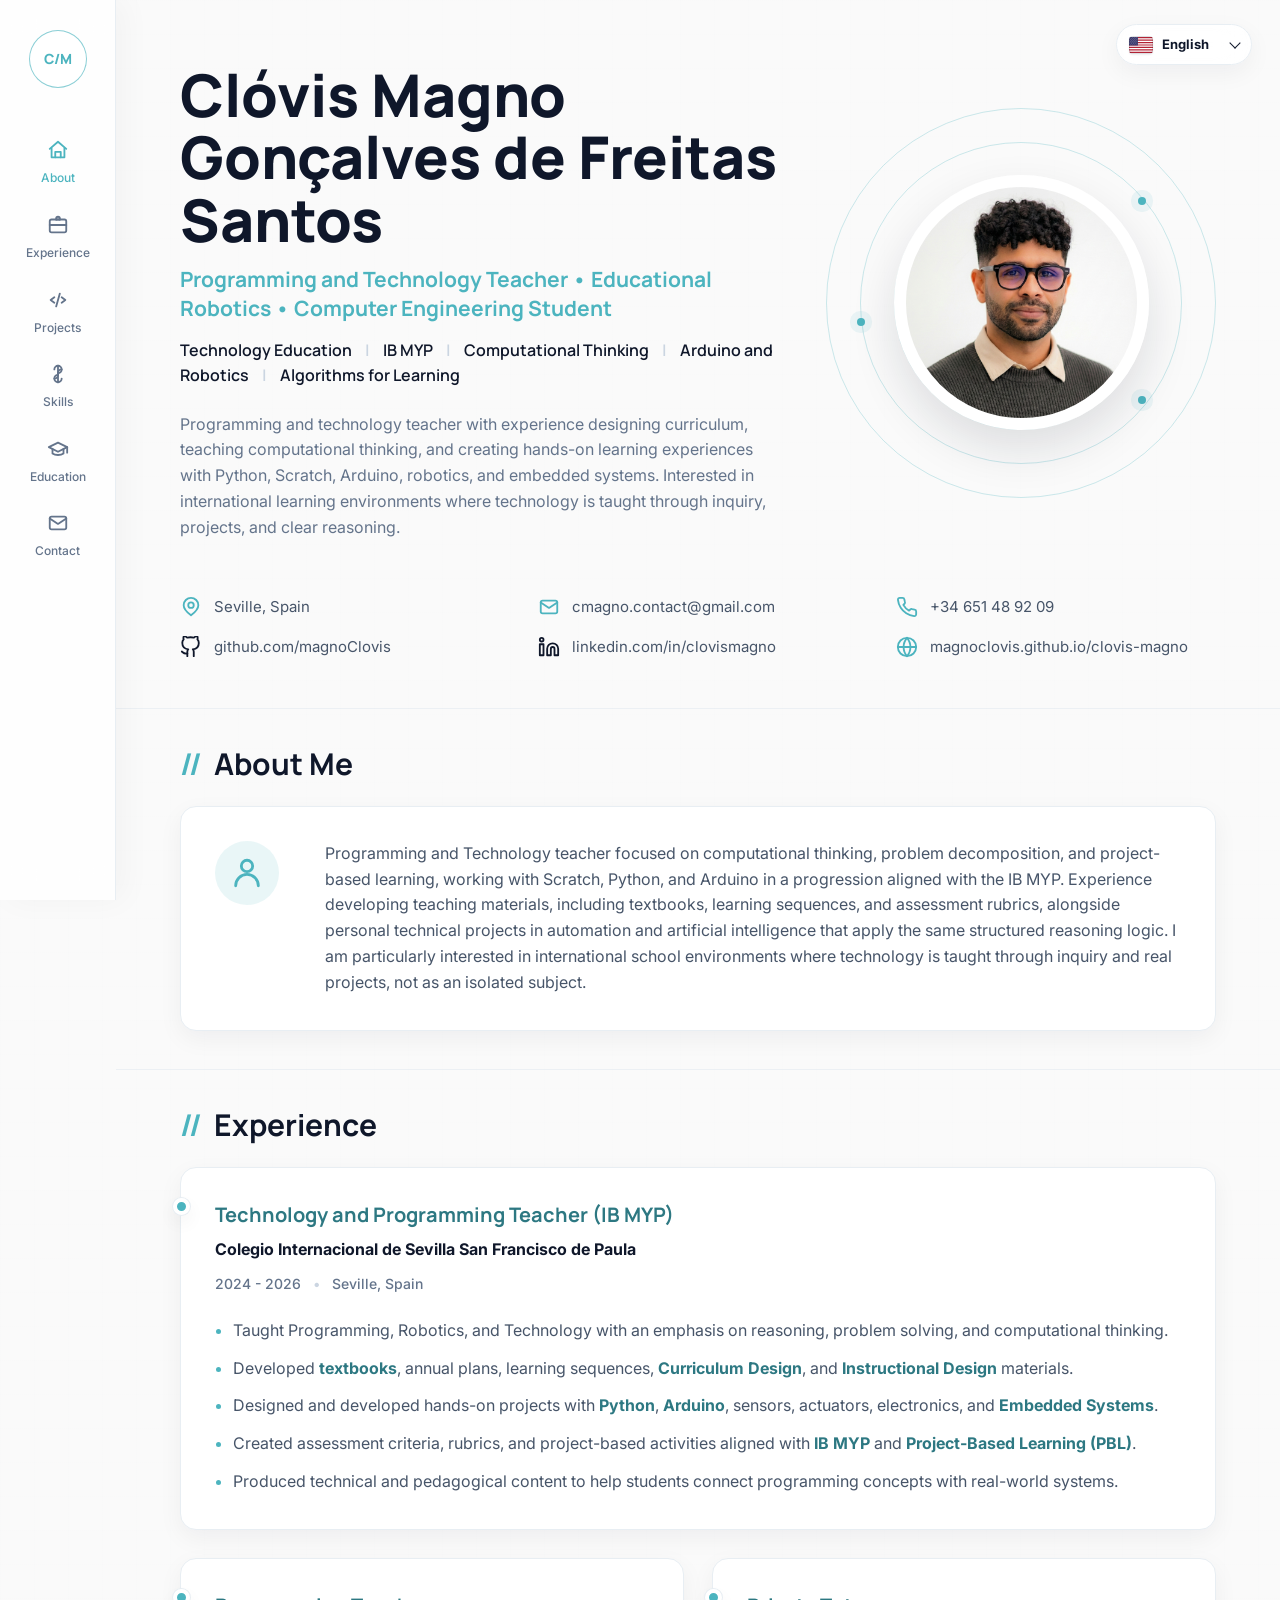
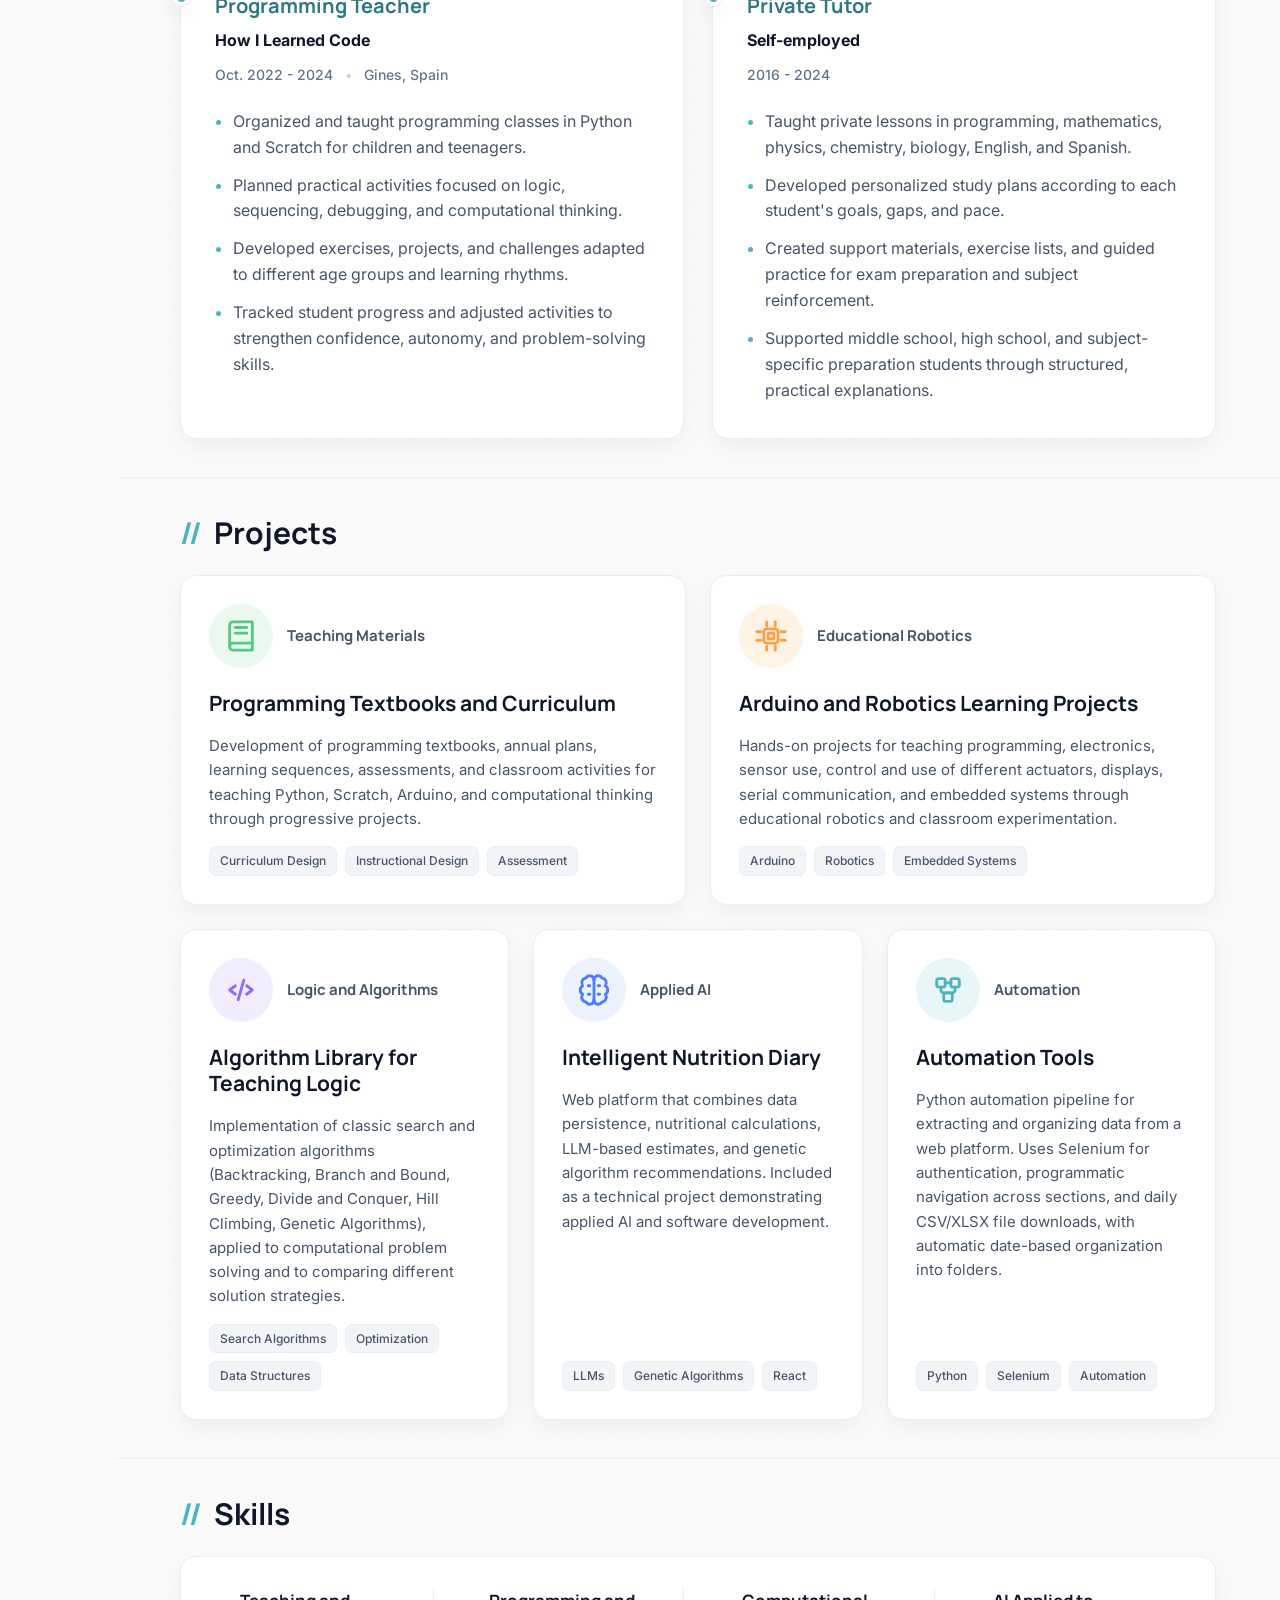
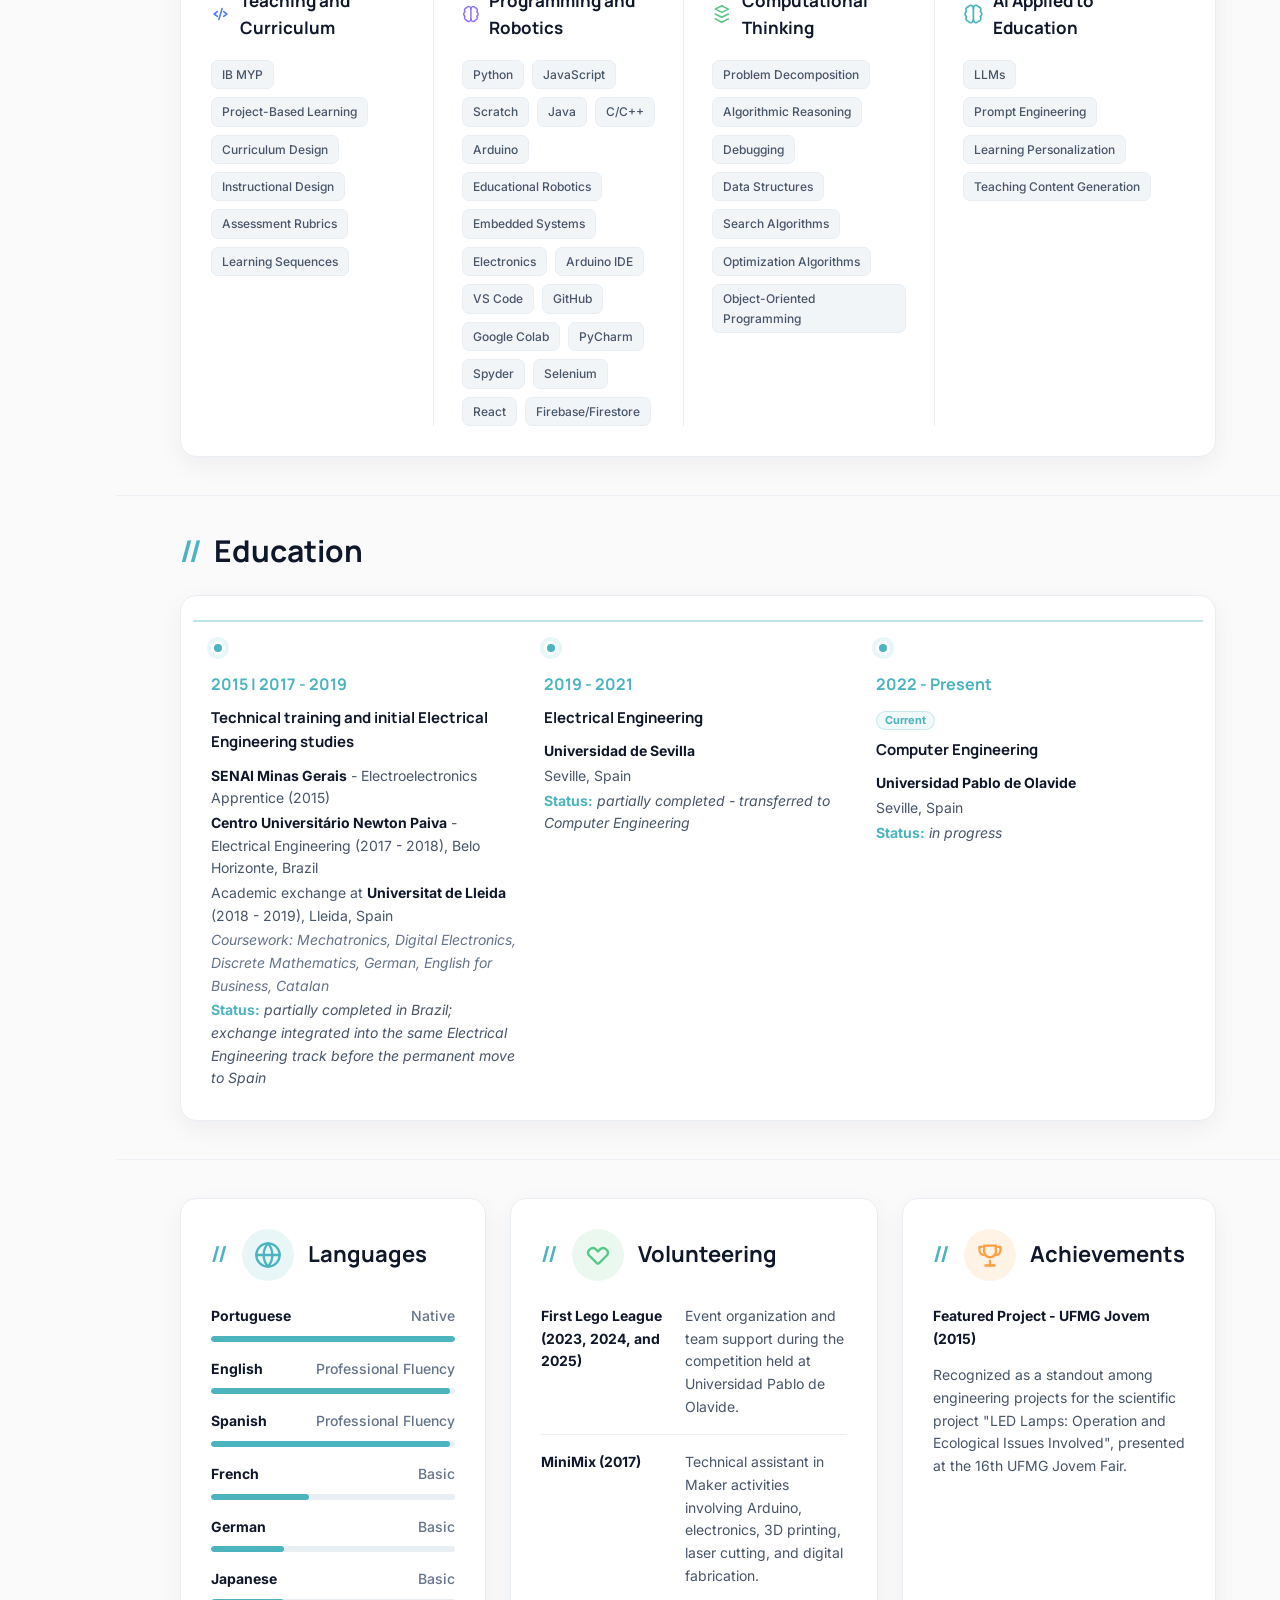
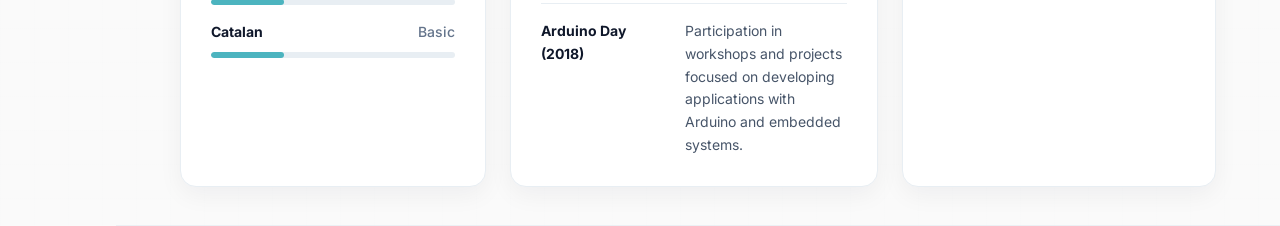
==== index.html @ 30b85089 "Link Update" ====
<!DOCTYPE html>
<html lang="en-US">
<head>
  <meta charset="UTF-8">
  <meta name="viewport" content="width=device-width, initial-scale=1.0">
  <title>Clóvis Magno - Teaching CV (EN)</title>
  <link rel="preconnect" href="https://fonts.googleapis.com">
  <link rel="preconnect" href="https://fonts.gstatic.com" crossorigin>
  <link href="https://fonts.googleapis.com/css2?family=Inter:wght@400;500;600;700&family=Manrope:wght@600;700;800&display=swap" rel="stylesheet">
  <link rel="stylesheet" href="style.css?v=20260703d">
</head>
<body>
  <!-- Sidebar navigation: fixed in-page links for the teacher-focused resume sections. -->
  <aside class="sidebar" aria-label="Resume navigation">
    <a class="brand" href="#inicio" aria-label="Home">C/M</a>

    <nav class="menu">
      <a href="#sobre" class="active">
        <svg class="icon" viewBox="0 0 24 24" aria-hidden="true"><path d="M3 10.8 12 3l9 7.8"/><path d="M5 10v10h14V10"/><path d="M9 20v-6h6v6"/></svg>
        <span>About</span>
      </a>
      <a href="#experiencia">
        <svg class="icon" viewBox="0 0 24 24" aria-hidden="true"><path d="M10 6h4"/><path d="M10 6V5a2 2 0 0 1 2-2 2 2 0 0 1 2 2v1"/><rect x="3" y="6" width="18" height="14" rx="2"/><path d="M3 12h18"/></svg>
        <span>Experience</span>
      </a>
      <a href="#projetos">
        <svg class="icon" viewBox="0 0 24 24" aria-hidden="true"><path d="m8 9-4 3 4 3"/><path d="m16 9 4 3-4 3"/><path d="m14 5-4 14"/></svg>
        <span>Projects</span>
      </a>
      <a href="#habilidades">
        <svg class="icon" viewBox="0 0 24 24" aria-hidden="true"><path d="M12 3v18"/><path d="M8 7a4 4 0 1 1 4 4"/><path d="M16 17a4 4 0 1 1-4-4"/><path d="M16 7a4 4 0 0 0-4 4"/><path d="M8 17a4 4 0 0 0 4-4"/></svg>
        <span>Skills</span>
      </a>
      <a href="#educacao">
        <svg class="icon" viewBox="0 0 24 24" aria-hidden="true"><path d="m22 10-10-5-10 5 10 5 10-5Z"/><path d="M6 12v5c3 2 9 2 12 0v-5"/><path d="M22 10v6"/></svg>
        <span>Education</span>
      </a>
      <a href="#contato">
        <svg class="icon" viewBox="0 0 24 24" aria-hidden="true"><rect x="3" y="5" width="18" height="14" rx="2"/><path d="m3 7 9 6 9-6"/></svg>
        <span>Contact</span>
      </a>
    </nav>
  </aside>
  <!-- End sidebar navigation. -->

  <!-- Language selector: links between localized teacher resume versions. -->
  <div class="language-switcher" aria-label="Language selector">
    <details>
      <summary><span class="language-current"><span class="flag flag-us" aria-hidden="true"></span><span>English</span></span></summary>
      <div class="language-options">
        <a href="index.html" aria-current="page"><span class="flag flag-us" aria-hidden="true"></span><span>English</span></a>
        <a href="es.html"><span class="flag flag-es" aria-hidden="true"></span><span>Español</span></a>
        <a href="pt.html"><span class="flag flag-br" aria-hidden="true"></span><span>Português</span></a>
      </div>
    </details>
  </div>
  <!-- End language selector. -->

  <!-- Main content: printable teacher-focused resume body. -->
  <main class="page">
    <!-- Hero section: teaching identity, profile headline, portrait, and contact channels. -->
    <section class="hero section" id="inicio">
      <div class="hero-content">
        <h1>Clóvis Magno Gonçalves de Freitas Santos</h1>
        <h2>Programming and Technology Teacher • Educational Robotics • Computer Engineering Student</h2>
        <p class="headline">Technology Education <span>|</span> IB MYP <span>|</span> Computational Thinking <span>|</span> Arduino and Robotics <span>|</span> Algorithms for Learning</p>
        <p class="intro">
          Programming and technology teacher with experience designing curriculum, teaching
          computational thinking, and creating hands-on learning experiences with Python,
          Scratch, Arduino, robotics, and embedded systems. Interested in international
          learning environments where technology is taught through inquiry, projects, and clear reasoning.
        </p>

      </div>

      <div class="portrait-wrap" aria-label="Profile photo">
        <div class="orbit orbit-one"></div>
        <div class="orbit orbit-two"></div>
        <div class="orbit orbit-three"></div>
        <div class="dot dot-a"></div>
        <div class="dot dot-b"></div>
        <div class="dot dot-c"></div>
        <div class="portrait" role="img" aria-label="Photo of Clovis Magno"></div>
      </div>

      <ul class="contact-grid" id="contato" aria-label="Contact information">
        <li>
          <svg class="contact-icon" viewBox="0 0 24 24" aria-hidden="true"><path d="M20 10c0 5-8 11-8 11S4 15 4 10a8 8 0 1 1 16 0Z"/><circle cx="12" cy="10" r="3"/></svg>
          <span>Seville, Spain</span>
        </li>
        <li>
          <svg class="contact-icon" viewBox="0 0 24 24" aria-hidden="true"><rect x="3" y="5" width="18" height="14" rx="2"/><path d="m3 7 9 6 9-6"/></svg>
          <a href="mailto:cmagno.contact@gmail.com">cmagno.contact@gmail.com</a>
        </li>
        <li>
          <svg class="contact-icon" viewBox="0 0 24 24" aria-hidden="true"><path d="M22 16.92v3a2 2 0 0 1-2.18 2 19.8 19.8 0 0 1-8.63-3.07 19.5 19.5 0 0 1-6-6A19.8 19.8 0 0 1 2.12 4.2 2 2 0 0 1 4.11 2h3a2 2 0 0 1 2 1.72c.12.9.33 1.77.62 2.61a2 2 0 0 1-.45 2.11L8 9.72a16 16 0 0 0 6.28 6.28l1.28-1.28a2 2 0 0 1 2.11-.45c.84.29 1.71.5 2.61.62A2 2 0 0 1 22 16.92Z"/></svg>
          <a href="tel:+34651489209">+34 651 48 92 09</a>
        </li>
        <li>
          <svg class="contact-icon brand-icon" viewBox="0 0 24 24" aria-hidden="true"><path d="M15 22v-4a4.8 4.8 0 0 0-1-3.5c3.2-.4 6.5-1.6 6.5-7A5.4 5.4 0 0 0 19 3.8 5 5 0 0 0 18.9.3S17.7-.1 15 1.8a13.4 13.4 0 0 0-7 0C5.3-.1 4.1.3 4.1.3A5 5 0 0 0 4 3.8 5.4 5.4 0 0 0 2.5 7.5c0 5.4 3.3 6.6 6.5 7A4.8 4.8 0 0 0 8 18v4"/><path d="M8 19c-3 .9-4.5-.8-6-2"/></svg>
          <a href="https://github.com/magnoClovis" target="_blank" rel="noopener">github.com/magnoClovis</a>
        </li>
        <li>
          <svg class="contact-icon brand-icon" viewBox="0 0 24 24" aria-hidden="true"><path d="M16 8a6 6 0 0 1 6 6v7h-4v-7a2 2 0 0 0-4 0v7h-4v-7a6 6 0 0 1 6-6Z"/><path d="M2 9h4v12H2z"/><circle cx="4" cy="4" r="2"/></svg>
          <a href="https://www.linkedin.com/in/clovismagno/" target="_blank" rel="noopener">linkedin.com/in/clovismagno</a>
        </li>
        <li>
          <svg class="contact-icon" viewBox="0 0 24 24" aria-hidden="true"><circle cx="12" cy="12" r="10"/><path d="M2 12h20"/><path d="M12 2a15.3 15.3 0 0 1 0 20"/><path d="M12 2a15.3 15.3 0 0 0 0 20"/></svg>
          <a href="https://magnoclovis.github.io/clovis-magno" target="_blank" rel="noopener">magnoclovis.github.io/clovis-magno</a>
        </li>
      </ul>
    </section>
    <!-- End hero section. -->

    <!-- About section: teaching philosophy and international education focus. -->
    <section class="section about" id="sobre">
      <div class="section-title">
        <h2>About Me</h2>
      </div>
      <div class="card about-layout">
        <div class="section-visual visual-teal">
          <svg viewBox="0 0 24 24" aria-hidden="true"><path d="M20 21a8 8 0 0 0-16 0"/><circle cx="12" cy="7" r="4"/></svg>
        </div>
        <div class="about-copy">
          <p>
            Programming and Technology teacher focused on computational thinking, problem decomposition,
            and project-based learning, working with Scratch, Python, and Arduino in a progression aligned
            with the IB MYP. Experience developing teaching materials, including textbooks, learning
            sequences, and assessment rubrics, alongside personal technical projects in automation and
            artificial intelligence that apply the same structured reasoning logic. I am particularly
            interested in international school environments where technology is taught through inquiry
            and real projects, not as an isolated subject.
          </p>
        </div>
      </div>
    </section>
    <!-- End about section. -->

    <!-- Experience section: classroom, curriculum, and tutoring history. -->
    <section class="section" id="experiencia">
      <div class="section-heading">
        <div class="section-title">
          <h2>Experience</h2>
        </div>
      </div>

      <div class="experience-grid">
        <article class="card job-card">
          <span class="job-dot"></span>
          <h3>Technology and Programming Teacher (IB MYP)</h3>
          <p class="company">Colegio Internacional de Sevilla San Francisco de Paula</p>
          <p class="meta">2024 - 2026 <span>•</span> Seville, Spain</p>
          <ul>
            <li>Taught Programming, Robotics, and Technology with an emphasis on reasoning, problem solving, and computational thinking.</li>
            <li>Developed <strong>textbooks</strong>, annual plans, learning sequences, <strong>Curriculum Design</strong>, and <strong>Instructional Design</strong> materials.</li>
            <li>Designed and developed hands-on projects with <strong>Python</strong>, <strong>Arduino</strong>, sensors, actuators, electronics, and <strong>Embedded Systems</strong>.</li>
            <li>Created assessment criteria, rubrics, and project-based activities aligned with <strong>IB MYP</strong> and <strong>Project-Based Learning (PBL)</strong>.</li>
            <li>Produced technical and pedagogical content to help students connect programming concepts with real-world systems.</li>
          </ul>
        </article>

        <article class="card job-card">
          <span class="job-dot"></span>
          <h3>Programming Teacher</h3>
          <p class="company">How I Learned Code</p>
          <p class="meta">Oct. 2022 - 2024 <span>•</span> Gines, Spain</p>
          <ul>
            <li>Organized and taught programming classes in Python and Scratch for children and teenagers.</li>
            <li>Planned practical activities focused on logic, sequencing, debugging, and computational thinking.</li>
            <li>Developed exercises, projects, and challenges adapted to different age groups and learning rhythms.</li>
            <li>Tracked student progress and adjusted activities to strengthen confidence, autonomy, and problem-solving skills.</li>
          </ul>
        </article>

        <article class="card job-card">
          <span class="job-dot"></span>
          <h3>Private Tutor</h3>
          <p class="company">Self-employed</p>
          <p class="meta">2016 - 2024</p>
          <ul>
            <li>Taught private lessons in programming, mathematics, physics, chemistry, biology, English, and Spanish.</li>
            <li>Developed personalized study plans according to each student's goals, gaps, and pace.</li>
            <li>Created support materials, exercise lists, and guided practice for exam preparation and subject reinforcement.</li>
            <li>Supported middle school, high school, and subject-specific preparation students through structured, practical explanations.</li>
          </ul>
        </article>
      </div>
    </section>
    <!-- End experience section. -->

    <!-- Projects section: teaching materials, robotics, algorithms, and supporting technical projects. -->
    <section class="section" id="projetos">
      <div class="section-heading">
        <div class="section-title">
          <h2>Projects</h2>
        </div>
      </div>

      <div class="project-grid">
        <article class="card project-card project-green">
          <div class="project-header">
            <div class="section-visual">
              <svg viewBox="0 0 24 24" aria-hidden="true"><path d="M4 19.5A2.5 2.5 0 0 1 6.5 17H20"/><path d="M4 4.5A2.5 2.5 0 0 1 6.5 2H20v20H6.5A2.5 2.5 0 0 1 4 19.5v-15Z"/><path d="M8 6h8"/><path d="M8 10h8"/></svg>
            </div>
            <p class="project-kicker">Teaching Materials</p>
          </div>
          <h3>Programming Textbooks and Curriculum</h3>
          <p>Development of programming textbooks, annual plans, learning sequences, assessments, and classroom activities for teaching Python, Scratch, Arduino, and computational thinking through progressive projects.</p>
          <div class="tags">
            <span>Curriculum Design</span><span>Instructional Design</span><span>Assessment</span>
          </div>
        </article>

        <article class="card project-card project-orange">
          <div class="project-header">
            <div class="section-visual">
              <svg viewBox="0 0 24 24" aria-hidden="true"><rect x="7" y="7" width="10" height="10" rx="2"/><path d="M10 10h4v4h-4z"/><path d="M9 2v3"/><path d="M15 2v3"/><path d="M9 19v3"/><path d="M15 19v3"/><path d="M2 9h3"/><path d="M2 15h3"/><path d="M19 9h3"/><path d="M19 15h3"/></svg>
            </div>
            <p class="project-kicker">Educational Robotics</p>
          </div>
          <h3>Arduino and Robotics Learning Projects</h3>
          <p>Hands-on projects for teaching programming, electronics, sensor use, control and use of different actuators, displays, serial communication, and embedded systems through educational robotics and classroom experimentation.</p>
          <div class="tags">
            <span>Arduino</span><span>Robotics</span><span>Embedded Systems</span>
          </div>
        </article>

        <article class="card project-card project-purple">
          <div class="project-header">
            <div class="section-visual">
              <svg viewBox="0 0 24 24" aria-hidden="true"><path d="m8 9-4 3 4 3"/><path d="m16 9 4 3-4 3"/><path d="m14 5-4 14"/></svg>
            </div>
            <p class="project-kicker">Logic and Algorithms</p>
          </div>
          <h3>Algorithm Library for Teaching Logic</h3>
          <p>Implementation of classic search and optimization algorithms (Backtracking, Branch and Bound, Greedy, Divide and Conquer, Hill Climbing, Genetic Algorithms), applied to computational problem solving and to comparing different solution strategies.</p>
          <div class="tags">
            <span>Search Algorithms</span><span>Optimization</span><span>Data Structures</span>
          </div>
        </article>

        <article class="card project-card project-blue">
          <div class="project-header">
            <div class="section-visual">
              <svg viewBox="0 0 24 24" aria-hidden="true"><path d="M12 5a3 3 0 0 0-5.6-1.5A3.5 3.5 0 0 0 4 9a3.5 3.5 0 0 0 0 6 3.5 3.5 0 0 0 2.4 5.5A3 3 0 0 0 12 19"/><path d="M12 5a3 3 0 0 1 5.6-1.5A3.5 3.5 0 0 1 20 9a3.5 3.5 0 0 1 0 6 3.5 3.5 0 0 1-2.4 5.5A3 3 0 0 1 12 19"/><path d="M12 5v14"/><path d="M8 9h1"/><path d="M15 9h1"/><path d="M8 15h1"/><path d="M15 15h1"/></svg>
            </div>
            <p class="project-kicker">Applied AI</p>
          </div>
          <h3>Intelligent Nutrition Diary</h3>
          <p>Web platform that combines data persistence, nutritional calculations, LLM-based estimates, and genetic algorithm recommendations. Included as a technical project demonstrating applied AI and software development.</p>
          <div class="tags">
            <span>LLMs</span><span>Genetic Algorithms</span><span>React</span>
          </div>
        </article>

        <article class="card project-card project-teal">
          <div class="project-header">
            <div class="section-visual">
              <svg viewBox="0 0 24 24" aria-hidden="true"><rect x="4" y="4" width="6" height="6" rx="1.5"/><rect x="14" y="4" width="6" height="6" rx="1.5"/><rect x="9" y="14" width="6" height="6" rx="1.5"/><path d="M10 7h4"/><path d="M17 10v2a2 2 0 0 1-2 2h-3"/><path d="M7 10v2a2 2 0 0 0 2 2h3"/></svg>
            </div>
            <p class="project-kicker">Automation</p>
          </div>
          <h3>Automation Tools</h3>
          <p>Python automation pipeline for extracting and organizing data from a web platform. Uses Selenium for authentication, programmatic navigation across sections, and daily CSV/XLSX file downloads, with automatic date-based organization into folders.</p>
          <div class="tags">
            <span>Python</span><span>Selenium</span><span>Automation</span>
          </div>
        </article>
      </div>
    </section>
    <!-- End projects section. -->

    <!-- Skills section: teaching, robotics, computational thinking, and AI in education. -->
    <section class="section skills" id="habilidades">
      <div class="section-title">
        <h2>Skills</h2>
      </div>

      <div class="card skills-grid">
        <div class="skill-block skill-blue">
          <h3><svg viewBox="0 0 24 24" aria-hidden="true"><path d="m8 9-4 3 4 3"/><path d="m16 9 4 3-4 3"/><path d="m14 5-4 14"/></svg>Teaching and Curriculum</h3>
          <div class="tags">
            <span>IB MYP</span><span>Project-Based Learning</span><span>Curriculum Design</span><span>Instructional Design</span><span>Assessment Rubrics</span><span>Learning Sequences</span>
          </div>
        </div>

        <div class="skill-block skill-purple">
          <h3><svg viewBox="0 0 24 24" aria-hidden="true"><path d="M12 5a3 3 0 0 0-5.6-1.5A3.5 3.5 0 0 0 4 9a3.5 3.5 0 0 0 0 6 3.5 3.5 0 0 0 2.4 5.5A3 3 0 0 0 12 19"/><path d="M12 5a3 3 0 0 1 5.6-1.5A3.5 3.5 0 0 1 20 9a3.5 3.5 0 0 1 0 6 3.5 3.5 0 0 1-2.4 5.5A3 3 0 0 1 12 19"/><path d="M12 5v14"/></svg>Programming and Robotics</h3>
          <div class="tags">
            <span>Python</span><span>JavaScript</span><span>Scratch</span><span>Java</span><span>C/C++</span><span>Arduino</span><span>Educational Robotics</span><span>Embedded Systems</span><span>Electronics</span><span>Arduino IDE</span><span>VS Code</span><span>GitHub</span><span>Google Colab</span><span>PyCharm</span><span>Spyder</span><span>Selenium</span><span>React</span><span>Firebase/Firestore</span>
          </div>
        </div>

        <div class="skill-block skill-green">
          <h3><svg viewBox="0 0 24 24" aria-hidden="true"><path d="m12 2 8 4-8 4-8-4 8-4Z"/><path d="m4 12 8 4 8-4"/><path d="m4 18 8 4 8-4"/></svg>Computational Thinking</h3>
          <div class="tags">
            <span>Problem Decomposition</span><span>Algorithmic Reasoning</span><span>Debugging</span><span>Data Structures</span><span>Search Algorithms</span><span>Optimization Algorithms</span><span>Object-Oriented Programming</span>
          </div>
        </div>

        <div class="skill-block skill-teal">
          <h3><svg viewBox="0 0 24 24" aria-hidden="true"><path d="M12 5a3 3 0 0 0-5.6-1.5A3.5 3.5 0 0 0 4 9a3.5 3.5 0 0 0 0 6 3.5 3.5 0 0 0 2.4 5.5A3 3 0 0 0 12 19"/><path d="M12 5a3 3 0 0 1 5.6-1.5A3.5 3.5 0 0 1 20 9a3.5 3.5 0 0 1 0 6 3.5 3.5 0 0 1-2.4 5.5A3 3 0 0 1 12 19"/><path d="M12 5v14"/></svg>AI Applied to Education</h3>
          <div class="tags">
            <span>LLMs</span><span>Prompt Engineering</span><span>Learning Personalization</span><span>Teaching Content Generation</span>
          </div>
        </div>
      </div>
    </section>
    <!-- End skills section. -->

    <!-- Education section: chronological academic and technical timeline. -->
    <section class="section education credentials" id="educacao">
      <div class="section-title">
        <h2>Education</h2>
      </div>

      <div class="card timeline education-timeline">
        <article class="timeline-item">
          <div class="pin"></div>
          <h3>2015 | 2017 - 2019</h3>
          <strong>Technical training and initial Electrical Engineering studies</strong>
          <p><strong class="institution">SENAI Minas Gerais</strong> - Electroelectronics Apprentice (2015)</p>
          <p><strong class="institution">Centro Universitário Newton Paiva</strong> - Electrical Engineering (2017 - 2018), Belo Horizonte, Brazil</p>
          <p>Academic exchange at <strong class="institution">Universitat de Lleida</strong> (2018 - 2019), Lleida, Spain</p>
          <p class="coursework">Coursework: Mechatronics, Digital Electronics, Discrete Mathematics, German, English for Business, Catalan</p>
          <p><span class="status-label">Status:</span> <em class="status-value">partially completed in Brazil; exchange integrated into the same Electrical Engineering track before the permanent move to Spain</em></p>
        </article>

        <article class="timeline-item">
          <div class="pin"></div>
          <h3>2019 - 2021</h3>
          <strong>Electrical Engineering</strong>
          <p><strong class="institution">Universidad de Sevilla</strong></p>
          <p>Seville, Spain</p>
          <p><span class="status-label">Status:</span> <em class="status-value">partially completed - transferred to Computer Engineering</em></p>
        </article>

        <article class="timeline-item">
          <div class="pin"></div>
          <h3>2022 - Present</h3>
          <span class="timeline-badge">Current</span>
          <strong>Computer Engineering</strong>
          <p><strong class="institution">Universidad Pablo de Olavide</strong></p>
          <p>Seville, Spain</p>
          <p><span class="status-label">Status:</span> <em class="status-value">in progress</em></p>
        </article>
      </div>
    </section>
    <!-- End education section. -->

    <!-- Additional information: languages, volunteering, and achievements. -->
    <section class="section extra-grid">
      <article class="card extra-card language-card">
        <h2><span><svg viewBox="0 0 24 24" aria-hidden="true"><circle cx="12" cy="12" r="10"/><path d="M2 12h20"/><path d="M12 2a15.3 15.3 0 0 1 0 20"/><path d="M12 2a15.3 15.3 0 0 0 0 20"/></svg></span>Languages</h2>
        <div class="language-list">
          <div class="language-row" style="--level:100%"><p><strong>Portuguese</strong><span>Native</span></p><div class="meter"><i></i></div></div>
          <div class="language-row" style="--level:98%"><p><strong>English</strong><span>Professional Fluency</span></p><div class="meter"><i></i></div></div>
          <div class="language-row" style="--level:98%"><p><strong>Spanish</strong><span>Professional Fluency</span></p><div class="meter"><i></i></div></div>
          <div class="language-row" style="--level:40%"><p><strong>French</strong><span>Basic</span></p><div class="meter"><i></i></div></div>
          <div class="language-row" style="--level:30%"><p><strong>German</strong><span>Basic</span></p><div class="meter"><i></i></div></div>
          <div class="language-row" style="--level:30%"><p><strong>Japanese</strong><span>Basic</span></p><div class="meter"><i></i></div></div>
          <div class="language-row" style="--level:30%"><p><strong>Catalan</strong><span>Basic</span></p><div class="meter"><i></i></div></div>
        </div>
      </article>

      <article class="card extra-card volunteering-card">
        <h2><span><svg viewBox="0 0 24 24" aria-hidden="true"><path d="M11 19 4 12a4 4 0 0 1 6-5l2 2 2-2a4 4 0 0 1 6 5l-7 7a1.4 1.4 0 0 1-2 0Z"/></svg></span>Volunteering</h2>
        <div class="volunteer-list">
          <p><strong>First Lego League (2023, 2024, and 2025)</strong><span>Event organization and team support during the competition held at Universidad Pablo de Olavide.</span></p>
          <p><strong>MiniMix (2017)</strong><span>Technical assistant in Maker activities involving Arduino, electronics, 3D printing, laser cutting, and digital fabrication.</span></p>
          <p><strong>Arduino Day (2018)</strong><span>Participation in workshops and projects focused on developing applications with Arduino and embedded systems.</span></p>
        </div>
      </article>

      <article class="card extra-card achievement-card">
        <h2><span><svg viewBox="0 0 24 24" aria-hidden="true"><path d="M8 21h8"/><path d="M12 17v4"/><path d="M7 4h10v5a5 5 0 0 1-10 0V4Z"/><path d="M5 5H3v3a4 4 0 0 0 4 4"/><path d="M19 5h2v3a4 4 0 0 1-4 4"/></svg></span>Achievements</h2>
        <p><strong>Featured Project - UFMG Jovem (2015)</strong></p>
        <p>Recognized as a standout among engineering projects for the scientific project "LED Lamps: Operation and Ecological Issues Involved", presented at the 16th UFMG Jovem Fair.</p>
      </article>
    </section>
    <!-- End additional information. -->
  </main>
  <!-- End main content. -->
</body>
</html>
---- style.css ----
/**
 * Design tokens
 *
 * Shared colors, spacing, radius, and shadow values used across the resume UI.
 */
:root {
  --accent: #4CB4BF;
  --blue: #4F7CFF;
  --teal: #4CB4BF;
  --green: #57C785;
  --orange: #FF9F43;
  --purple: #8B6DFF;
  --cyan: #4FC3F7;
  --bg: #FAFAFA;
  --card: #FFFFFF;
  --title: #0F172A;
  --text: #475569;
  --muted: #64748B;
  --border: #E8EEF3;
  --grid: rgba(230, 238, 243, 0.03);
  --shadow: 0 8px 24px rgba(15, 23, 42, 0.05);
  --radius: 16px;
}

/**
 * Base reset and document defaults
 *
 * Normalizes box sizing, typography, page background, and inherited link behavior.
 */
* {
  box-sizing: border-box;
}

html {
  scroll-behavior: smooth;
}

body {
  margin: 0;
  color: var(--text);
  font-family: "Inter", system-ui, -apple-system, BlinkMacSystemFont, "Segoe UI", sans-serif;
  font-size: 16px;
  line-height: 1.62;
  background:
    linear-gradient(var(--grid) 1px, transparent 1px),
    linear-gradient(90deg, var(--grid) 1px, transparent 1px),
    var(--bg);
  background-size: 34px 34px;
}

a {
  color: inherit;
  text-decoration: none;
}

/**
 * Floating controls
 *
 * Language selector and optional print-mode control displayed on the web version.
 */
.language-switcher {
  position: fixed;
  top: 24px;
  right: 28px;
  z-index: 20;
  font-size: 13px;
}

.print-mode-link {
  position: fixed;
  top: 76px;
  right: 28px;
  z-index: 20;
  display: inline-flex;
  align-items: center;
  gap: 8px;
  min-width: 136px;
  padding: 9px 12px;
  color: var(--title);
  font-size: 13px;
  font-weight: 700;
  background: rgba(255, 255, 255, 0.86);
  border: 1px solid var(--border);
  border-radius: 999px;
  box-shadow: var(--shadow);
  backdrop-filter: blur(16px);
}

.print-mode-link::before {
  content: "";
  width: 14px;
  height: 10px;
  border: 1.5px solid var(--accent);
  border-radius: 2px;
}

.language-switcher details {
  position: relative;
}

.language-switcher summary {
  min-width: 136px;
  display: inline-flex;
  align-items: center;
  justify-content: space-between;
  gap: 10px;
  padding: 9px 12px;
  color: var(--title);
  font-weight: 700;
  list-style: none;
  cursor: pointer;
  background: rgba(255, 255, 255, 0.86);
  border: 1px solid var(--border);
  border-radius: 999px;
  box-shadow: var(--shadow);
  backdrop-filter: blur(16px);
}

.language-switcher summary::-webkit-details-marker {
  display: none;
}

.language-switcher summary::after {
  content: "";
  width: 7px;
  height: 7px;
  border-right: 1.5px solid currentColor;
  border-bottom: 1.5px solid currentColor;
  transform: translateY(-2px) rotate(45deg);
}

.language-options {
  position: absolute;
  top: calc(100% + 8px);
  right: 0;
  width: 166px;
  display: grid;
  gap: 4px;
  padding: 6px;
  background: #fff;
  border: 1px solid var(--border);
  border-radius: 14px;
  box-shadow: 0 14px 34px rgba(15, 23, 42, 0.1);
}

.language-options a,
.language-current {
  display: flex;
  align-items: center;
  gap: 9px;
}

.language-options a {
  padding: 8px 10px;
  color: var(--text);
  font-weight: 600;
  border-radius: 10px;
}

.language-options a:hover,
.language-options a[aria-current="page"] {
  color: var(--title);
  background: #F2F5F8;
}

.flag {
  width: 24px;
  height: 18px;
  flex: 0 0 auto;
  display: inline-block;
  overflow: hidden;
  background-position: center;
  background-repeat: no-repeat;
  background-size: cover;
  border: 1px solid rgba(15, 23, 42, 0.14);
  border-radius: 4px;
  box-shadow: 0 1px 2px rgba(15, 23, 42, 0.08);
}

.flag-us {
  background-image: url("data:image/svg+xml,%3Csvg xmlns='http://www.w3.org/2000/svg' viewBox='0 0 7410 3900'%3E%3Cpath fill='%23b22234' d='M0 0h7410v3900H0z'/%3E%3Cpath stroke='%23fff' stroke-width='300' d='M0 450h7410M0 1050h7410M0 1650h7410M0 2250h7410M0 2850h7410M0 3450h7410'/%3E%3Cpath fill='%233c3b6e' d='M0 0h2964v2100H0z'/%3E%3Cg fill='%23fff'%3E%3Ccircle cx='247' cy='175' r='55'/%3E%3Ccircle cx='741' cy='175' r='55'/%3E%3Ccircle cx='1235' cy='175' r='55'/%3E%3Ccircle cx='1729' cy='175' r='55'/%3E%3Ccircle cx='2223' cy='175' r='55'/%3E%3Ccircle cx='2717' cy='175' r='55'/%3E%3Ccircle cx='494' cy='385' r='55'/%3E%3Ccircle cx='988' cy='385' r='55'/%3E%3Ccircle cx='1482' cy='385' r='55'/%3E%3Ccircle cx='1976' cy='385' r='55'/%3E%3Ccircle cx='2470' cy='385' r='55'/%3E%3Ccircle cx='247' cy='595' r='55'/%3E%3Ccircle cx='741' cy='595' r='55'/%3E%3Ccircle cx='1235' cy='595' r='55'/%3E%3Ccircle cx='1729' cy='595' r='55'/%3E%3Ccircle cx='2223' cy='595' r='55'/%3E%3Ccircle cx='2717' cy='595' r='55'/%3E%3Ccircle cx='494' cy='805' r='55'/%3E%3Ccircle cx='988' cy='805' r='55'/%3E%3Ccircle cx='1482' cy='805' r='55'/%3E%3Ccircle cx='1976' cy='805' r='55'/%3E%3Ccircle cx='2470' cy='805' r='55'/%3E%3Ccircle cx='247' cy='1015' r='55'/%3E%3Ccircle cx='741' cy='1015' r='55'/%3E%3Ccircle cx='1235' cy='1015' r='55'/%3E%3Ccircle cx='1729' cy='1015' r='55'/%3E%3Ccircle cx='2223' cy='1015' r='55'/%3E%3Ccircle cx='2717' cy='1015' r='55'/%3E%3Ccircle cx='494' cy='1225' r='55'/%3E%3Ccircle cx='988' cy='1225' r='55'/%3E%3Ccircle cx='1482' cy='1225' r='55'/%3E%3Ccircle cx='1976' cy='1225' r='55'/%3E%3Ccircle cx='2470' cy='1225' r='55'/%3E%3Ccircle cx='247' cy='1435' r='55'/%3E%3Ccircle cx='741' cy='1435' r='55'/%3E%3Ccircle cx='1235' cy='1435' r='55'/%3E%3Ccircle cx='1729' cy='1435' r='55'/%3E%3Ccircle cx='2223' cy='1435' r='55'/%3E%3Ccircle cx='2717' cy='1435' r='55'/%3E%3Ccircle cx='494' cy='1645' r='55'/%3E%3Ccircle cx='988' cy='1645' r='55'/%3E%3Ccircle cx='1482' cy='1645' r='55'/%3E%3Ccircle cx='1976' cy='1645' r='55'/%3E%3Ccircle cx='2470' cy='1645' r='55'/%3E%3Ccircle cx='247' cy='1855' r='55'/%3E%3Ccircle cx='741' cy='1855' r='55'/%3E%3Ccircle cx='1235' cy='1855' r='55'/%3E%3Ccircle cx='1729' cy='1855' r='55'/%3E%3Ccircle cx='2223' cy='1855' r='55'/%3E%3Ccircle cx='2717' cy='1855' r='55'/%3E%3C/g%3E%3C/svg%3E");
}

.flag-es {
  background-image: url("data:image/svg+xml,%3Csvg xmlns='http://www.w3.org/2000/svg' viewBox='0 0 750 500'%3E%3Cpath fill='%23aa151b' d='M0 0h750v500H0z'/%3E%3Cpath fill='%23f1bf00' d='M0 125h750v250H0z'/%3E%3C/svg%3E");
}

.flag-br {
  background-image: url("data:image/svg+xml,%3Csvg xmlns='http://www.w3.org/2000/svg' viewBox='0 0 720 504'%3E%3Cpath fill='%23009b3a' d='M0 0h720v504H0z'/%3E%3Cpath fill='%23ffdf00' d='M360 58 646 252 360 446 74 252z'/%3E%3Ccircle cx='360' cy='252' r='112' fill='%23002776'/%3E%3Cpath fill='none' stroke='%23fff' stroke-width='22' d='M256 238c68-20 148-14 224 22'/%3E%3C/svg%3E");
}

/**
 * Icon and heading defaults
 *
 * Establishes consistent SVG stroke rendering and removes default heading margins.
 */
svg {
  display: block;
  fill: none;
  stroke: currentColor;
  stroke-width: 2;
  stroke-linecap: round;
  stroke-linejoin: round;
}

h1,
h2,
h3,
p {
  margin-top: 0;
}

/**
 * Sidebar navigation
 *
 * Fixed vertical navigation with brand mark and section anchors.
 */
.sidebar {
  position: fixed;
  inset: 0 auto 0 0;
  z-index: 10;
  width: 116px;
  display: flex;
  flex-direction: column;
  align-items: center;
  gap: 52px;
  padding: 30px 16px;
  background: rgba(255, 255, 255, 0.78);
  border-right: 1px solid var(--border);
  box-shadow: 8px 0 30px rgba(15, 23, 42, 0.035);
  backdrop-filter: blur(18px);
}

.brand {
  width: 58px;
  height: 58px;
  display: grid;
  place-items: center;
  color: var(--accent);
  font-family: "Manrope", sans-serif;
  font-size: 14px;
  font-weight: 800;
  border: 1.5px solid rgba(76, 180, 191, 0.65);
  border-radius: 50%;
  background: #fff;
}

.menu {
  display: grid;
  gap: 26px;
  width: 100%;
}

.menu a {
  display: grid;
  justify-items: center;
  gap: 7px;
  color: var(--muted);
  font-size: 12px;
  font-weight: 500;
  transition: color 0.2s ease, transform 0.2s ease;
}

.menu a:hover,
.menu a.active {
  color: var(--accent);
  transform: translateY(-1px);
}

.icon {
  width: 22px;
  height: 22px;
}

/**
 * Page shell and hero
 *
 * Main content wrapper, section spacing, profile header, portrait, and contact grid.
 */
.page {
  max-width: 1320px;
  margin-left: 116px;
}

.section {
  padding: 38px 64px;
  border-bottom: 1px solid rgba(232, 238, 243, 0.78);
}

/**
 * Shared card and section primitives
 *
 * Reusable card surface, section headings, icon containers, and content blocks.
 */
.card {
  background: var(--card);
  border: 1px solid var(--border);
  border-radius: var(--radius);
  box-shadow: var(--shadow);
}

.hero {
  min-height: 520px;
  display: grid;
  grid-template-columns: minmax(0, 1fr) 390px;
  align-items: center;
  gap: 44px;
  padding-top: 64px;
  padding-bottom: 48px;
}

h1 {
  max-width: 760px;
  margin-bottom: 14px;
  color: var(--title);
  font-family: "Manrope", sans-serif;
  font-size: clamp(46px, 4.6vw, 62px);
  font-weight: 800;
  line-height: 1.06;
  letter-spacing: 0;
}

.hero h2 {
  max-width: 760px;
  margin-bottom: 16px;
  color: var(--accent);
  font-family: "Manrope", sans-serif;
  font-size: 21px;
  font-weight: 700;
  line-height: 1.35;
}

.headline {
  max-width: 780px;
  margin-bottom: 24px;
  color: var(--title);
  font-family: "Manrope", sans-serif;
  font-size: 16px;
  font-weight: 600;
  line-height: 1.55;
}

.headline span {
  color: #CBD5E1;
  padding: 0 10px;
}

.intro {
  max-width: 720px;
  margin-bottom: 0;
  color: var(--muted);
  font-size: 16px;
}

.contact-grid {
  grid-column: 1 / -1;
  display: grid;
  grid-template-columns: repeat(3, minmax(260px, 1fr));
  gap: 16px 38px;
  padding: 0;
  margin: 10px 0 0;
  list-style: none;
  font-size: 15px;
}

.contact-grid li {
  display: flex;
  align-items: center;
  gap: 12px;
  min-width: 0;
}

.contact-icon {
  width: 22px;
  height: 22px;
  flex: 0 0 auto;
  color: var(--accent);
}

.brand-icon {
  color: var(--title);
}

.contact-grid a,
.contact-grid span {
  color: var(--text);
  white-space: nowrap;
  transition: color 0.2s ease;
}

.contact-grid a:hover {
  color: var(--accent);
}

.portrait-wrap {
  position: relative;
  width: min(390px, 100%);
  aspect-ratio: 1;
  justify-self: center;
  display: grid;
  place-items: center;
}

.orbit {
  position: absolute;
  inset: var(--inset);
  border: 1px solid rgba(76, 180, 191, 0.28);
  border-radius: 50%;
}

.orbit-one {
  --inset: 0;
}

.orbit-two {
  --inset: 34px;
}

.orbit-three {
  --inset: 68px;
}

.dot {
  position: absolute;
  width: 8px;
  height: 8px;
  background: var(--accent);
  border-radius: 50%;
  box-shadow: 0 0 0 7px rgba(76, 180, 191, 0.10);
}

.dot-a {
  top: 23%;
  right: 18%;
}

.dot-b {
  left: 8%;
  top: 54%;
}

.dot-c {
  right: 18%;
  bottom: 24%;
}

.portrait {
  position: relative;
  z-index: 1;
  width: 255px;
  aspect-ratio: 1;
  background-image:
    url("foto_perfil.jpg"),
    linear-gradient(135deg, rgba(76, 180, 191, 0.16), rgba(79, 124, 255, 0.10)),
    linear-gradient(#fff, #fff);
  background-size: cover, cover, cover;
  background-position: center;
  border: 12px solid #fff;
  border-radius: 50%;
  box-shadow: 0 20px 46px rgba(15, 23, 42, 0.12);
  overflow: hidden;
}

.section-title,
.section-heading {
  display: flex;
  align-items: center;
  gap: 12px;
}

.section-title h2,
.section-heading h2 {
  margin: 0;
  color: var(--title);
  font-family: "Manrope", sans-serif;
  font-size: 30px;
  font-weight: 700;
  line-height: 1.1;
}

.section-title h2::before,
.section-heading h2::before {
  content: "//";
  margin-right: 12px;
  color: var(--accent);
  font-weight: 700;
}

.section-heading {
  justify-content: space-between;
  margin-bottom: 26px;
}

.about-layout {
  display: grid;
  grid-template-columns: 82px minmax(0, 1fr);
  gap: 28px;
  align-items: start;
  margin-top: 26px;
  padding: 34px;
}

.section-visual {
  width: 64px;
  height: 64px;
  display: grid;
  place-items: center;
  flex: 0 0 auto;
  color: var(--project-color, var(--accent));
  background: var(--project-bg, rgba(76, 180, 191, 0.12));
  border-radius: 50%;
}

.section-visual svg {
  width: 34px;
  height: 34px;
}

.visual-teal {
  --project-color: var(--accent);
  --project-bg: rgba(76, 180, 191, 0.12);
}

.about-copy {
  display: grid;
  gap: 14px;
}

.about-copy p {
  margin-bottom: 0;
  color: var(--text);
  font-size: 16px;
}

/**
 * Experience cards
 *
 * Responsive job-card grid with role metadata, timeline dots, and highlighted keywords.
 */
.experience-grid {
  display: grid;
  grid-template-columns: repeat(2, minmax(0, 1fr));
  gap: 28px;
}

.job-card {
  position: relative;
  min-height: 440px;
  padding: 34px;
}

.job-card:first-child {
  grid-column: 1 / -1;
  min-height: 0;
}

.job-dot {
  position: absolute;
  top: 30px;
  left: -8px;
  width: 17px;
  height: 17px;
  background: var(--accent);
  border: 4px solid #fff;
  border-radius: 50%;
  box-shadow: 0 0 0 1px var(--border), 0 8px 18px rgba(15, 23, 42, 0.06);
}

.job-card h3 {
  margin-bottom: 10px;
  color: #2D7882;
  font-family: "Manrope", sans-serif;
  font-size: 20px;
  font-weight: 700;
  line-height: 1.25;
}

.company {
  margin-bottom: 10px;
  color: var(--title);
  font-weight: 700;
}

.meta {
  margin-bottom: 22px;
  color: var(--muted);
  font-size: 14px;
  font-weight: 500;
}

.meta span {
  color: #CBD5E1;
  padding: 0 8px;
}

.job-card ul {
  display: grid;
  gap: 12px;
  margin: 0;
  padding-left: 18px;
}

.job-card li::marker {
  color: var(--accent);
}

.job-card li strong {
  color: #2D7882;
  font-weight: 700;
}

/**
 * Project cards
 *
 * Portfolio grid with category accent colors, headers, descriptions, and tag chips.
 */
.project-grid {
  display: grid;
  grid-template-columns: repeat(6, minmax(0, 1fr));
  gap: 24px;
}

.project-card {
  grid-column: span 2;
  min-height: 330px;
  display: flex;
  flex-direction: column;
  padding: 28px;
}

.project-card:nth-child(1),
.project-card:nth-child(2) {
  grid-column: span 3;
}

.project-card:nth-child(4),
.project-card:nth-child(5) {
  min-height: 300px;
}

.project-header {
  display: flex;
  align-items: center;
  gap: 14px;
  margin-bottom: 22px;
}

.project-kicker {
  margin: 0;
  color: var(--project-color);
  font-family: "Manrope", sans-serif;
  font-size: 13px;
  font-weight: 700;
}

.project-card h3 {
  margin-bottom: 18px;
  color: var(--title);
  font-family: "Manrope", sans-serif;
  font-size: 21px;
  font-weight: 700;
  line-height: 1.25;
}

.project-card p {
  color: var(--text);
  font-size: 15px;
}

.project-blue {
  --project-color: var(--blue);
  --project-bg: rgba(79, 124, 255, 0.10);
}

.project-green {
  --project-color: var(--green);
  --project-bg: rgba(87, 199, 133, 0.12);
}

.project-orange {
  --project-color: var(--orange);
  --project-bg: rgba(255, 159, 67, 0.13);
}

.project-purple {
  --project-color: var(--purple);
  --project-bg: rgba(139, 109, 255, 0.12);
}

.project-teal {
  --project-color: var(--teal);
  --project-bg: rgba(76, 180, 191, 0.12);
}

/**
 * Tag chips
 *
 * Small pill labels used for technologies, skills, and project categories.
 */
.tags {
  display: flex;
  flex-wrap: wrap;
  gap: 8px;
  margin-top: auto;
}

.tags span {
  display: inline-flex;
  align-items: center;
  min-height: 28px;
  padding: 4px 10px;
  color: var(--text);
  font-size: 12px;
  font-weight: 500;
  background: #F2F5F8;
  border: 1px solid #E9EEF4;
  border-radius: 7px;
}

/**
 * Skills grid
 *
 * Four-column competency layout for teaching, robotics, computational thinking, and AI.
 */
.skills-grid {
  display: grid;
  grid-template-columns: repeat(4, minmax(0, 1fr));
  gap: 28px;
  margin-top: 26px;
  padding: 30px;
}

.skill-block {
  padding-right: 28px;
  border-right: 1px solid var(--border);
}

.skill-block:last-child {
  border-right: 0;
}

.skill-block h3 {
  display: flex;
  align-items: center;
  gap: 10px;
  margin-bottom: 18px;
  color: var(--title);
  font-family: "Manrope", sans-serif;
  font-size: 17px;
  font-weight: 700;
}

.skill-block h3 svg {
  width: 24px;
  height: 24px;
  color: var(--skill-color, var(--accent));
}

.skill-blue {
  --skill-color: var(--blue);
}

.skill-purple {
  --skill-color: var(--purple);
}

.skill-teal {
  --skill-color: var(--teal);
}

.skill-green {
  --skill-color: var(--green);
}

/**
 * Education timeline
 *
 * Chronological academic timeline with pins, status labels, and secondary coursework.
 */
.timeline {
  position: relative;
  display: grid;
  grid-template-columns: repeat(3, minmax(0, 1fr));
  gap: 24px;
  margin-top: 28px;
}

.timeline::before {
  content: "";
  position: absolute;
  top: 24px;
  left: 12px;
  right: 12px;
  height: 1.5px;
  background: rgba(76, 180, 191, 0.36);
}

.education-timeline {
  padding: 28px 30px;
}

.timeline-item {
  position: relative;
  padding-top: 48px;
}

.pin {
  position: absolute;
  top: 17px;
  left: 0;
  width: 14px;
  height: 14px;
  background: var(--accent);
  border: 3px solid #fff;
  border-radius: 50%;
  box-shadow: 0 0 0 4px rgba(76, 180, 191, 0.12);
}

.timeline h3 {
  margin-bottom: 8px;
  color: var(--accent);
  font-family: "Manrope", sans-serif;
  font-size: 16px;
  font-weight: 700;
}

.timeline-badge {
  display: inline-flex;
  align-items: center;
  margin: 0 0 8px;
  padding: 3px 8px;
  border: 1px solid rgba(76, 180, 191, 0.24);
  border-radius: 999px;
  background: rgba(76, 180, 191, 0.08);
  color: var(--accent);
  font-family: "Inter", sans-serif;
  font-size: 11px;
  font-weight: 700;
  line-height: 1;
}

.timeline strong {
  display: block;
  margin-bottom: 10px;
  color: var(--title);
  font-family: "Manrope", sans-serif;
  font-size: 15px;
  font-weight: 700;
}

.timeline p {
  margin-bottom: 2px;
  color: var(--text);
  font-size: 14px;
}

.timeline .institution {
  display: inline;
  margin: 0;
  color: var(--title);
  font-family: inherit;
  font-size: inherit;
  font-weight: 700;
}

.timeline .status-label {
  color: var(--accent);
  font-weight: 700;
}

.timeline .status-value {
  color: var(--text);
  font-style: italic;
}

.timeline .coursework {
  color: var(--muted);
  font-style: italic;
}

/**
 * Additional information cards
 *
 * Languages, volunteering, and achievements displayed in the final resume band.
 */
.extra-grid {
  display: grid;
  grid-template-columns: 1fr 1.2fr 0.95fr;
  gap: 24px;
}

.extra-card {
  padding: 30px;
}

.extra-card h2 {
  display: flex;
  align-items: center;
  gap: 14px;
  margin-bottom: 24px;
  color: var(--title);
  font-family: "Manrope", sans-serif;
  font-size: 22px;
  font-weight: 700;
}

.extra-card h2::before {
  content: "//";
  color: var(--accent);
}

.extra-card h2 span {
  display: grid;
  place-items: center;
  width: 52px;
  height: 52px;
  flex: 0 0 auto;
  color: var(--accent);
  background: rgba(76, 180, 191, 0.12);
  border-radius: 50%;
}

.extra-card h2 span svg {
  width: 28px;
  height: 28px;
}

.language-list,
.volunteer-list {
  display: grid;
  gap: 16px;
}

.language-row p {
  display: flex;
  justify-content: space-between;
  gap: 18px;
  margin-bottom: 8px;
}

.language-row strong,
.volunteer-list strong,
.extra-card strong {
  color: var(--title);
  font-weight: 700;
}

.language-row span {
  color: var(--muted);
  font-size: 14px;
  font-weight: 500;
  white-space: nowrap;
}

.meter {
  height: 6px;
  overflow: hidden;
  background: var(--border);
  border-radius: 999px;
}

.meter i {
  display: block;
  width: var(--level);
  height: 100%;
  background: var(--accent);
  border-radius: inherit;
}

.volunteer-list p {
  display: grid;
  grid-template-columns: minmax(130px, 0.75fr) minmax(0, 1.25fr);
  gap: 14px;
  margin: 0;
  padding-bottom: 16px;
  border-bottom: 1px solid var(--border);
}

.volunteer-list p:last-child {
  padding-bottom: 0;
  border-bottom: 0;
}

.volunteer-list span,
.extra-card p {
  color: var(--text);
  font-size: 14px;
}

.achievement-card h2 span {
  color: var(--orange);
  background: rgba(255, 159, 67, 0.13);
}

.volunteering-card h2 span {
  color: var(--green);
  background: rgba(87, 199, 133, 0.12);
}

/**
 * Responsive layout
 *
 * Tablet and small-desktop adjustments for grids, wrapping, and portrait scale.
 */
@media (max-width: 1180px) {
  .sidebar {
    position: static;
    width: auto;
    height: auto;
    flex-direction: row;
    justify-content: space-between;
    padding: 18px 24px;
  }

  .menu {
    width: auto;
    grid-auto-flow: column;
    gap: 18px;
    overflow-x: auto;
  }

  .page {
    margin-left: 0;
  }

  .hero {
    grid-template-columns: 1fr;
  }

  .portrait-wrap {
    grid-row: 1;
  }

  .experience-grid,
  .project-grid,
  .skills-grid,
  .extra-grid {
    grid-template-columns: repeat(2, minmax(0, 1fr));
  }

  .project-card,
  .project-card:nth-child(1),
  .project-card:nth-child(2) {
    grid-column: auto;
  }

  .timeline {
    grid-template-columns: repeat(2, minmax(0, 1fr));
  }

  .timeline::before {
    display: none;
  }

  .timeline-item {
    padding-top: 0;
    padding-left: 28px;
  }

  .pin {
    top: 5px;
    left: 0;
  }
}

/**
 * Mobile layout
 *
 * Stacks the navigation and content cards for narrow screens.
 */
@media (max-width: 760px) {
  .section {
    padding: 30px 20px;
  }

  .sidebar {
    align-items: flex-start;
    gap: 16px;
  }

  .brand {
    width: 48px;
    height: 48px;
    font-size: 13px;
  }

  .menu a {
    font-size: 12px;
  }

  .hero {
    padding-top: 40px;
  }

  h1 {
    font-size: 42px;
  }

  .hero h2 {
    font-size: 19px;
  }

  .headline {
    font-size: 16px;
  }

  .contact-grid,
  .experience-grid,
  .project-grid,
  .skills-grid,
  .timeline,
  .extra-grid,
  .about-layout {
    grid-template-columns: 1fr;
  }

  .contact-grid a,
  .contact-grid span {
    white-space: normal;
  }

  .skills-grid,
  .about-layout {
    padding: 24px;
  }

  .skill-block {
    padding-right: 0;
    padding-bottom: 22px;
    border-right: 0;
    border-bottom: 1px solid var(--border);
  }

  .skill-block:last-child {
    padding-bottom: 0;
    border-bottom: 0;
  }

  .volunteer-list p {
    grid-template-columns: 1fr;
    gap: 4px;
  }

  .portrait-wrap {
    width: 320px;
  }

  .portrait {
    width: 210px;
  }
}

/**
 * Print layout
 *
 * A4 portrait rules for browser PDF export, including compact spacing and page-break control.
 */
@media print {
  @page {
    size: A4;
    margin: 0;
  }

  html,
  body {
    margin: 0;
    padding: 7mm 9mm;
    color: #1f2937;
    font-size: 11px;
    line-height: 1.45;
    background: #fff;
    -webkit-print-color-adjust: exact;
    print-color-adjust: exact;
  }

  .sidebar {
    display: none;
  }

  .language-switcher,
  .print-mode-link {
    display: none;
  }

  .page {
    max-width: none;
    margin: 0;
  }

  .section {
    padding: 6px 0;
    break-inside: auto;
  }

  .card,
  .about-layout,
  .job-card,
  .project-card,
  .skills-grid,
  .education-timeline,
  .extra-card {
    break-inside: auto;
  }

  .skills {
    break-before: auto;
    page-break-before: auto;
    padding-top: 0;
  }

  .hero {
    min-height: auto;
    grid-template-columns: minmax(0, 1fr) 136px;
    gap: 14px;
    padding-top: 0;
    padding-bottom: 6px;
  }

  h1 {
    margin-bottom: 3px;
    font-size: 21px;
    line-height: 1.04;
  }

  .hero h2 {
    margin-bottom: 4px;
    font-size: 11px;
    line-height: 1.2;
  }

  .headline {
    margin-bottom: 6px;
    font-size: 9.3px;
    line-height: 1.3;
  }

  .intro {
    max-width: 135mm;
    margin-bottom: 7px;
    font-size: 11px;
    line-height: 1.6;
  }

  .contact-grid {
    grid-template-columns: repeat(3, minmax(0, 1fr));
    gap: 4px 10px;
    font-size: 8.6px;
  }

  .contact-icon {
    width: 12px;
    height: 12px;
  }

  .portrait-wrap {
    width: 136px;
    grid-column: 2;
    grid-row: 1;
    align-self: start;
  }

  .orbit-two {
    --inset: 12px;
  }

  .orbit-three {
    --inset: 24px;
  }

  .dot {
    width: 4px;
    height: 4px;
    box-shadow: none;
  }

  .portrait {
    width: 96px;
    border-width: 4px;
    box-shadow: 0 8px 18px rgba(15, 23, 42, 0.08);
  }

  .section-title h2,
  .section-heading h2 {
    font-size: 14.5px;
  }

  .section-heading {
    margin-bottom: 7px;
    break-after: avoid;
    page-break-after: avoid;
  }

  .card {
    box-shadow: 0 6px 18px rgba(15, 23, 42, 0.035);
    border-radius: 16px;
  }

  .about-layout {
    grid-template-columns: 28px minmax(0, 1fr);
    gap: 12px;
    margin-top: 7px;
    padding: 11px;
  }

  .section-visual {
    width: 24px;
    height: 24px;
  }

  .section-visual svg {
    width: 14px;
    height: 14px;
  }

  .about-copy {
    gap: 7px;
  }

  .about-copy p {
    font-size: 11px;
    line-height: 1.58;
    text-wrap: pretty;
  }

  .experience-grid {
    grid-template-columns: 1.2fr 1fr 1fr;
    gap: 9px;
  }

  .job-card {
    min-height: 0;
    padding: 11px;
  }

  .job-card:first-child {
    grid-column: auto;
  }

  .job-dot {
    top: 8px;
    left: -4px;
    width: 8px;
    height: 8px;
    border-width: 1px;
    box-shadow: none;
  }

  .job-card h3,
  .project-card h3,
  .skill-block h3,
  .timeline h3 {
    margin-bottom: 4px;
    font-size: 10.8px;
  }

  .company,
  .meta {
    margin-bottom: 5px;
    font-size: 8.5px;
  }

  .job-card ul {
    gap: 5px;
    padding-left: 11px;
  }

  .job-card li,
  .project-card p,
  .timeline p,
  .timeline strong,
  .extra-card p,
  .volunteer-list span {
    font-size: 6.4px;
    line-height: 1.18;
  }

  .job-card li {
    font-size: 9.8px;
    line-height: 1.5;
  }

  .project-grid {
    grid-template-columns: repeat(6, minmax(0, 1fr));
    gap: 9px;
    align-items: stretch;
    break-before: avoid;
    page-break-before: avoid;
  }

  .project-card,
  .extra-card {
    min-height: 0;
    padding: 10px;
    overflow: visible;
  }

  .project-card,
  .project-card:nth-child(4),
  .project-card:nth-child(5) {
    grid-column: span 2;
    min-height: 0;
    height: auto;
  }

  .project-card:nth-child(1),
  .project-card:nth-child(2) {
    grid-column: span 3;
  }

  .project-card:nth-child(4),
  .project-card:nth-child(5) {
    grid-column: span 2;
  }

  .project-card {
    display: block;
    break-inside: avoid;
  }

  .project-card p {
    font-size: 8.6px;
    line-height: 1.45;
    text-wrap: pretty;
  }

  .project-card .tags {
    margin-top: 6px;
  }

  .project-header {
    gap: 6px;
    margin-bottom: 5px;
  }

  .project-kicker {
    font-size: 7.6px;
  }

  .tags {
    gap: 3px;
    margin-top: 5px;
  }

  .tags span {
    justify-content: center;
    min-width: 24px;
    min-height: 15px;
    padding: 2px 5px;
    font-size: 7px;
    line-height: 1;
    white-space: nowrap;
    border-radius: 5px;
  }

  .skills-grid {
    grid-template-columns: repeat(4, minmax(0, 1fr));
    gap: 9px;
    margin-top: 7px;
    padding: 11px;
  }

  .skill-block {
    padding-right: 8px;
  }

  .skill-block h3 {
    gap: 5px;
    margin-bottom: 6px;
  }

  .skill-block h3 svg {
    width: 13px;
    height: 13px;
  }

  .timeline {
    grid-template-columns: repeat(3, minmax(0, 1fr));
    gap: 9px;
    margin-top: 7px;
  }

  .education-timeline {
    padding: 11px;
  }

  .timeline strong {
    font-size: 9.8px;
    line-height: 1.3;
  }

  .timeline p {
    font-size: 9px;
    line-height: 1.45;
  }

  .timeline::before {
    top: 8px;
    left: 7px;
    right: 7px;
  }

  .timeline-item {
    padding-top: 16px;
  }

  .pin {
    top: 4px;
    width: 6px;
    height: 6px;
    border-width: 1px;
    box-shadow: none;
  }

  .extra-grid {
    grid-template-columns: 1fr 1.25fr 0.95fr;
    gap: 9px;
  }

  .extra-card h2 {
    gap: 7px;
    margin-bottom: 9px;
    font-size: 10px;
  }

  .extra-card h2 span {
    width: 18px;
    height: 18px;
  }

  .extra-card h2 span svg {
    width: 10px;
    height: 10px;
  }

  .language-list,
  .volunteer-list {
    gap: 7px;
  }

  .language-row p {
    margin-bottom: 2px;
    gap: 4px;
  }

  .language-row strong,
  .language-row span {
    font-size: 9.4px;
  }

  .meter {
    height: 3px;
  }

  .volunteer-list p {
    grid-template-columns: 82px minmax(0, 1fr);
    gap: 8px;
    padding-bottom: 6px;
  }

  .volunteer-list span,
  .achievement-card p {
    font-size: 9.4px;
    line-height: 1.5;
    text-wrap: pretty;
  }

  .achievement-card p + p {
    margin-top: 4px;
  }
}

/**
 * Forced landscape print layout
 *
 * Optional absolute-positioned A4 landscape composition for pages that opt in via body class.
 */
@media print {
  body.force-landscape-print {
    padding: 5mm 6mm;
    font-size: 8px;
    line-height: 1.35;
  }

  body.force-landscape-print .page {
    position: relative;
    display: block;
    width: 100%;
    min-height: 188mm;
  }

  body.force-landscape-print .section {
    min-width: 0;
    padding: 0;
  }

  body.force-landscape-print .hero {
    position: absolute;
    top: 0;
    left: 0;
    right: 0;
    display: grid;
    grid-template-columns: 118px minmax(0, 1fr) 220px;
    gap: 12px;
    align-items: center;
    padding: 0 0 5px;
    border-bottom: 1px solid #E8EEF3;
  }

  body.force-landscape-print .hero-content {
    grid-column: 2;
    grid-row: 1;
  }

  body.force-landscape-print .portrait-wrap {
    width: 110px;
    grid-column: 1;
    grid-row: 1;
    justify-self: start;
    align-self: center;
  }

  body.force-landscape-print .portrait {
    width: 72px;
    border-width: 3px;
  }

  body.force-landscape-print .orbit-two {
    --inset: 10px;
  }

  body.force-landscape-print .orbit-three {
    --inset: 20px;
  }

  body.force-landscape-print .contact-grid {
    grid-column: 3;
    grid-row: 1;
    display: grid;
    grid-template-columns: 1fr;
    gap: 4px;
    align-self: stretch;
    padding-left: 16px;
    border-left: 1px solid #E8EEF3;
    font-size: 6.4px;
  }

  body.force-landscape-print .contact-grid li {
    grid-template-columns: 12px minmax(0, 1fr);
    gap: 7px;
  }

  body.force-landscape-print .contact-icon {
    width: 10px;
    height: 10px;
  }

  body.force-landscape-print h1 {
    margin-bottom: 3px;
    font-size: 20px;
    line-height: 1;
  }

  body.force-landscape-print .hero h2 {
    margin-bottom: 5px;
    font-size: 8.8px;
    line-height: 1.18;
  }

  body.force-landscape-print .headline {
    margin-bottom: 6px;
    font-size: 6.9px;
    line-height: 1.25;
  }

  body.force-landscape-print .intro {
    max-width: none;
    margin-bottom: 0;
    font-size: 7.5px;
    line-height: 1.35;
  }

  body.force-landscape-print .section-title h2,
  body.force-landscape-print .section-heading h2 {
    font-size: 10px;
  }

  body.force-landscape-print .section-heading {
    margin-bottom: 5px;
  }

  body.force-landscape-print .card {
    border-radius: 8px;
    box-shadow: 0 6px 18px rgba(15, 23, 42, 0.035);
  }

  body.force-landscape-print .about {
    position: absolute;
    top: 39mm;
    left: 0;
    width: calc(50% - 4mm);
  }

  body.force-landscape-print #experiencia {
    position: absolute;
    top: 39mm;
    right: 0;
    width: calc(50% - 4mm);
  }

  body.force-landscape-print #projetos {
    position: absolute;
    top: 72mm;
    left: 0;
    width: calc(50% - 4mm);
  }

  body.force-landscape-print .skills {
    position: absolute;
    top: 105mm;
    right: 0;
    width: calc(50% - 4mm);
  }

  body.force-landscape-print .education {
    position: absolute;
    top: 154mm;
    left: 0;
    width: calc(50% - 4mm);
  }

  body.force-landscape-print .extra-grid {
    position: absolute;
    top: 154mm;
    right: 0;
    width: calc(50% - 4mm);
  }

  body.force-landscape-print .about-layout {
    grid-template-columns: 28px minmax(0, 1fr);
    gap: 8px;
    margin-top: 5px;
    padding: 9px;
  }

  body.force-landscape-print .about-copy {
    gap: 5px;
  }

  body.force-landscape-print .about-copy p {
    font-size: 6.2px;
    line-height: 1.4;
  }

  body.force-landscape-print .section-visual {
    width: 22px;
    height: 22px;
  }

  body.force-landscape-print .section-visual svg {
    width: 13px;
    height: 13px;
  }

  body.force-landscape-print .experience-grid {
    grid-template-columns: repeat(3, minmax(0, 1fr));
    gap: 6px;
  }

  body.force-landscape-print .job-card {
    padding: 8px;
  }

  body.force-landscape-print .job-dot {
    top: 9px;
    left: -4px;
    width: 7px;
    height: 7px;
  }

  body.force-landscape-print .job-card h3,
  body.force-landscape-print .project-card h3,
  body.force-landscape-print .skill-block h3,
  body.force-landscape-print .timeline h3 {
    margin-bottom: 3px;
    font-size: 7.2px;
    line-height: 1.2;
  }

  body.force-landscape-print .company,
  body.force-landscape-print .meta {
    margin-bottom: 4px;
    font-size: 5.9px;
    line-height: 1.25;
  }

  body.force-landscape-print .job-card ul {
    gap: 3px;
    padding-left: 9px;
  }

  body.force-landscape-print .job-card li {
    font-size: 5.9px;
    line-height: 1.34;
  }

  body.force-landscape-print .project-grid {
    grid-template-columns: repeat(6, minmax(0, 1fr));
    gap: 5px;
  }

  body.force-landscape-print .project-card,
  body.force-landscape-print .project-card:nth-child(4),
  body.force-landscape-print .project-card:nth-child(5) {
    grid-column: span 2;
  }

  body.force-landscape-print .project-card:nth-child(1),
  body.force-landscape-print .project-card:nth-child(2) {
    grid-column: span 3;
  }

  body.force-landscape-print .project-card {
    padding: 7px;
  }

  body.force-landscape-print .project-header {
    gap: 5px;
    margin-bottom: 5px;
  }

  body.force-landscape-print .project-kicker {
    font-size: 5.8px;
    line-height: 1.15;
  }

  body.force-landscape-print .project-card p {
    font-size: 5.7px;
    line-height: 1.3;
  }

  body.force-landscape-print .project-card .tags,
  body.force-landscape-print .tags {
    gap: 3px;
    margin-top: 5px;
  }

  body.force-landscape-print .tags span {
    min-width: 0;
    min-height: 11px;
    padding: 1px 4px;
    font-size: 4.9px;
    line-height: 1.1;
    white-space: normal;
    border-radius: 4px;
  }

  body.force-landscape-print .skills-grid {
    grid-template-columns: repeat(4, minmax(0, 1fr));
    gap: 7px;
    margin-top: 5px;
    padding: 9px;
  }

  body.force-landscape-print .skill-block {
    padding-right: 6px;
  }

  body.force-landscape-print .skill-block h3 {
    gap: 4px;
    margin-bottom: 5px;
  }

  body.force-landscape-print .skill-block h3 svg {
    width: 10px;
    height: 10px;
  }

  body.force-landscape-print .timeline {
    grid-template-columns: repeat(3, minmax(0, 1fr));
    gap: 7px;
    margin-top: 5px;
  }

  body.force-landscape-print .education-timeline {
    padding: 9px;
  }

  body.force-landscape-print .timeline::before {
    top: 7px;
    left: 7px;
    right: 7px;
  }

  body.force-landscape-print .timeline-item {
    padding-top: 15px;
  }

  body.force-landscape-print .timeline strong {
    font-size: 6.3px;
    line-height: 1.25;
  }

  body.force-landscape-print .timeline p {
    font-size: 5.8px;
    line-height: 1.3;
  }

  body.force-landscape-print .extra-grid {
    display: grid;
    grid-template-columns: 1fr 1.15fr 0.95fr;
    gap: 7px;
  }

  body.force-landscape-print .extra-card {
    padding: 9px;
  }

  body.force-landscape-print .extra-card h2 {
    gap: 5px;
    margin-bottom: 6px;
    font-size: 7.5px;
  }

  body.force-landscape-print .extra-card h2 span {
    width: 15px;
    height: 15px;
  }

  body.force-landscape-print .extra-card h2 span svg {
    width: 9px;
    height: 9px;
  }

  body.force-landscape-print .language-list,
  body.force-landscape-print .volunteer-list {
    gap: 4px;
  }

  body.force-landscape-print .language-row p {
    margin-bottom: 1px;
  }

  body.force-landscape-print .language-row strong,
  body.force-landscape-print .language-row span {
    font-size: 5.8px;
  }

  body.force-landscape-print .meter {
    height: 2.5px;
  }

  body.force-landscape-print .volunteer-list p {
    grid-template-columns: 52px minmax(0, 1fr);
    gap: 5px;
    padding-bottom: 4px;
  }

  body.force-landscape-print .volunteer-list strong,
  body.force-landscape-print .extra-card strong {
    font-size: 5.7px;
  }

  body.force-landscape-print .volunteer-list span,
  body.force-landscape-print .achievement-card p {
    font-size: 5.8px;
    line-height: 1.3;
  }
}
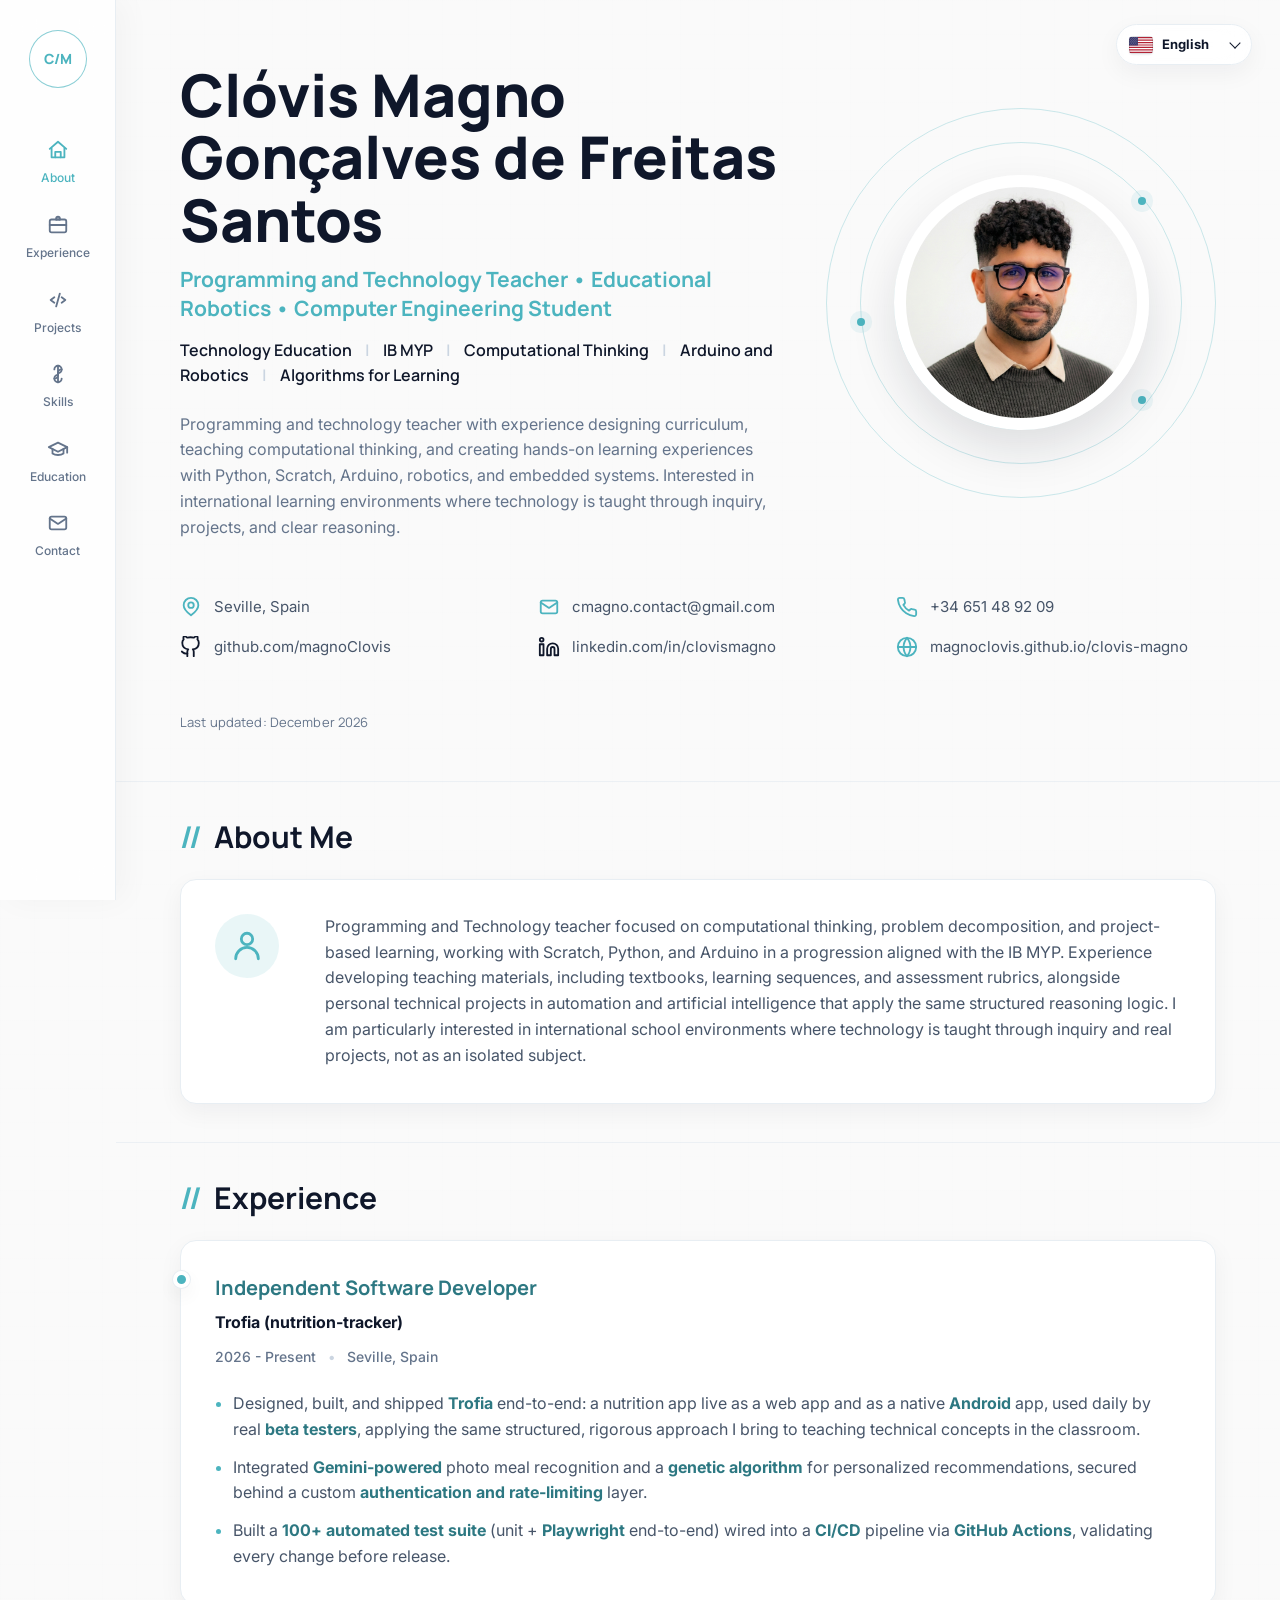
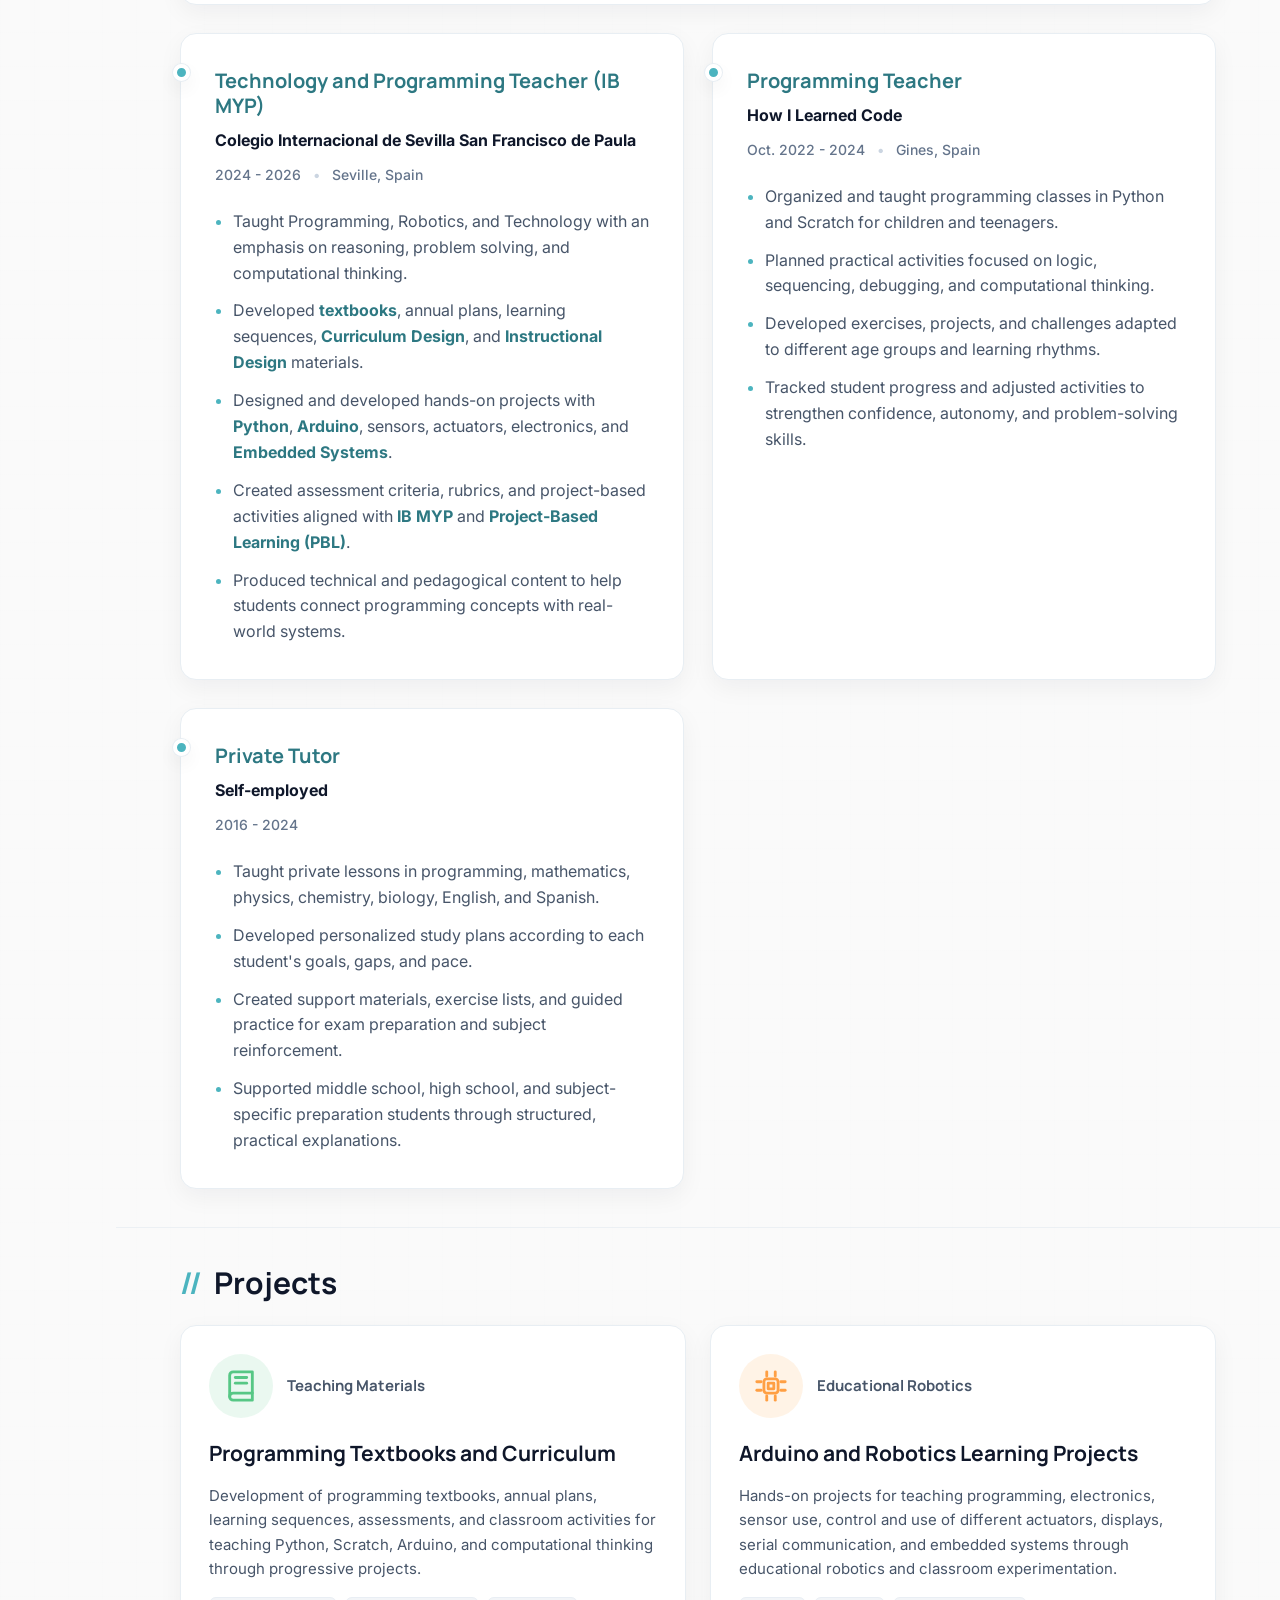
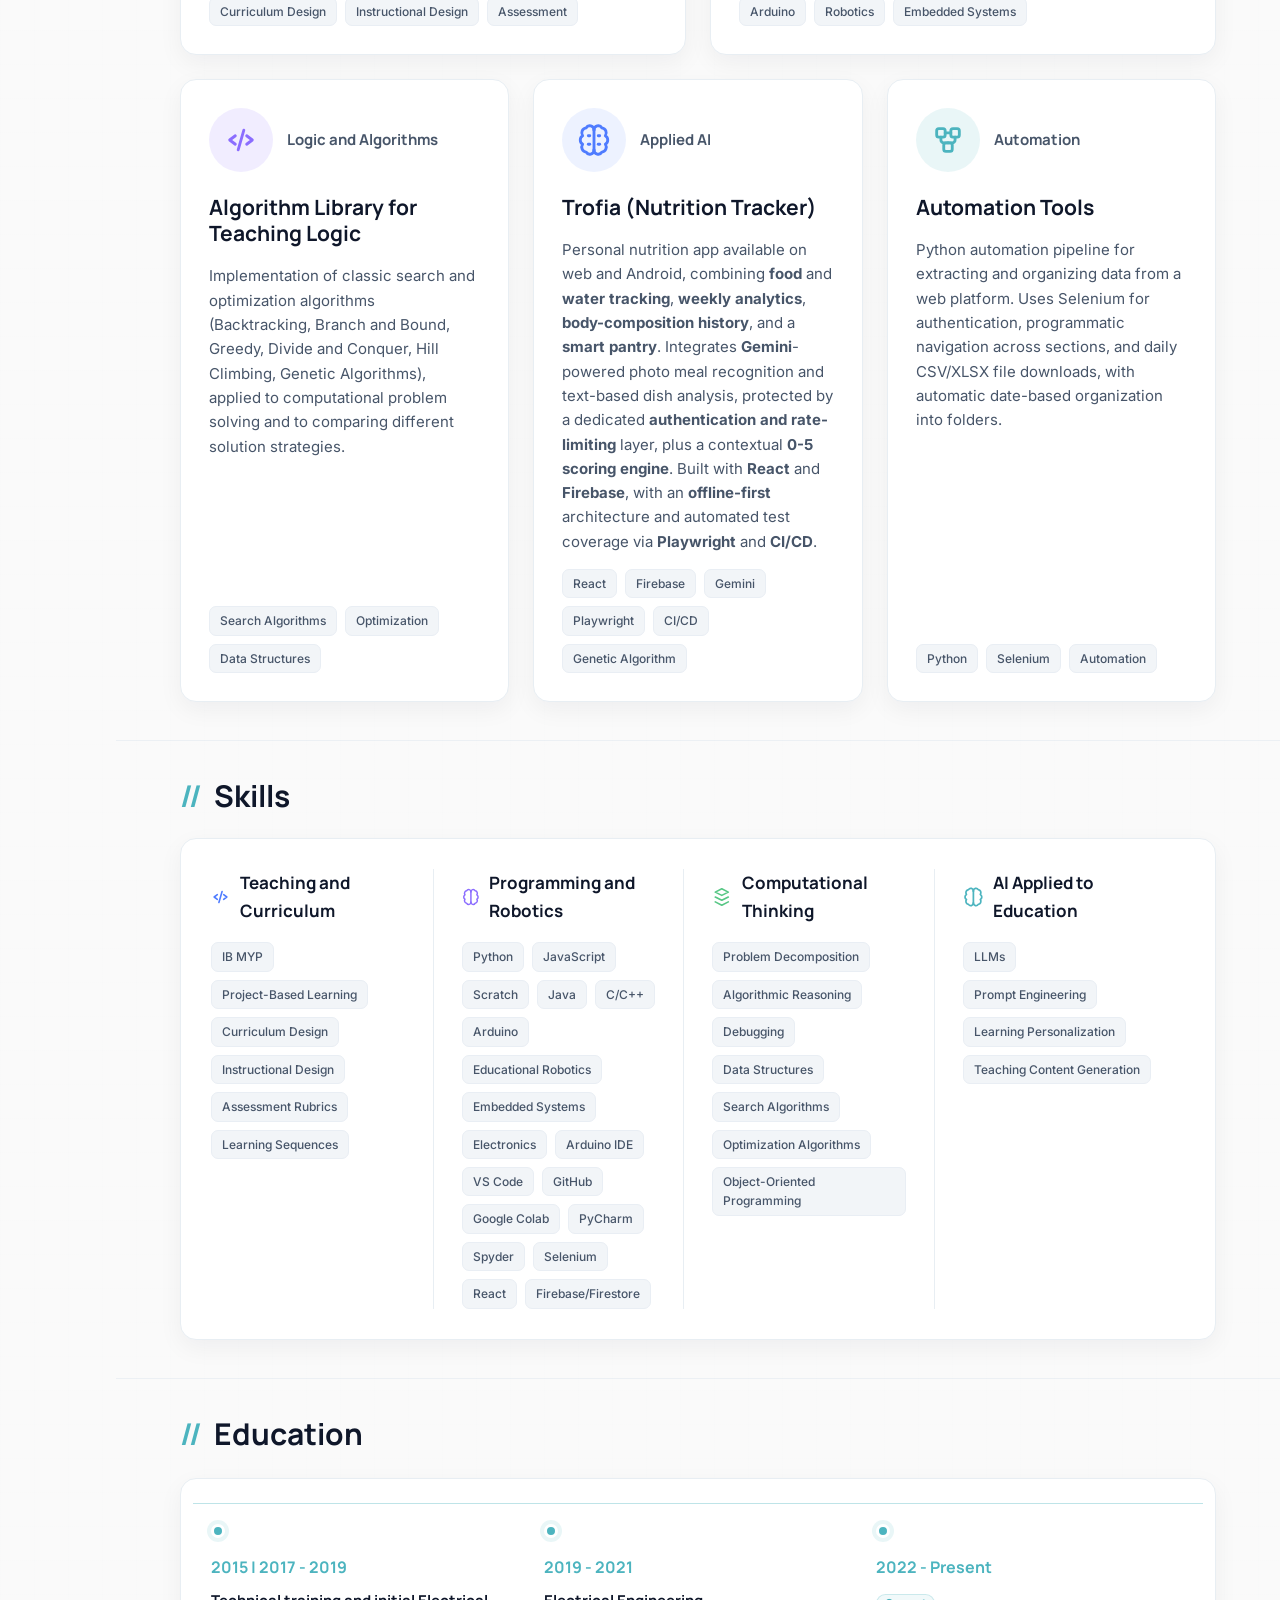
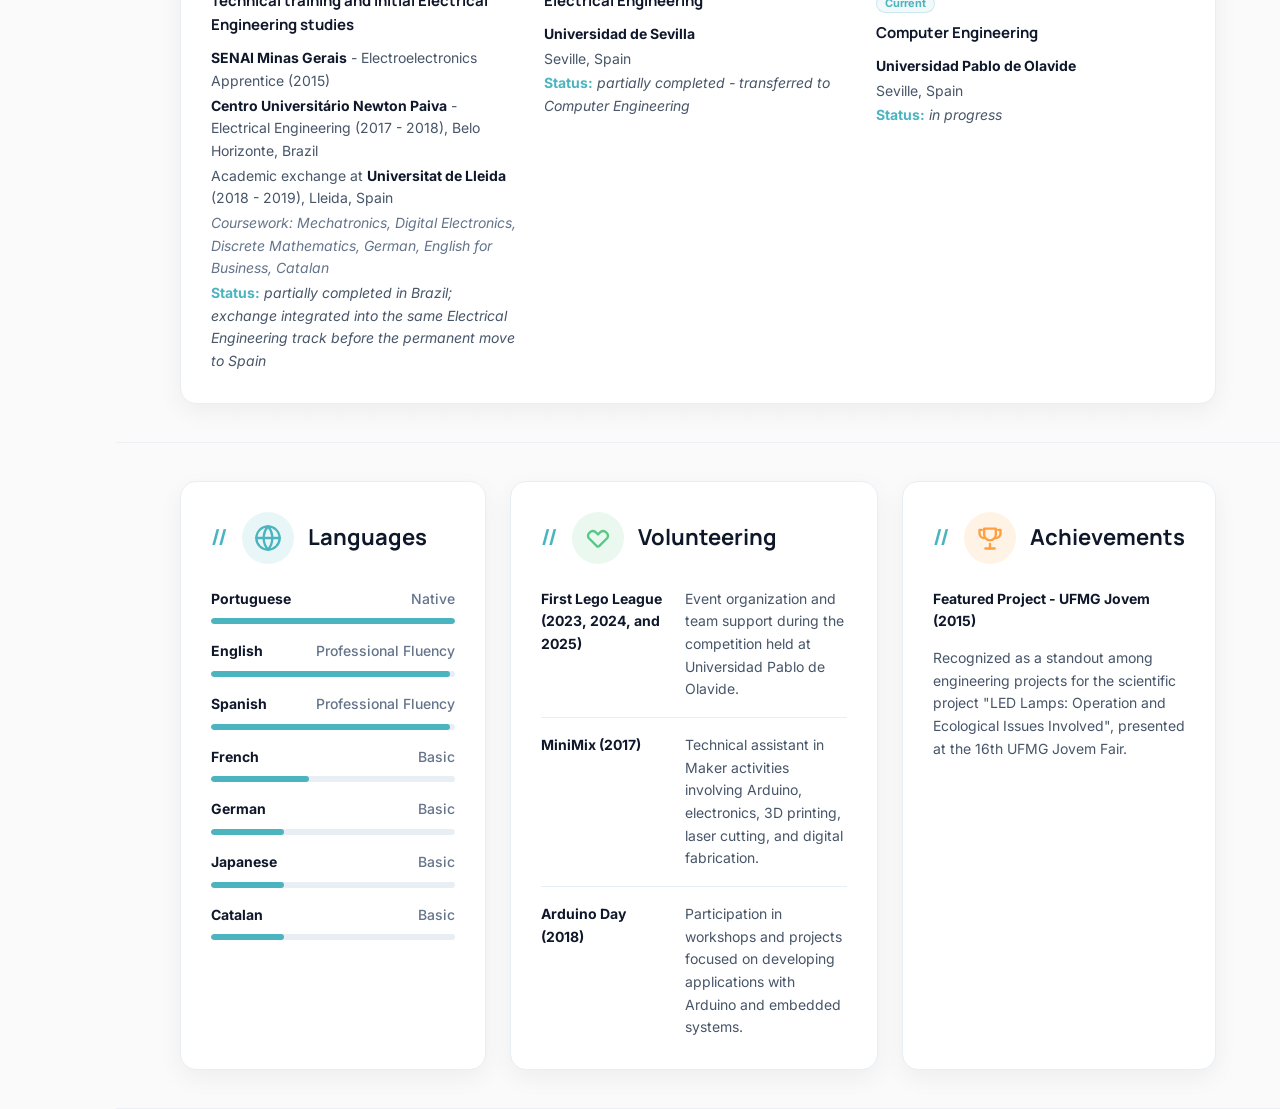
==== commit fd9d5ac0: "Update clovis-magno-prof Trofia project and experience entries" ====
--- a/index.html
+++ b/index.html
@@ -109,6 +109,7 @@
           <a href="https://magnoclovis.github.io/clovis-magno" target="_blank" rel="noopener">magnoclovis.github.io/clovis-magno</a>
         </li>
       </ul>
+      <p class="last-updated" id="last-updated" data-label="Last updated"></p>
     </section>
     <!-- End hero section. -->
 
@@ -145,6 +146,18 @@
       </div>
 
       <div class="experience-grid">
+        <article class="card job-card">
+          <span class="job-dot"></span>
+          <h3>Independent Software Developer</h3>
+          <p class="company">Trofia (nutrition-tracker)</p>
+          <p class="meta">2026 - Present <span>•</span> Seville, Spain</p>
+          <ul>
+            <li>Designed, built, and shipped <strong>Trofia</strong> end-to-end: a nutrition app live as a web app and as a native <strong>Android</strong> app, used daily by real <strong>beta testers</strong>, applying the same structured, rigorous approach I bring to teaching technical concepts in the classroom.</li>
+            <li>Integrated <strong>Gemini-powered</strong> photo meal recognition and a <strong>genetic algorithm</strong> for personalized recommendations, secured behind a custom <strong>authentication and rate-limiting</strong> layer.</li>
+            <li>Built a <strong>100+ automated test suite</strong> (unit + <strong>Playwright</strong> end-to-end) wired into a <strong>CI/CD</strong> pipeline via <strong>GitHub Actions</strong>, validating every change before release.</li>
+          </ul>
+        </article>
+
         <article class="card job-card">
           <span class="job-dot"></span>
           <h3>Technology and Programming Teacher (IB MYP)</h3>
@@ -246,10 +259,10 @@
             </div>
             <p class="project-kicker">Applied AI</p>
           </div>
-          <h3>Intelligent Nutrition Diary</h3>
-          <p>Web platform that combines data persistence, nutritional calculations, LLM-based estimates, and genetic algorithm recommendations. Included as a technical project demonstrating applied AI and software development.</p>
-          <div class="tags">
-            <span>LLMs</span><span>Genetic Algorithms</span><span>React</span>
+          <h3>Trofia (Nutrition Tracker)</h3>
+          <p>Personal nutrition app available on web and Android, combining <strong>food</strong> and <strong>water tracking</strong>, <strong>weekly analytics</strong>, <strong>body-composition history</strong>, and a <strong>smart pantry</strong>. Integrates <strong>Gemini</strong>-powered photo meal recognition and text-based dish analysis, protected by a dedicated <strong>authentication and rate-limiting</strong> layer, plus a contextual <strong>0-5 scoring engine</strong>. Built with <strong>React</strong> and <strong>Firebase</strong>, with an <strong>offline-first</strong> architecture and automated test coverage via <strong>Playwright</strong> and <strong>CI/CD</strong>.</p>
+          <div class="tags">
+            <span>React</span><span>Firebase</span><span>Gemini</span><span>Playwright</span><span>CI/CD</span><span>Genetic Algorithm</span>
           </div>
         </article>
 
@@ -381,5 +394,27 @@
     <!-- End additional information. -->
   </main>
   <!-- End main content. -->
+  <script>
+    (function () {
+      const updated = document.getElementById('last-updated');
+      if (!updated) {
+        return;
+      }
+
+      const localeByLabel = {
+        'Last updated': 'en-US',
+        'Última actualización': 'es-ES',
+        'Última atualização': 'pt-BR',
+      };
+
+      const label = updated.dataset.label || 'Last updated';
+      const locale = localeByLabel[label] || 'en-US';
+      const monthYear = new Intl.DateTimeFormat(locale, {
+        month: 'long',
+        year: 'numeric',
+      }).format(new Date());
+      updated.textContent = `${label}: ${monthYear}`;
+    })();
+  </script>
 </body>
 </html>
--- a/style.css
+++ b/style.css
@@ -388,6 +388,15 @@
   transition: color 0.2s ease;
 }
 
+.last-updated {
+  grid-column: 1 / -1;
+  margin: 8px 0 0;
+  color: var(--muted);
+  font-family: "Manrope", sans-serif;
+  font-size: 13px;
+  letter-spacing: 0.01em;
+}
+
 .contact-grid a:hover {
   color: var(--accent);
 }
@@ -1247,6 +1256,10 @@
     font-size: 8.6px;
   }
 
+  .last-updated {
+    display: none;
+  }
+
   .contact-icon {
     width: 12px;
     height: 12px;
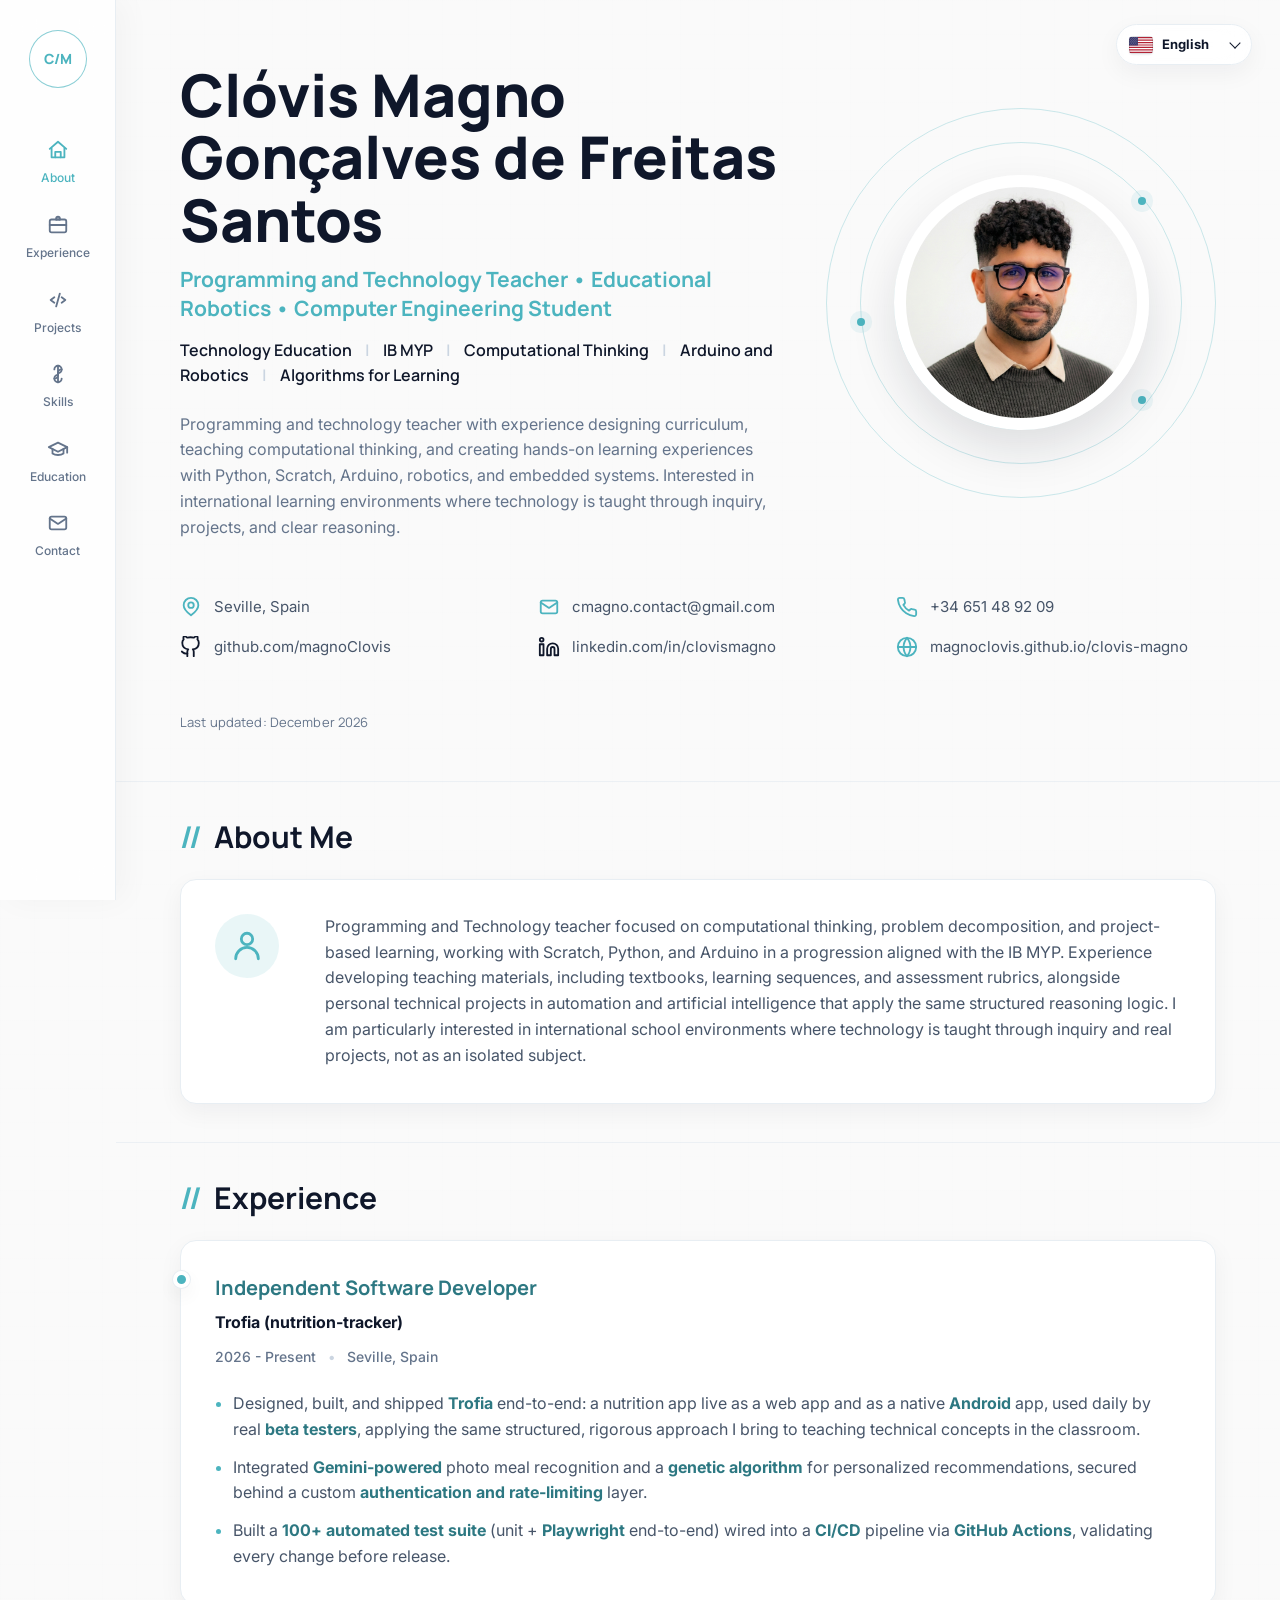
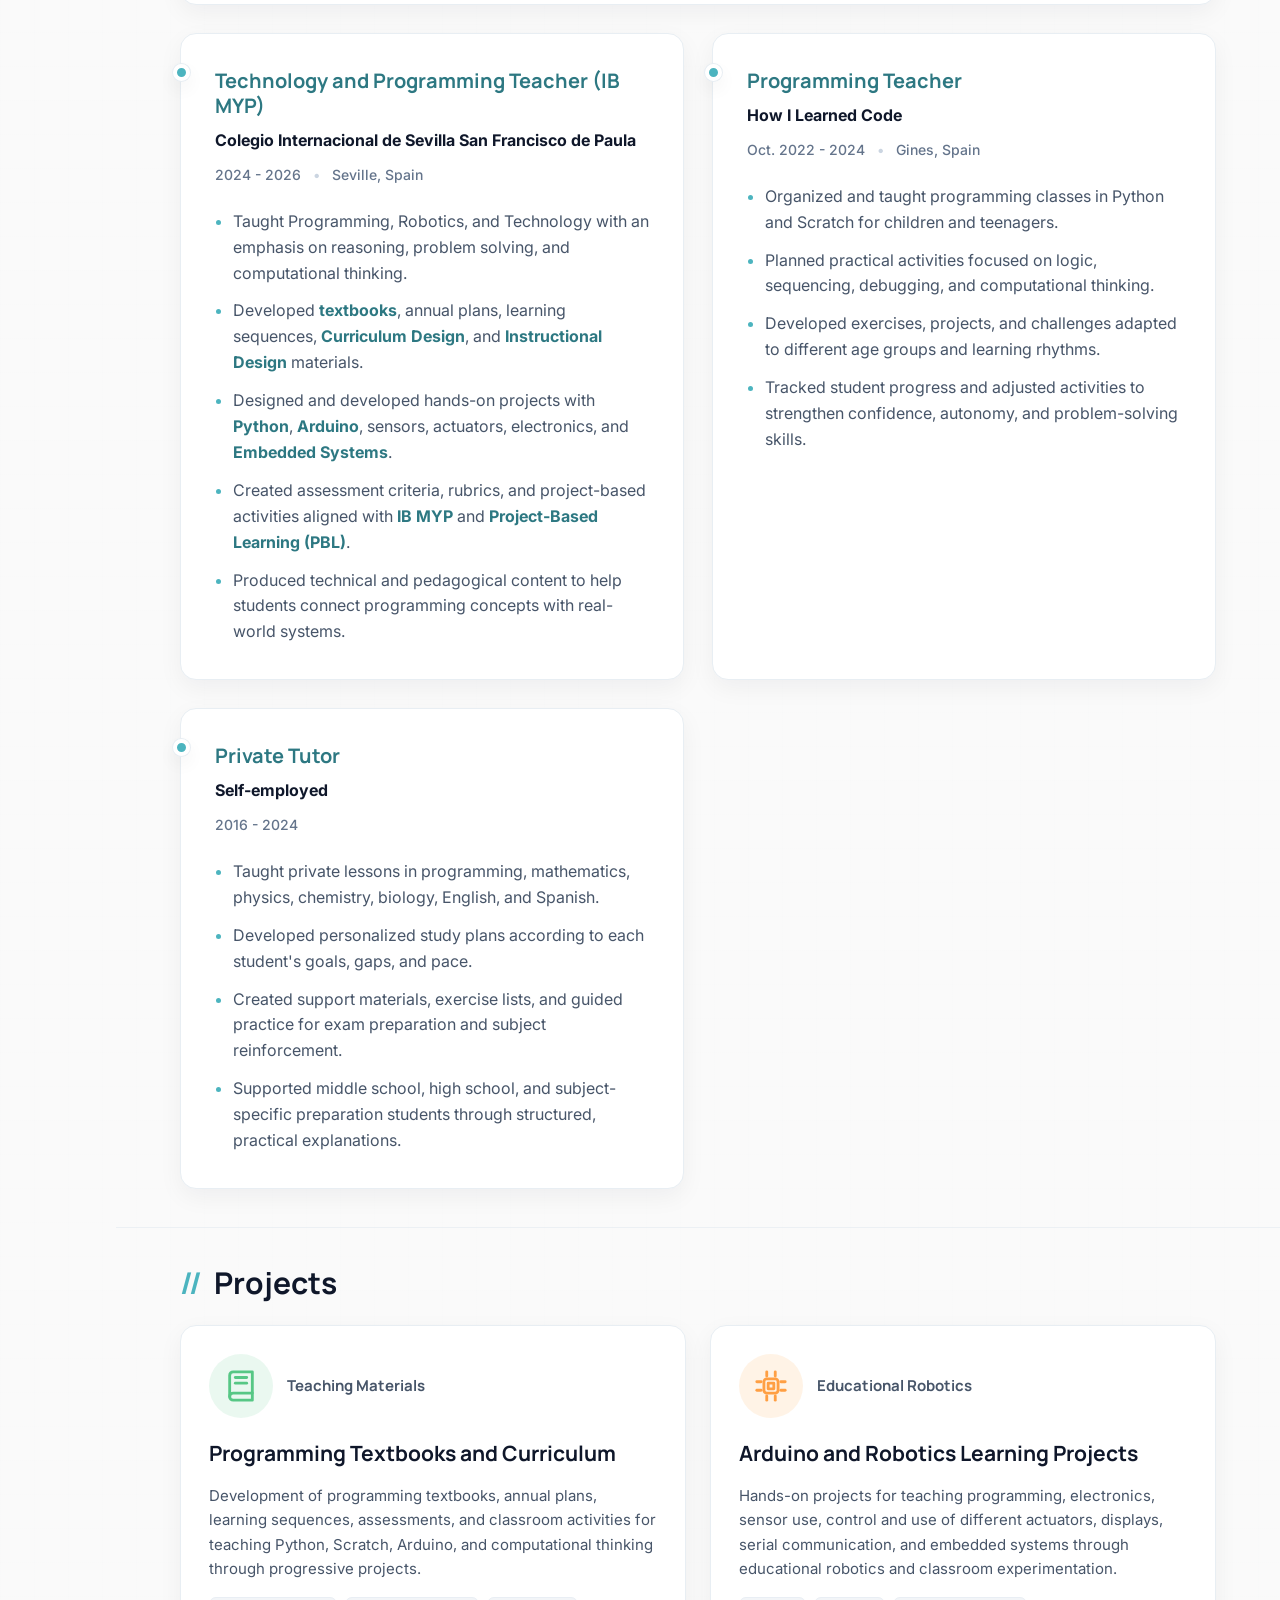
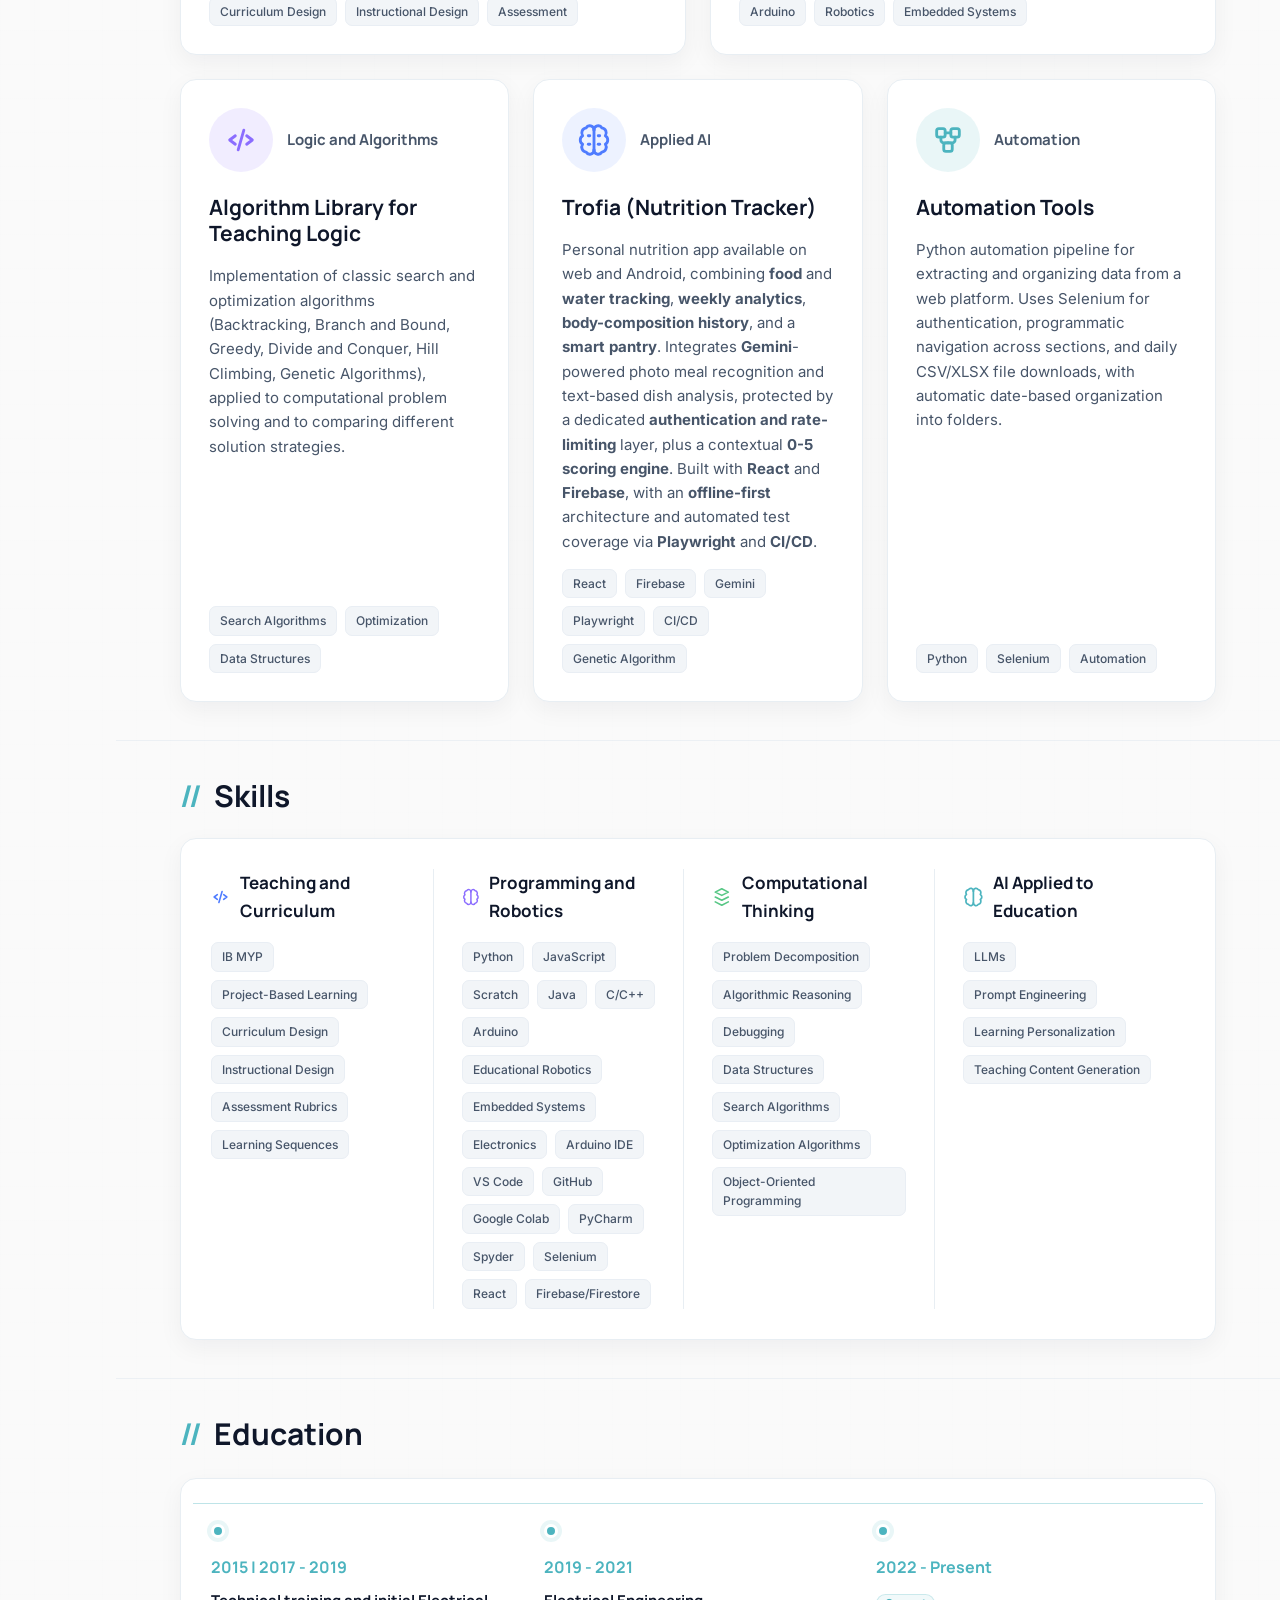
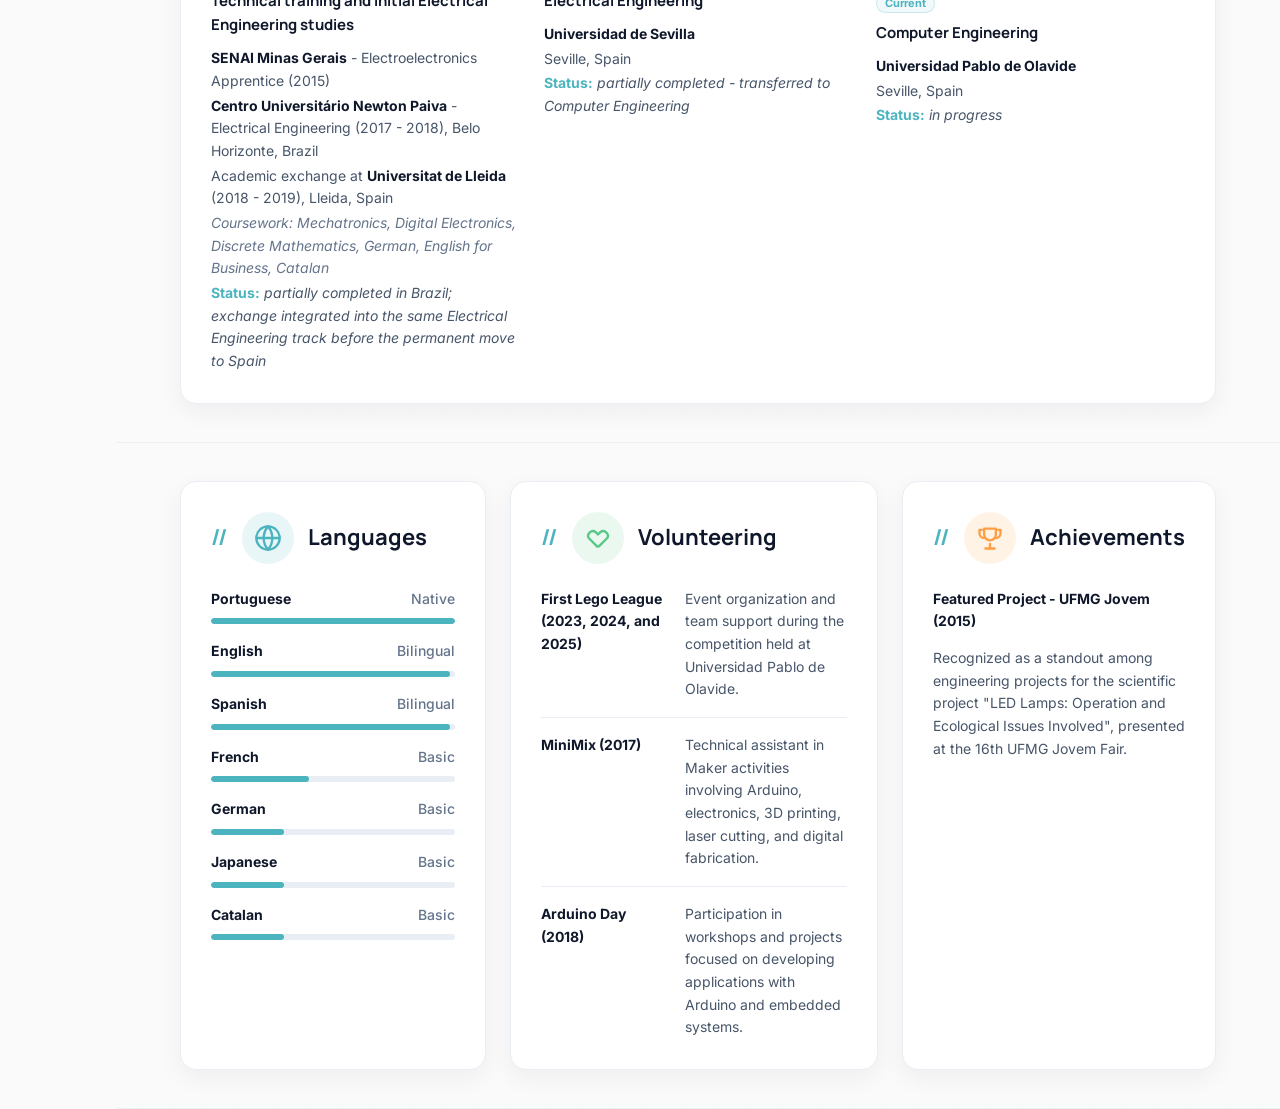
==== commit 7df5298e: "Standardize Spanish and English as bilingual" ====
--- a/index.html
+++ b/index.html
@@ -367,8 +367,8 @@
         <h2><span><svg viewBox="0 0 24 24" aria-hidden="true"><circle cx="12" cy="12" r="10"/><path d="M2 12h20"/><path d="M12 2a15.3 15.3 0 0 1 0 20"/><path d="M12 2a15.3 15.3 0 0 0 0 20"/></svg></span>Languages</h2>
         <div class="language-list">
           <div class="language-row" style="--level:100%"><p><strong>Portuguese</strong><span>Native</span></p><div class="meter"><i></i></div></div>
-          <div class="language-row" style="--level:98%"><p><strong>English</strong><span>Professional Fluency</span></p><div class="meter"><i></i></div></div>
-          <div class="language-row" style="--level:98%"><p><strong>Spanish</strong><span>Professional Fluency</span></p><div class="meter"><i></i></div></div>
+          <div class="language-row" style="--level:98%"><p><strong>English</strong><span>Bilingual</span></p><div class="meter"><i></i></div></div>
+          <div class="language-row" style="--level:98%"><p><strong>Spanish</strong><span>Bilingual</span></p><div class="meter"><i></i></div></div>
           <div class="language-row" style="--level:40%"><p><strong>French</strong><span>Basic</span></p><div class="meter"><i></i></div></div>
           <div class="language-row" style="--level:30%"><p><strong>German</strong><span>Basic</span></p><div class="meter"><i></i></div></div>
           <div class="language-row" style="--level:30%"><p><strong>Japanese</strong><span>Basic</span></p><div class="meter"><i></i></div></div>
@@ -413,7 +413,8 @@
         month: 'long',
         year: 'numeric',
       }).format(new Date());
-      updated.textContent = `${label}: ${monthYear}`;
+      const formattedMonthYear = monthYear.charAt(0).toUpperCase() + monthYear.slice(1);
+      updated.textContent = `${label}: ${formattedMonthYear}`;
     })();
   </script>
 </body>
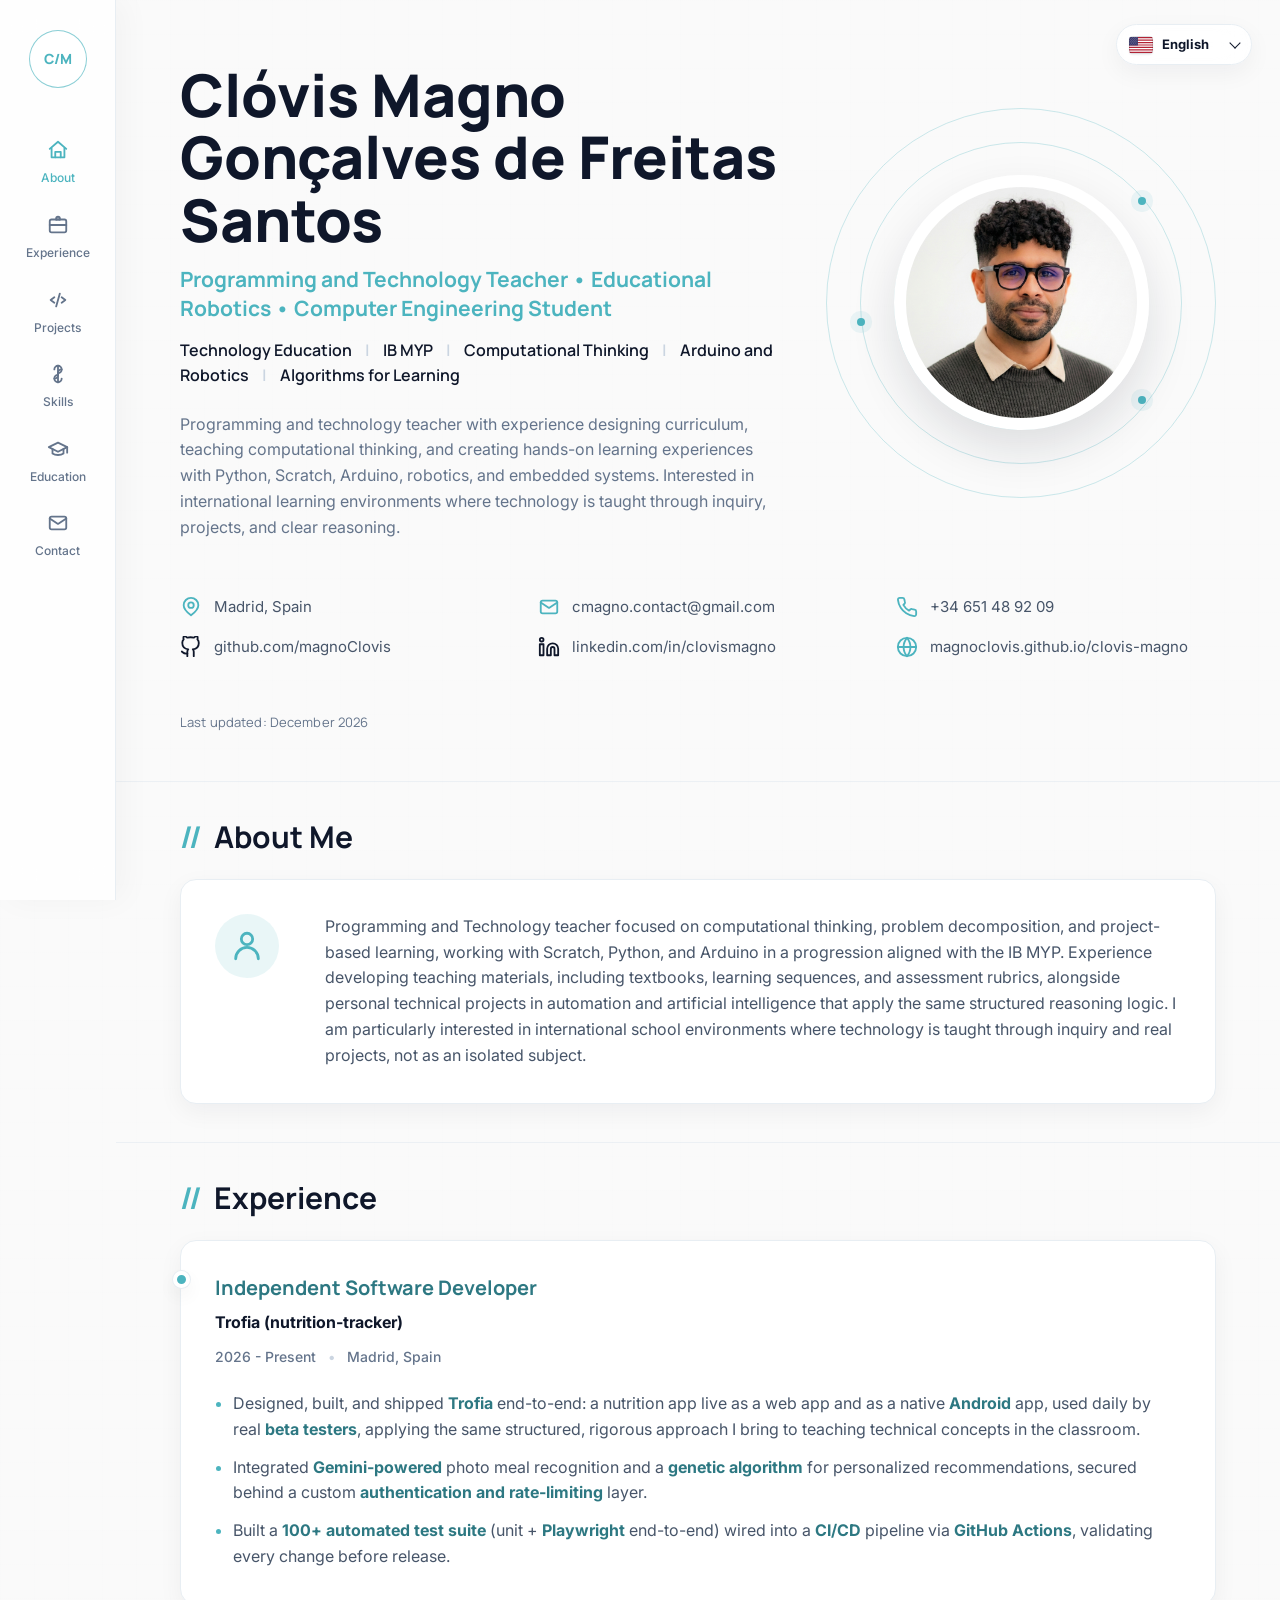
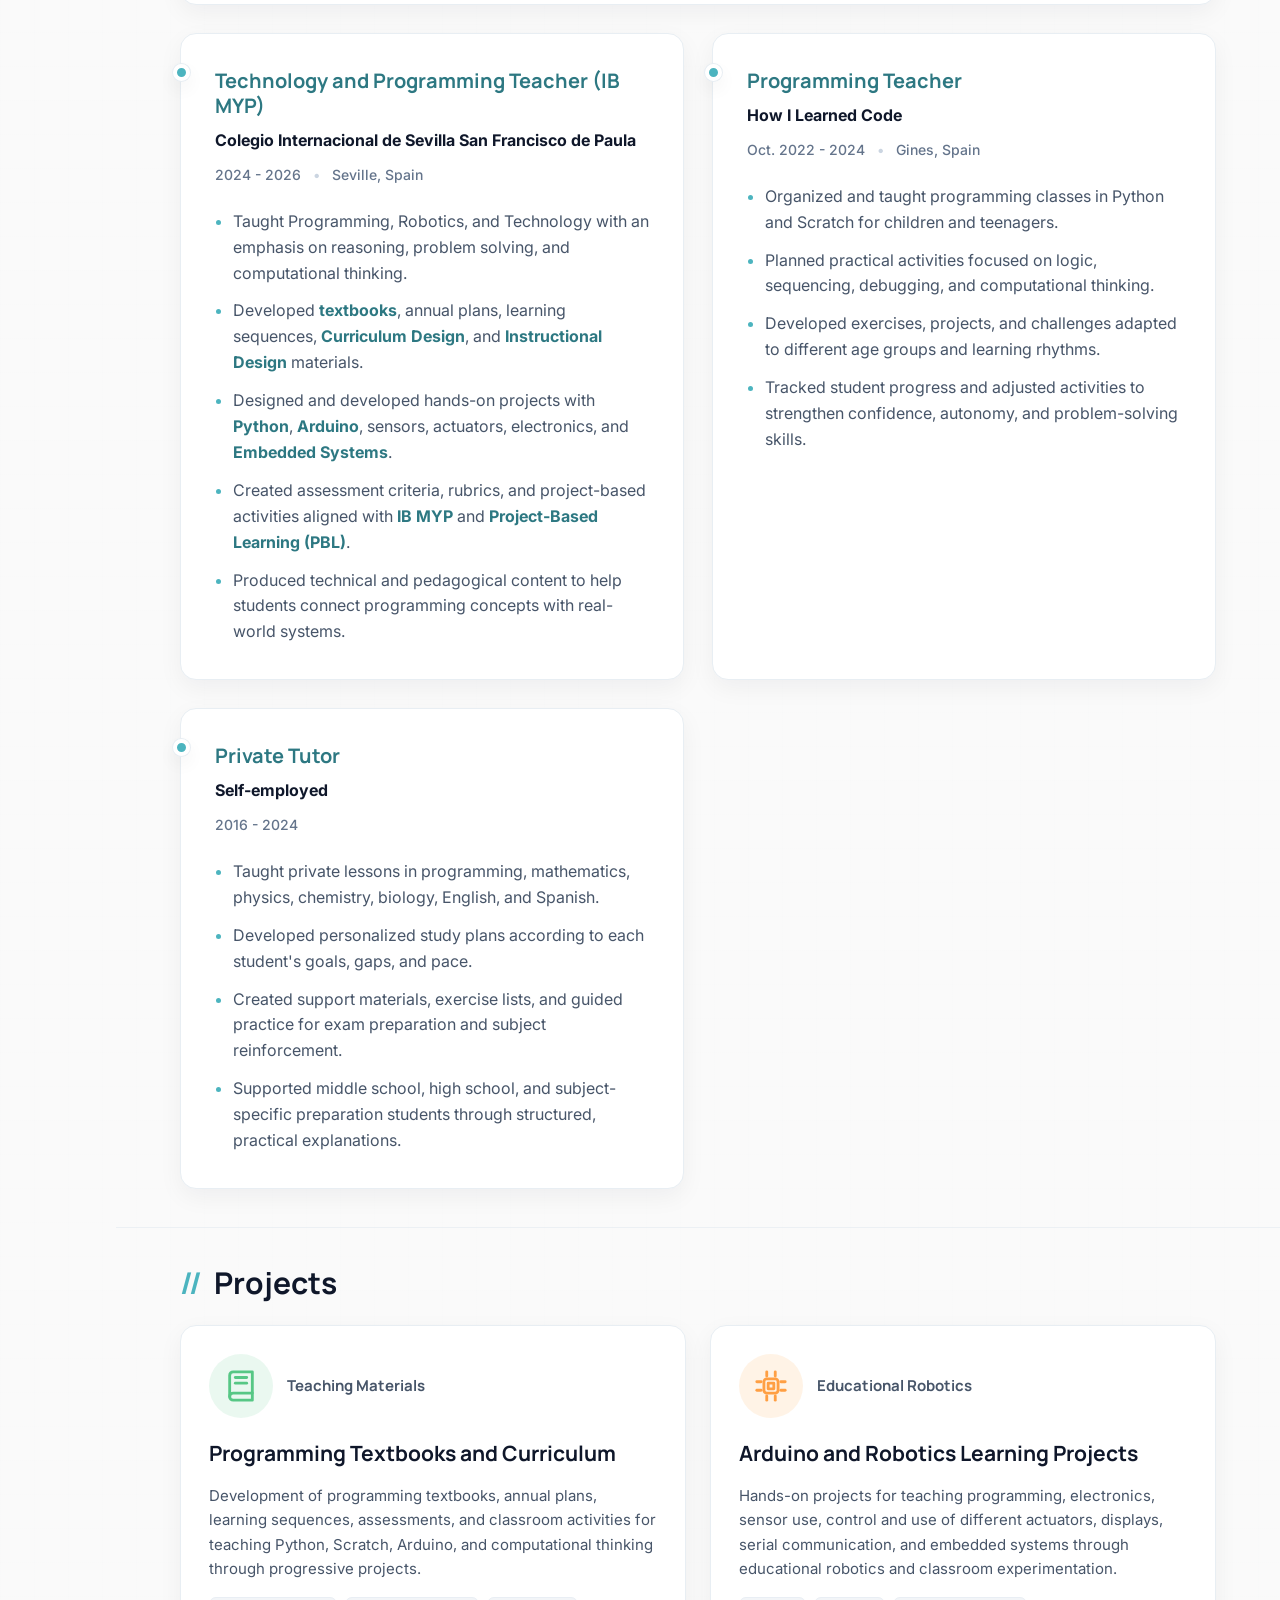
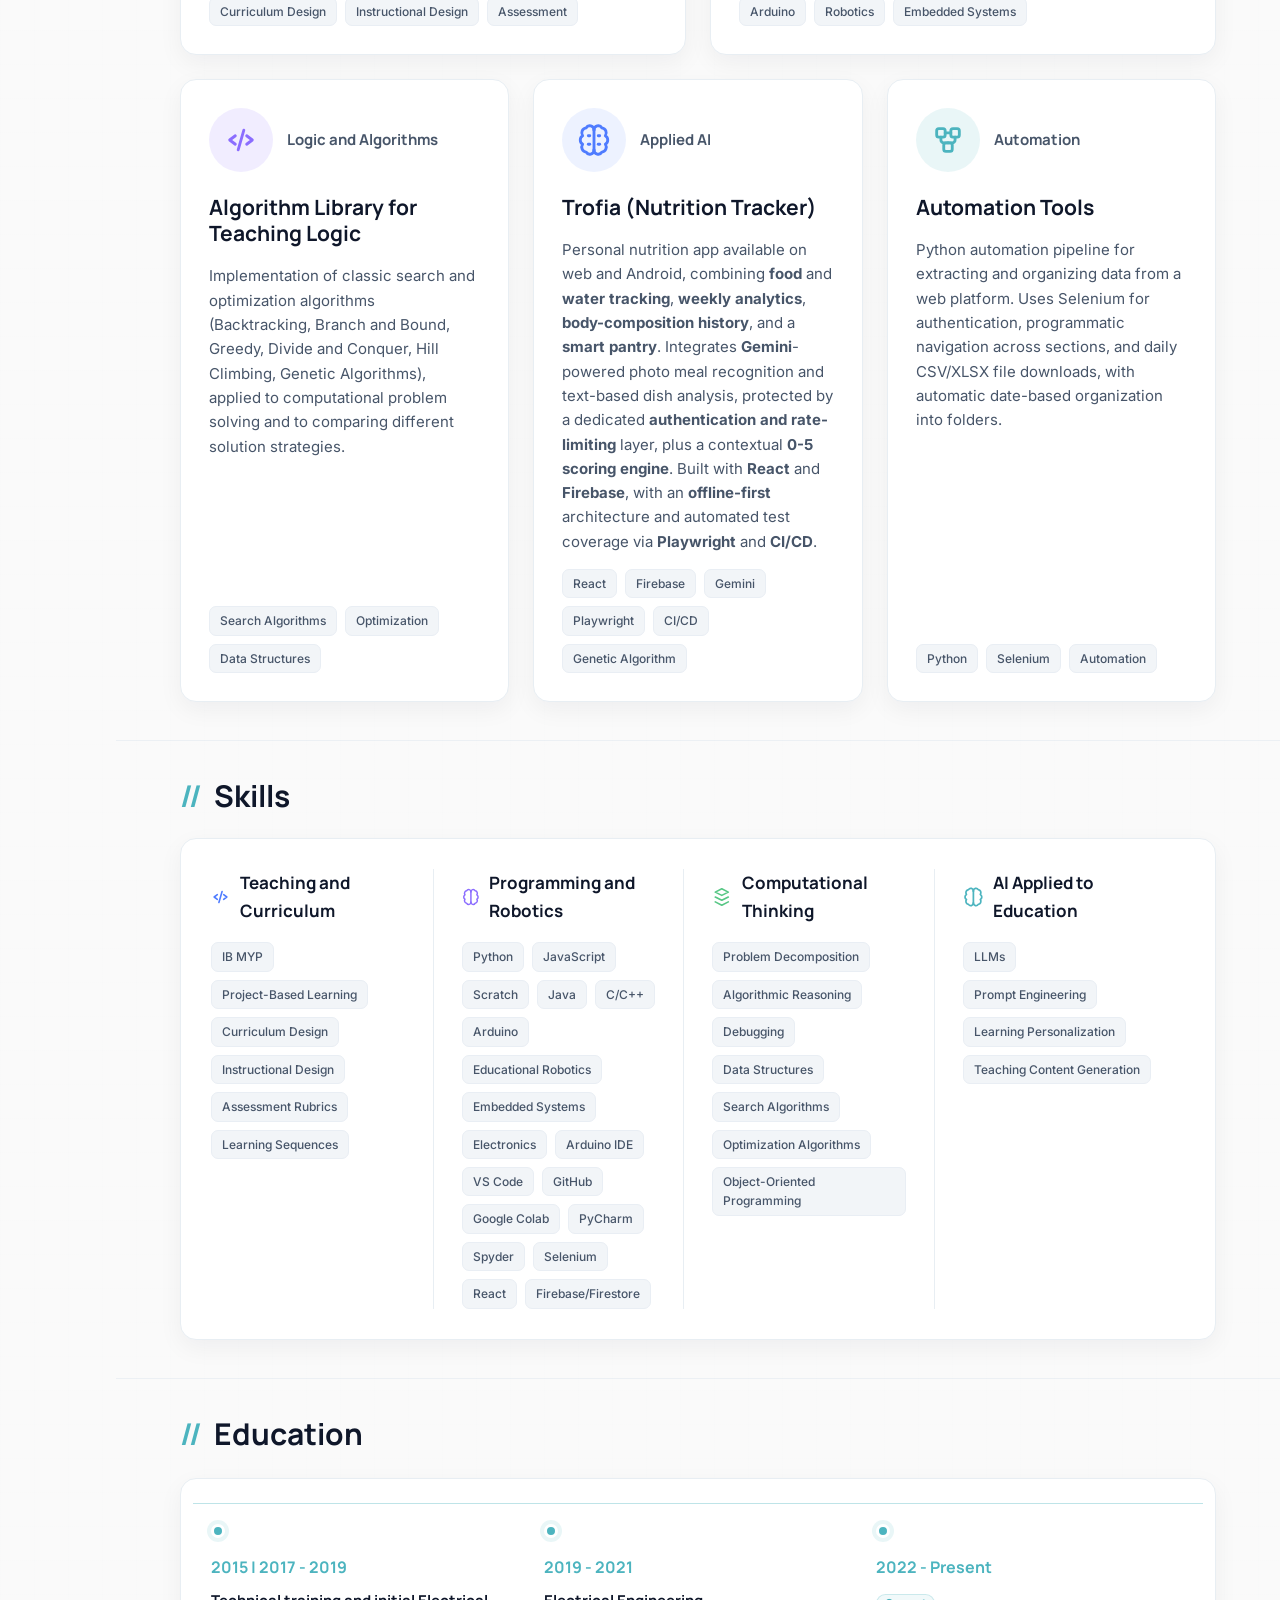
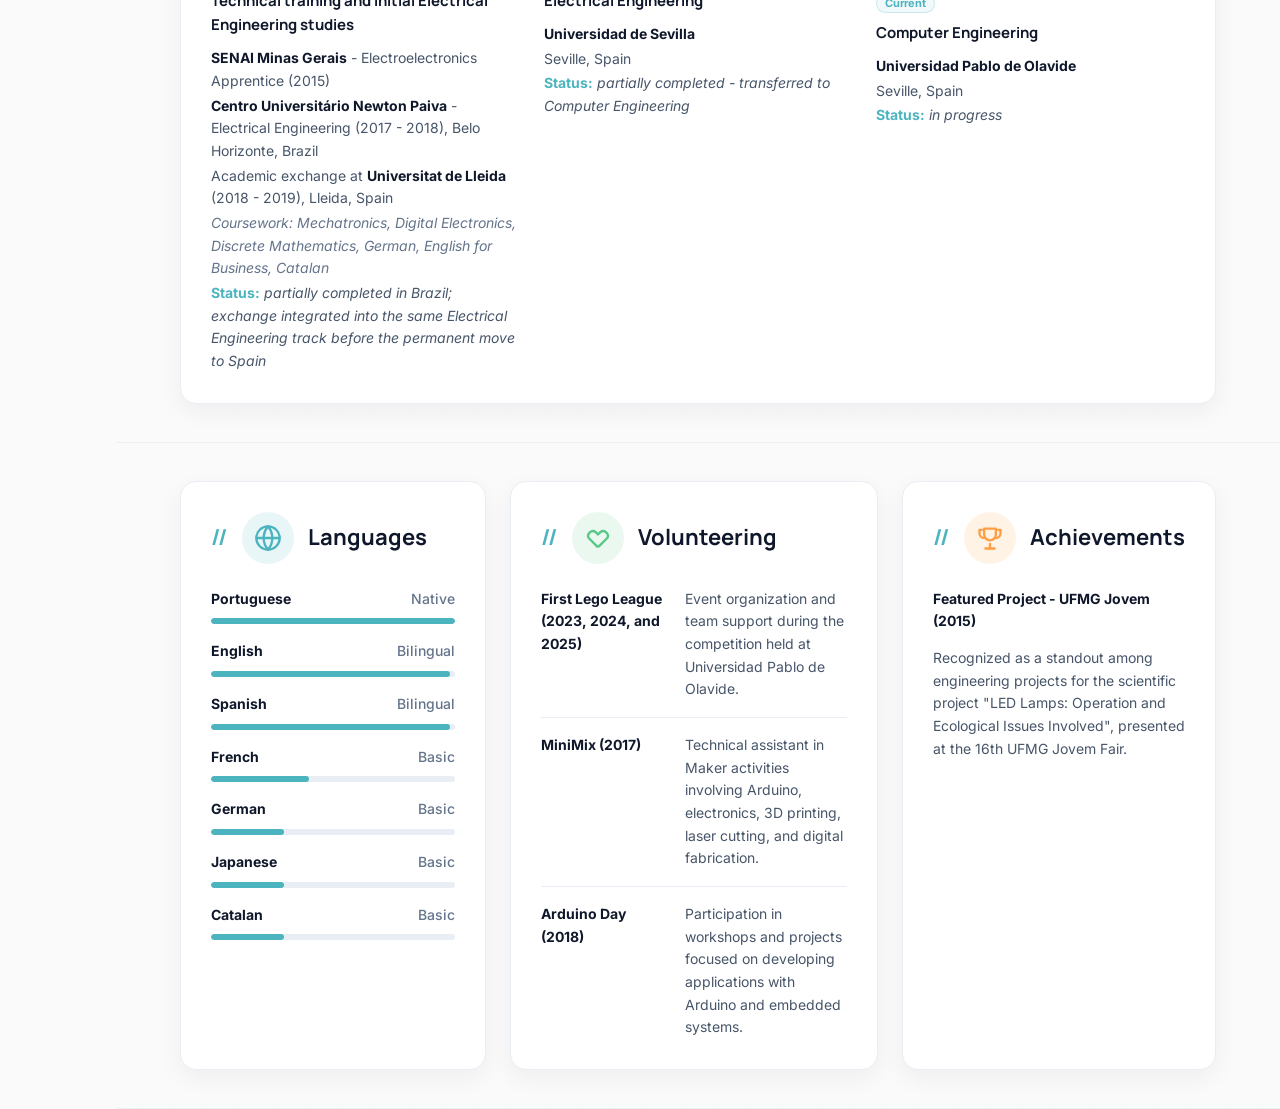
==== commit 5310af4e: "Atualiza cidade atual para Madrid nas versões EN, PT e ES Co-Authored-By: Claude Sonnet 5.5 <noreply" ====
--- a/index.html
+++ b/index.html
@@ -86,7 +86,7 @@
       <ul class="contact-grid" id="contato" aria-label="Contact information">
         <li>
           <svg class="contact-icon" viewBox="0 0 24 24" aria-hidden="true"><path d="M20 10c0 5-8 11-8 11S4 15 4 10a8 8 0 1 1 16 0Z"/><circle cx="12" cy="10" r="3"/></svg>
-          <span>Seville, Spain</span>
+          <span>Madrid, Spain</span>
         </li>
         <li>
           <svg class="contact-icon" viewBox="0 0 24 24" aria-hidden="true"><rect x="3" y="5" width="18" height="14" rx="2"/><path d="m3 7 9 6 9-6"/></svg>
@@ -150,7 +150,7 @@
           <span class="job-dot"></span>
           <h3>Independent Software Developer</h3>
           <p class="company">Trofia (nutrition-tracker)</p>
-          <p class="meta">2026 - Present <span>•</span> Seville, Spain</p>
+          <p class="meta">2026 - Present <span>•</span> Madrid, Spain</p>
           <ul>
             <li>Designed, built, and shipped <strong>Trofia</strong> end-to-end: a nutrition app live as a web app and as a native <strong>Android</strong> app, used daily by real <strong>beta testers</strong>, applying the same structured, rigorous approach I bring to teaching technical concepts in the classroom.</li>
             <li>Integrated <strong>Gemini-powered</strong> photo meal recognition and a <strong>genetic algorithm</strong> for personalized recommendations, secured behind a custom <strong>authentication and rate-limiting</strong> layer.</li>
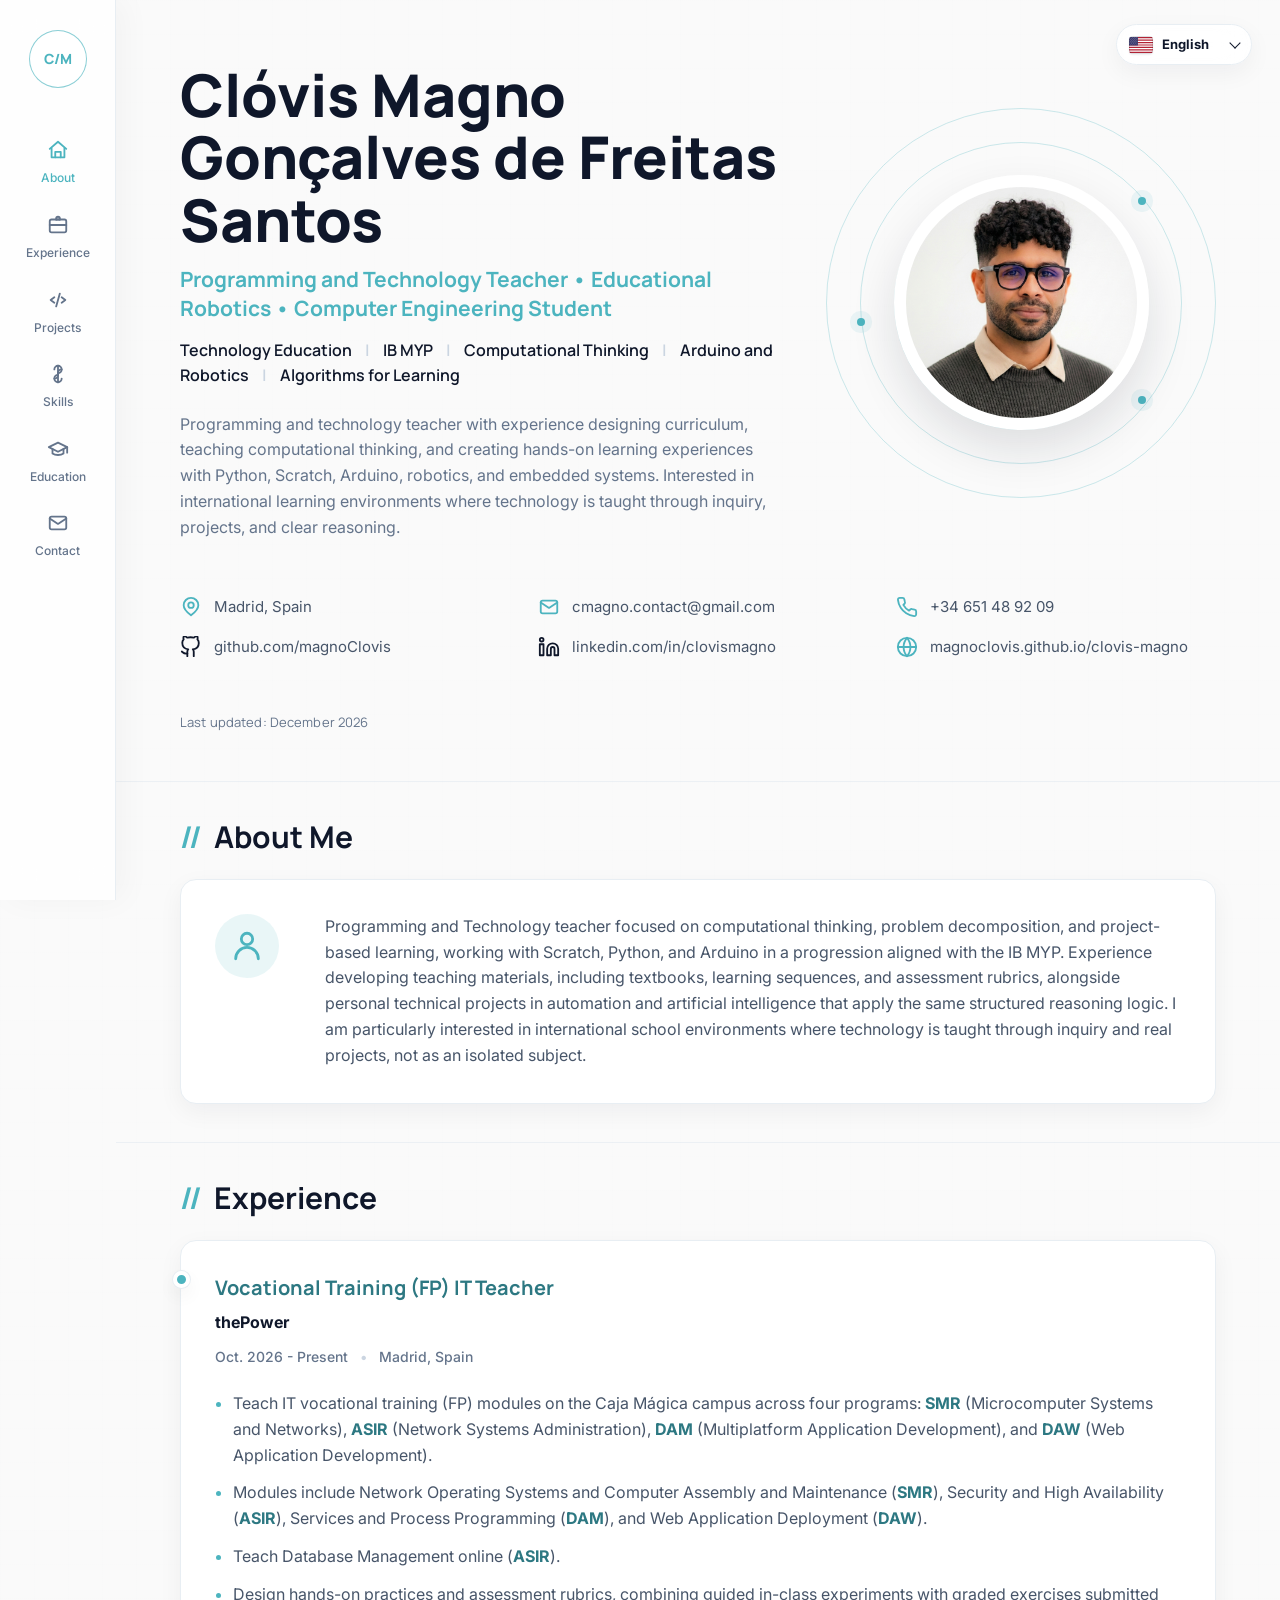
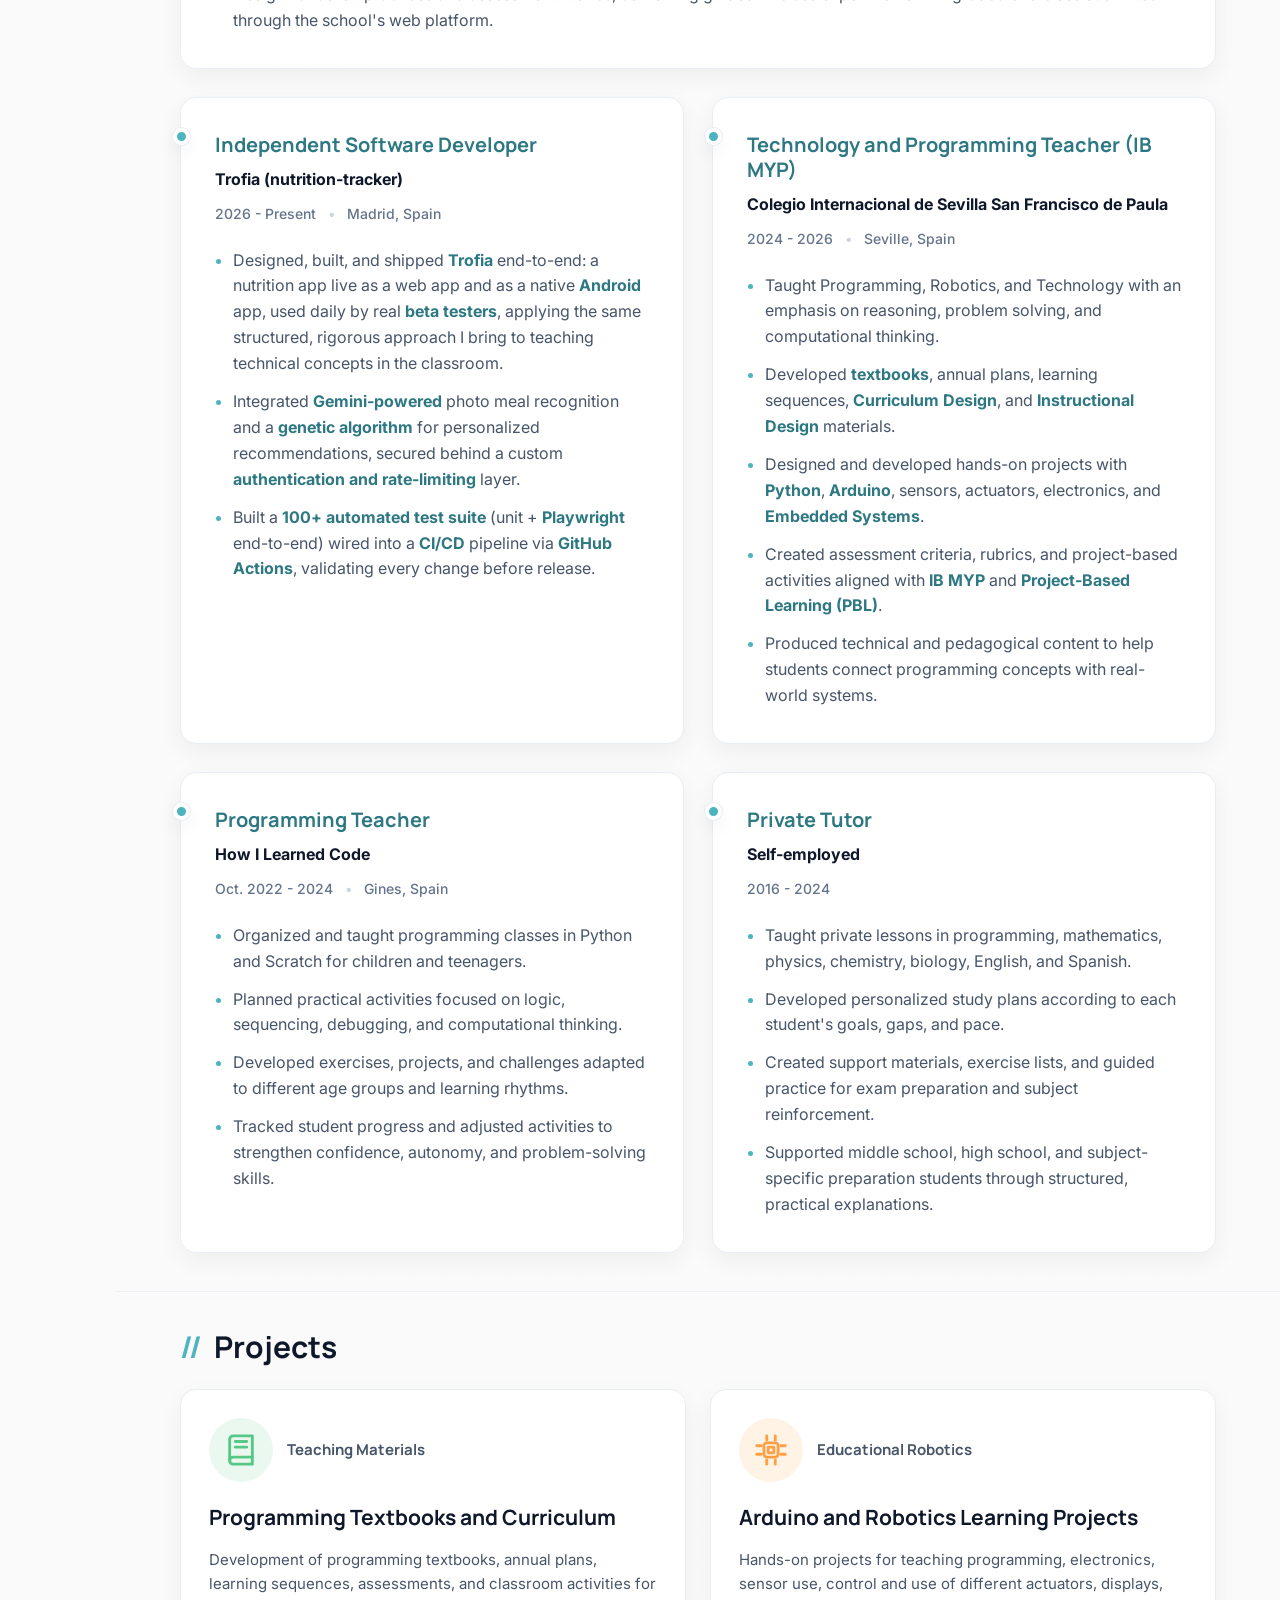
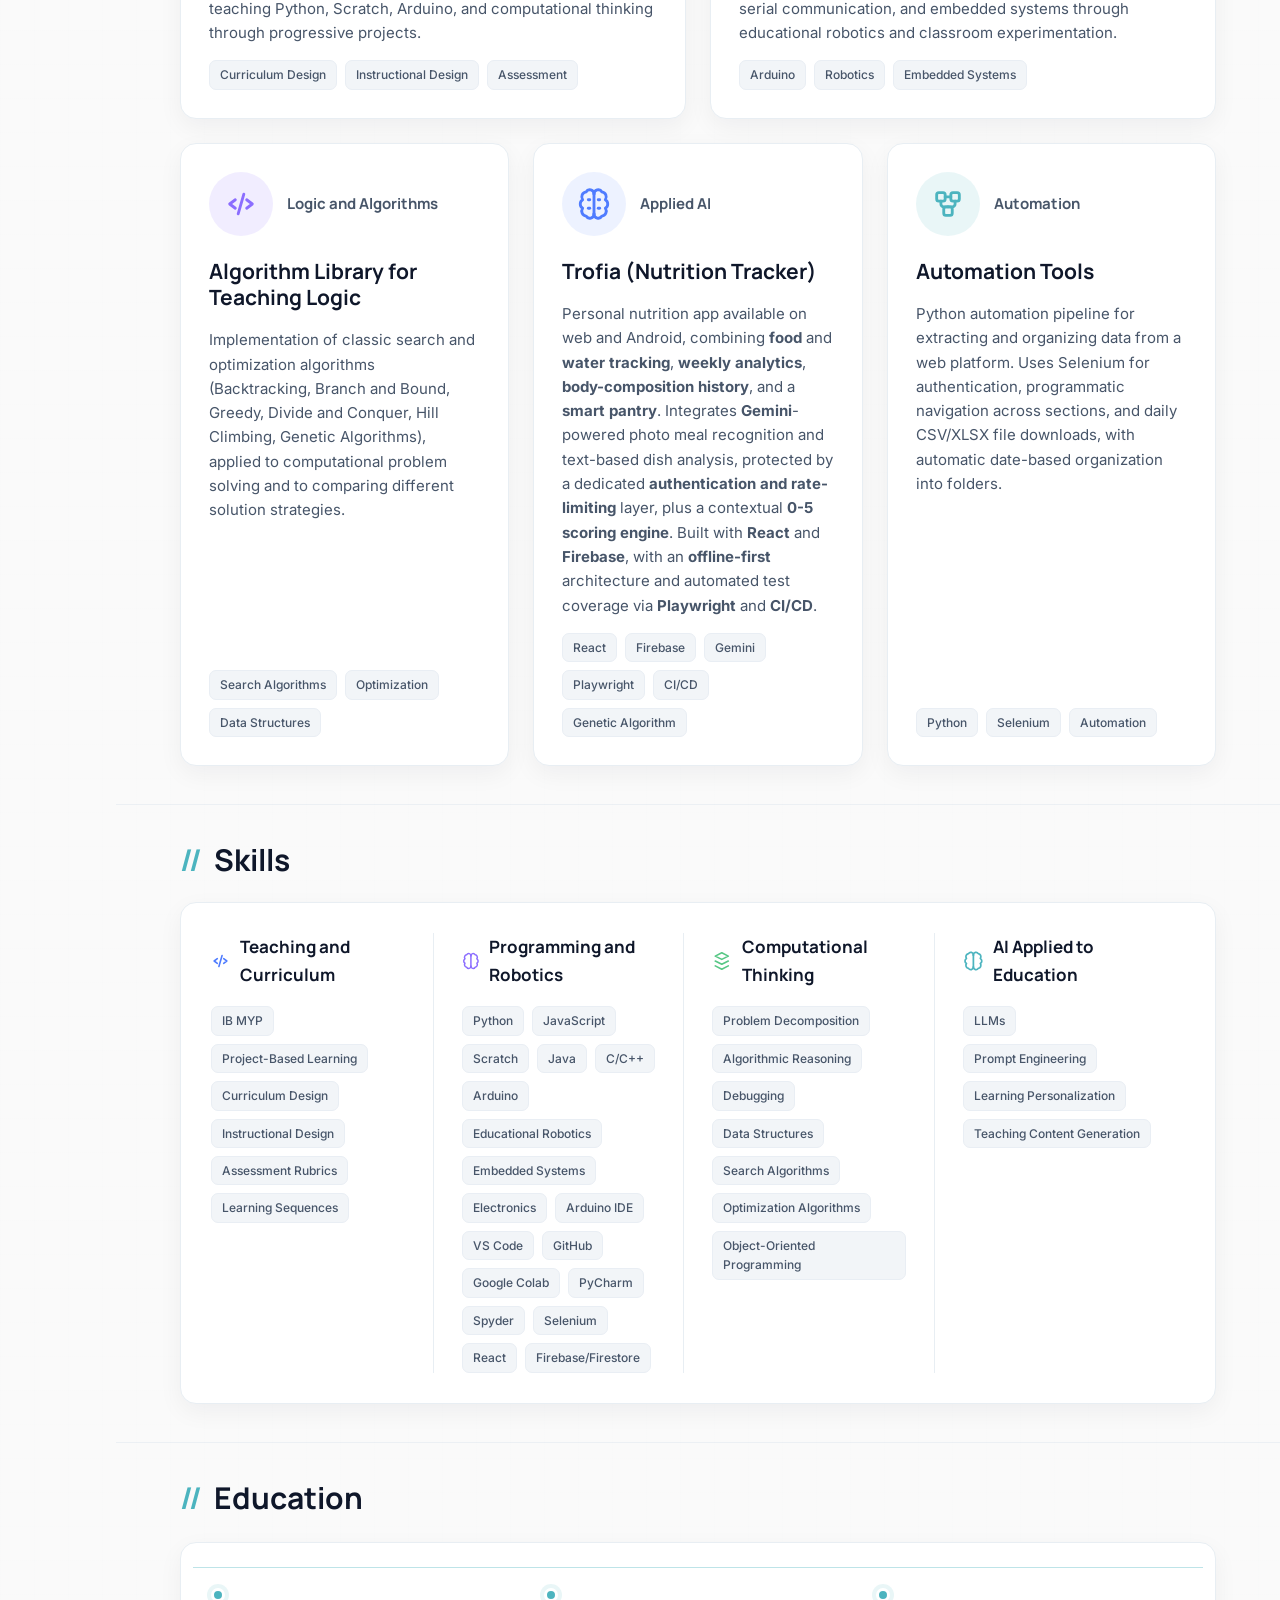
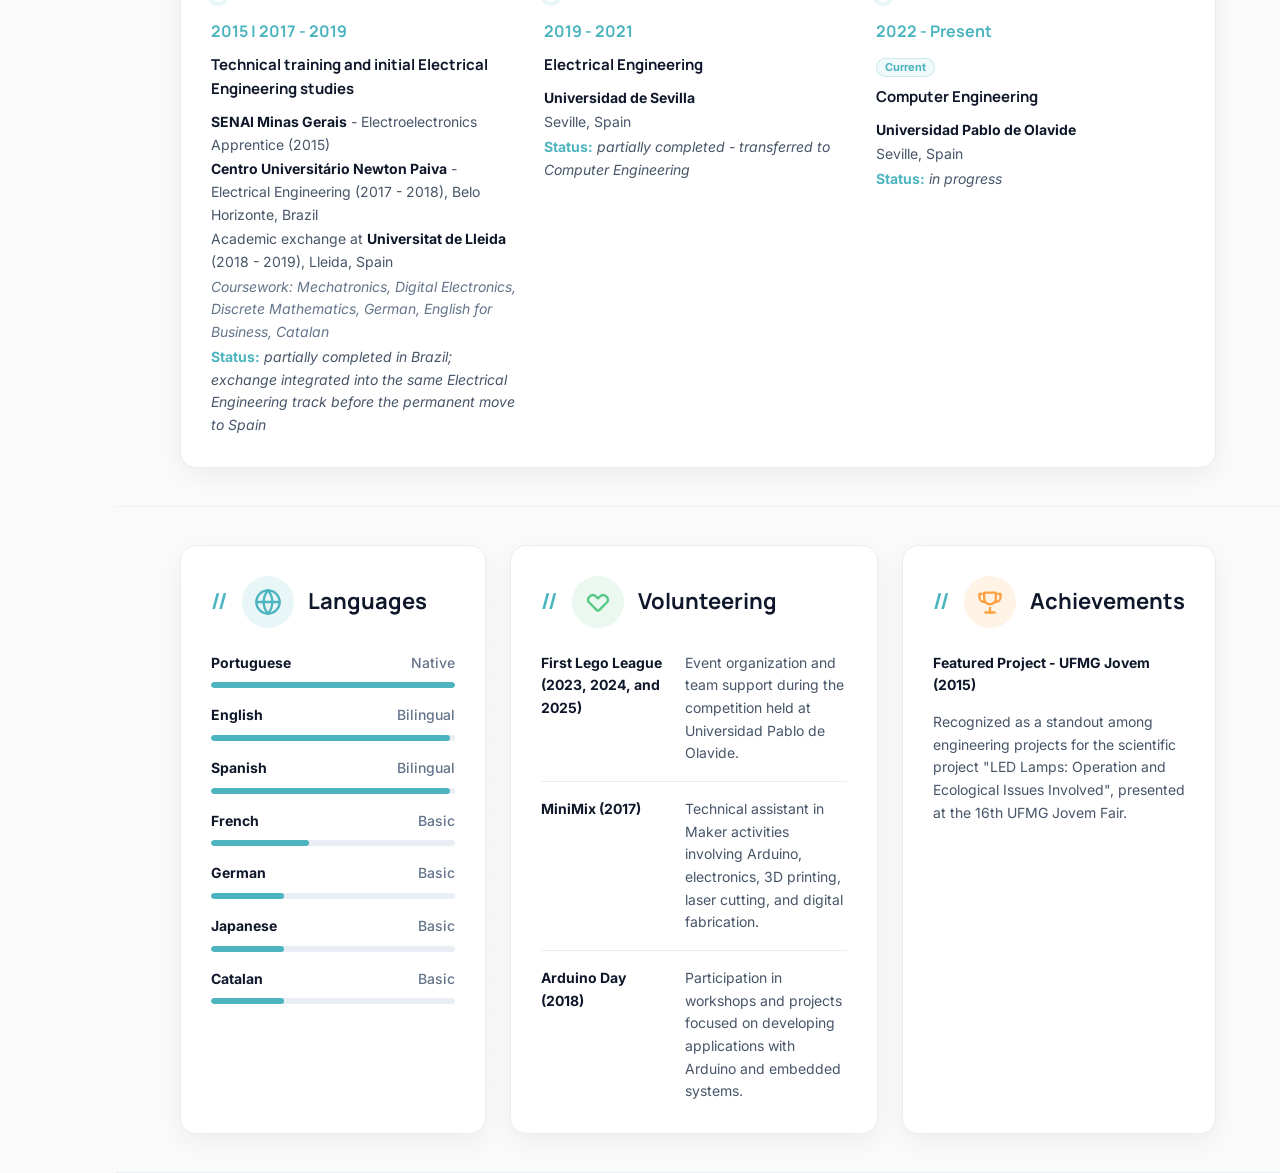
==== commit 3dc5f0f0: "Adiciona cargo atual na thePower na experiência (EN, PT e ES) Co-Authored-By: Claude Sonnet 5.5 <nor" ====
--- a/index.html
+++ b/index.html
@@ -148,6 +148,19 @@
       <div class="experience-grid">
         <article class="card job-card">
           <span class="job-dot"></span>
+          <h3>Vocational Training (FP) IT Teacher</h3>
+          <p class="company">thePower</p>
+          <p class="meta">Oct. 2026 - Present <span>•</span> Madrid, Spain</p>
+          <ul>
+            <li>Teach IT vocational training (FP) modules on the Caja Mágica campus across four programs: <strong>SMR</strong> (Microcomputer Systems and Networks), <strong>ASIR</strong> (Network Systems Administration), <strong>DAM</strong> (Multiplatform Application Development), and <strong>DAW</strong> (Web Application Development).</li>
+            <li>Modules include Network Operating Systems and Computer Assembly and Maintenance (<strong>SMR</strong>), Security and High Availability (<strong>ASIR</strong>), Services and Process Programming (<strong>DAM</strong>), and Web Application Deployment (<strong>DAW</strong>).</li>
+            <li>Teach Database Management online (<strong>ASIR</strong>).</li>
+            <li>Design hands-on practices and assessment rubrics, combining guided in-class experiments with graded exercises submitted through the school's web platform.</li>
+          </ul>
+        </article>
+
+        <article class="card job-card">
+          <span class="job-dot"></span>
           <h3>Independent Software Developer</h3>
           <p class="company">Trofia (nutrition-tracker)</p>
           <p class="meta">2026 - Present <span>•</span> Madrid, Spain</p>
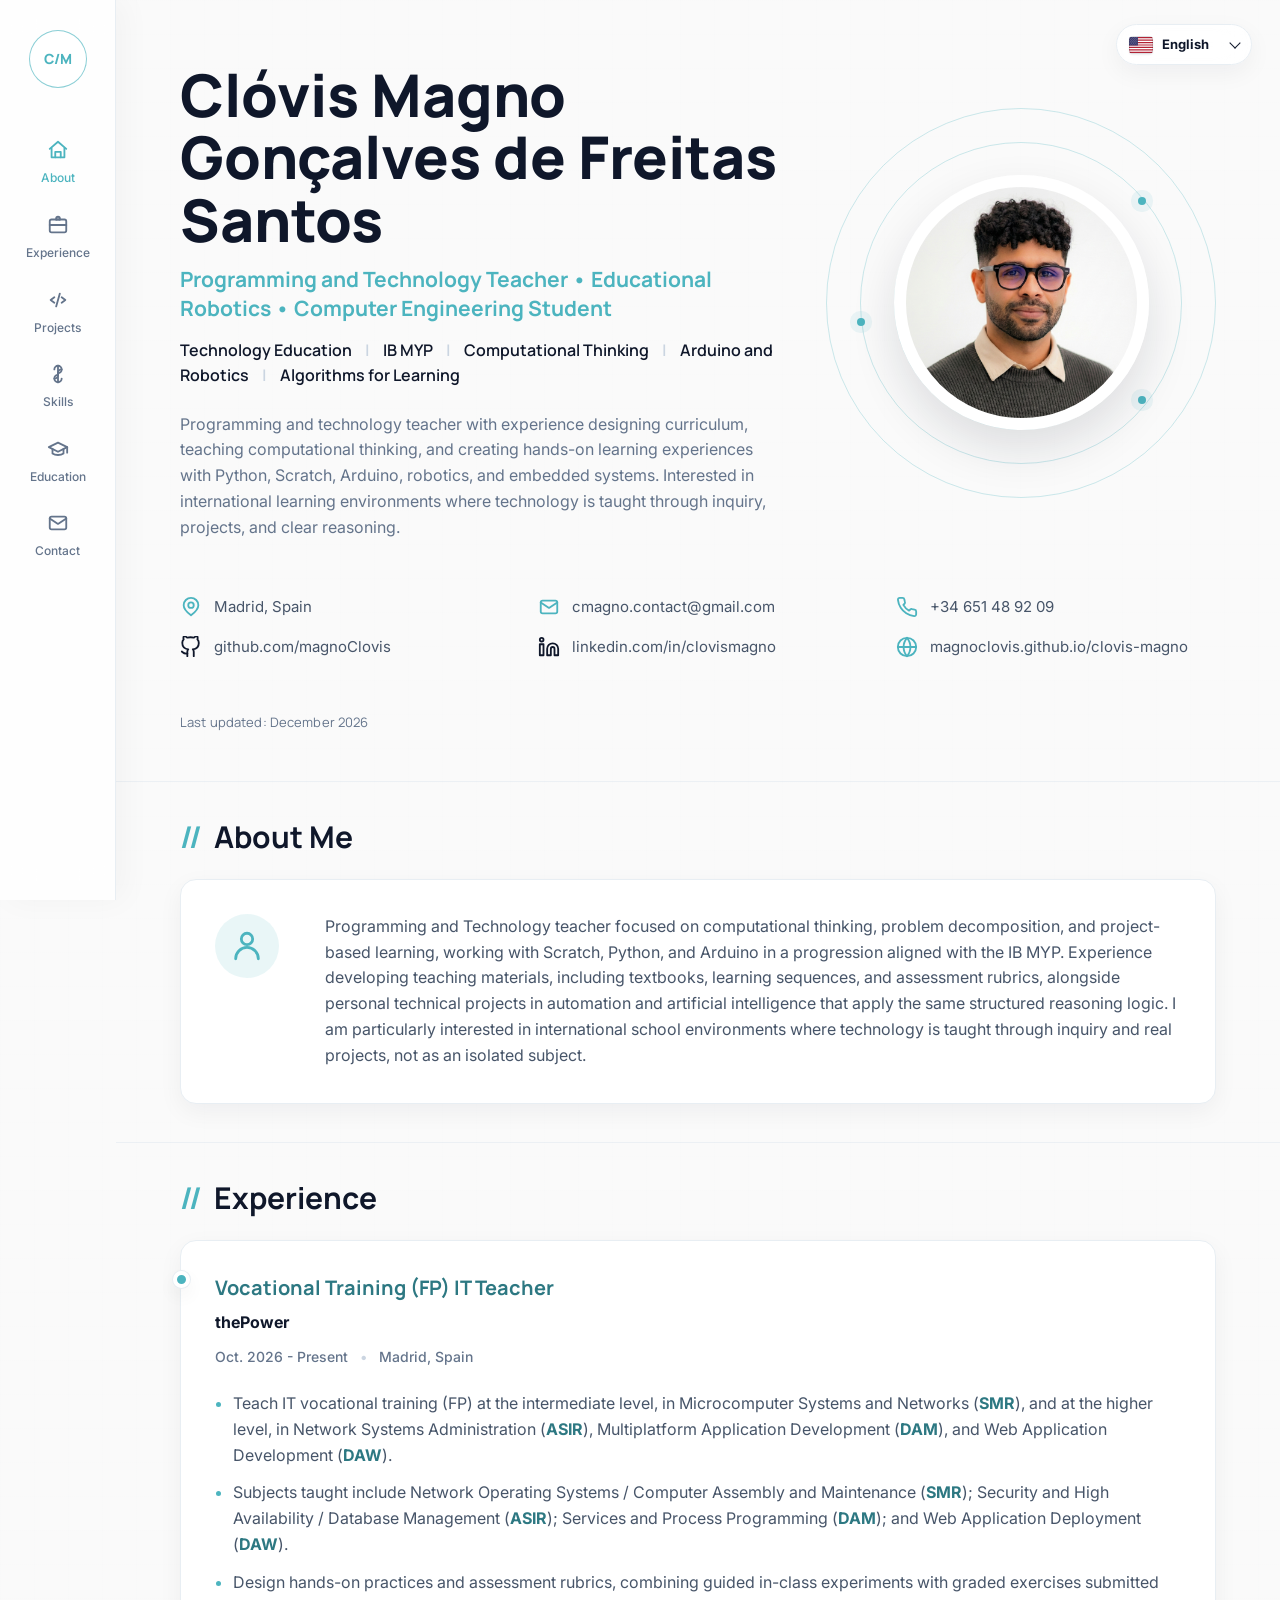
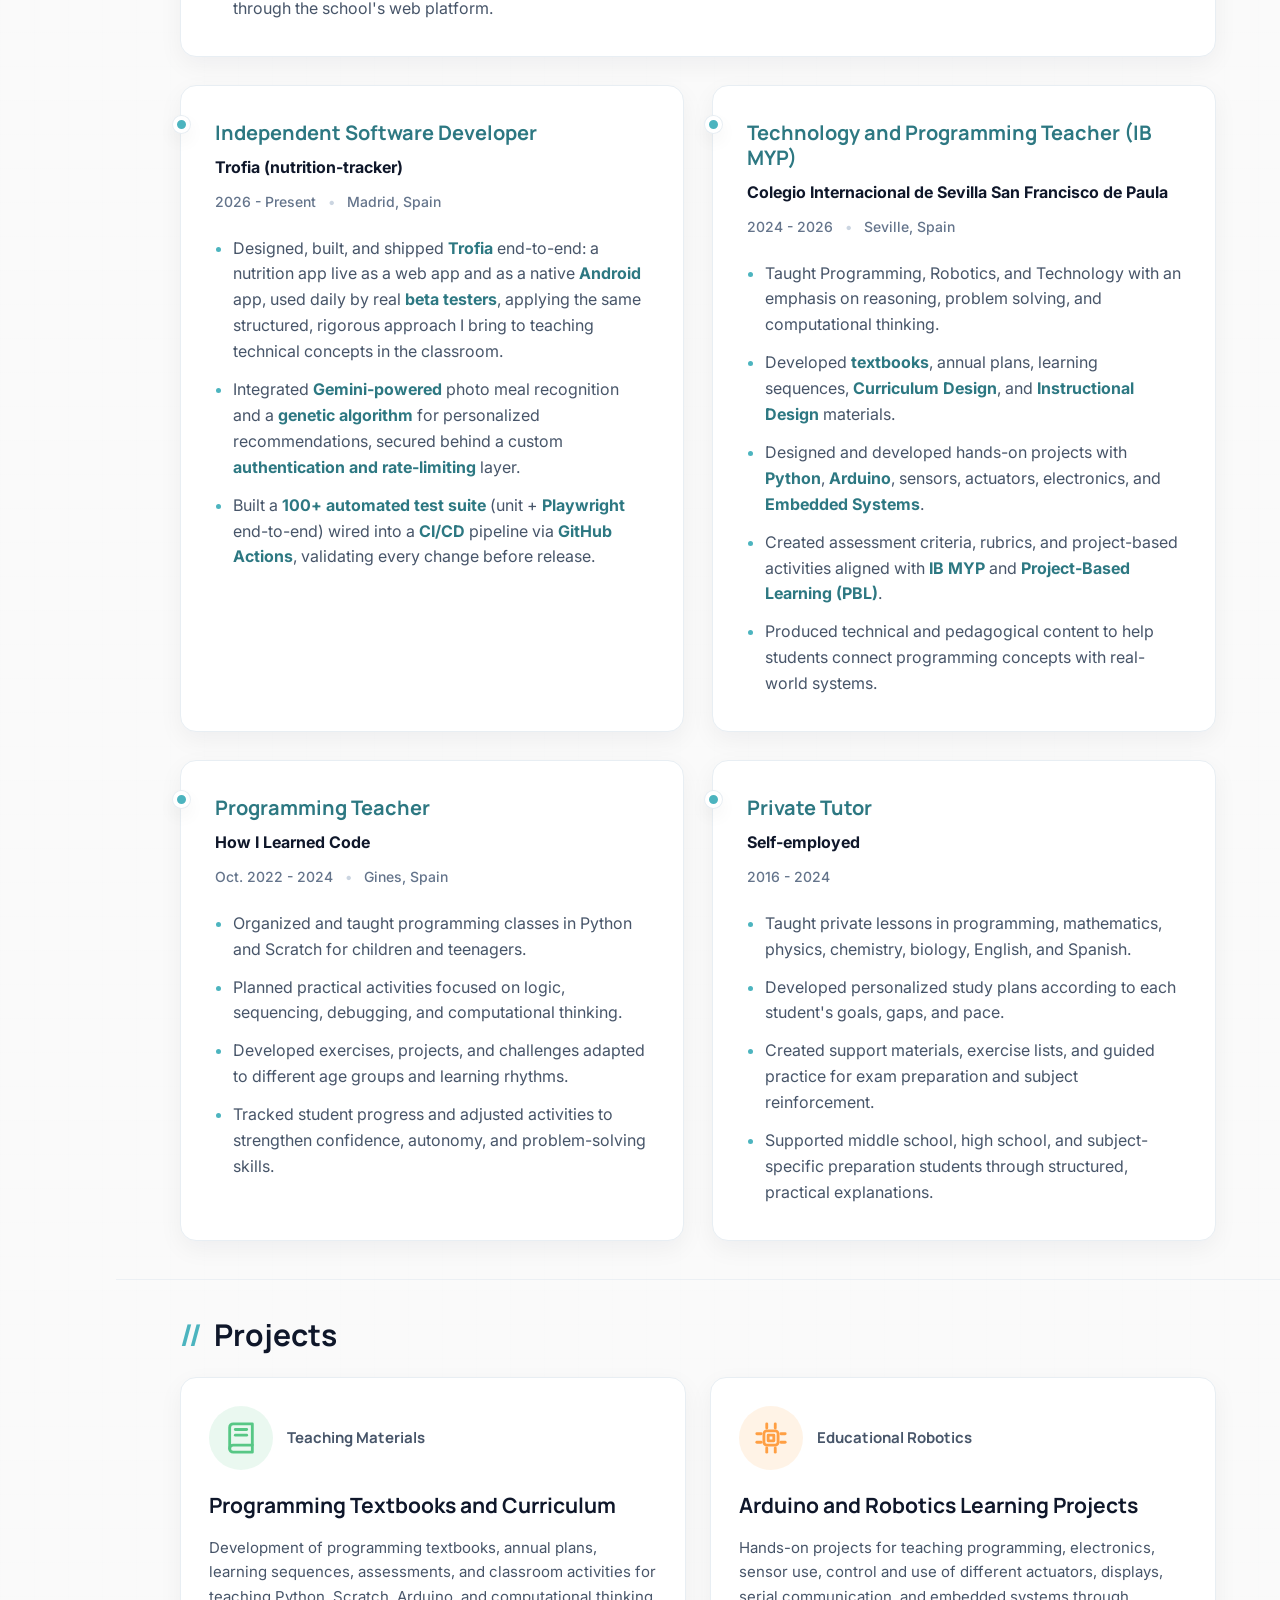
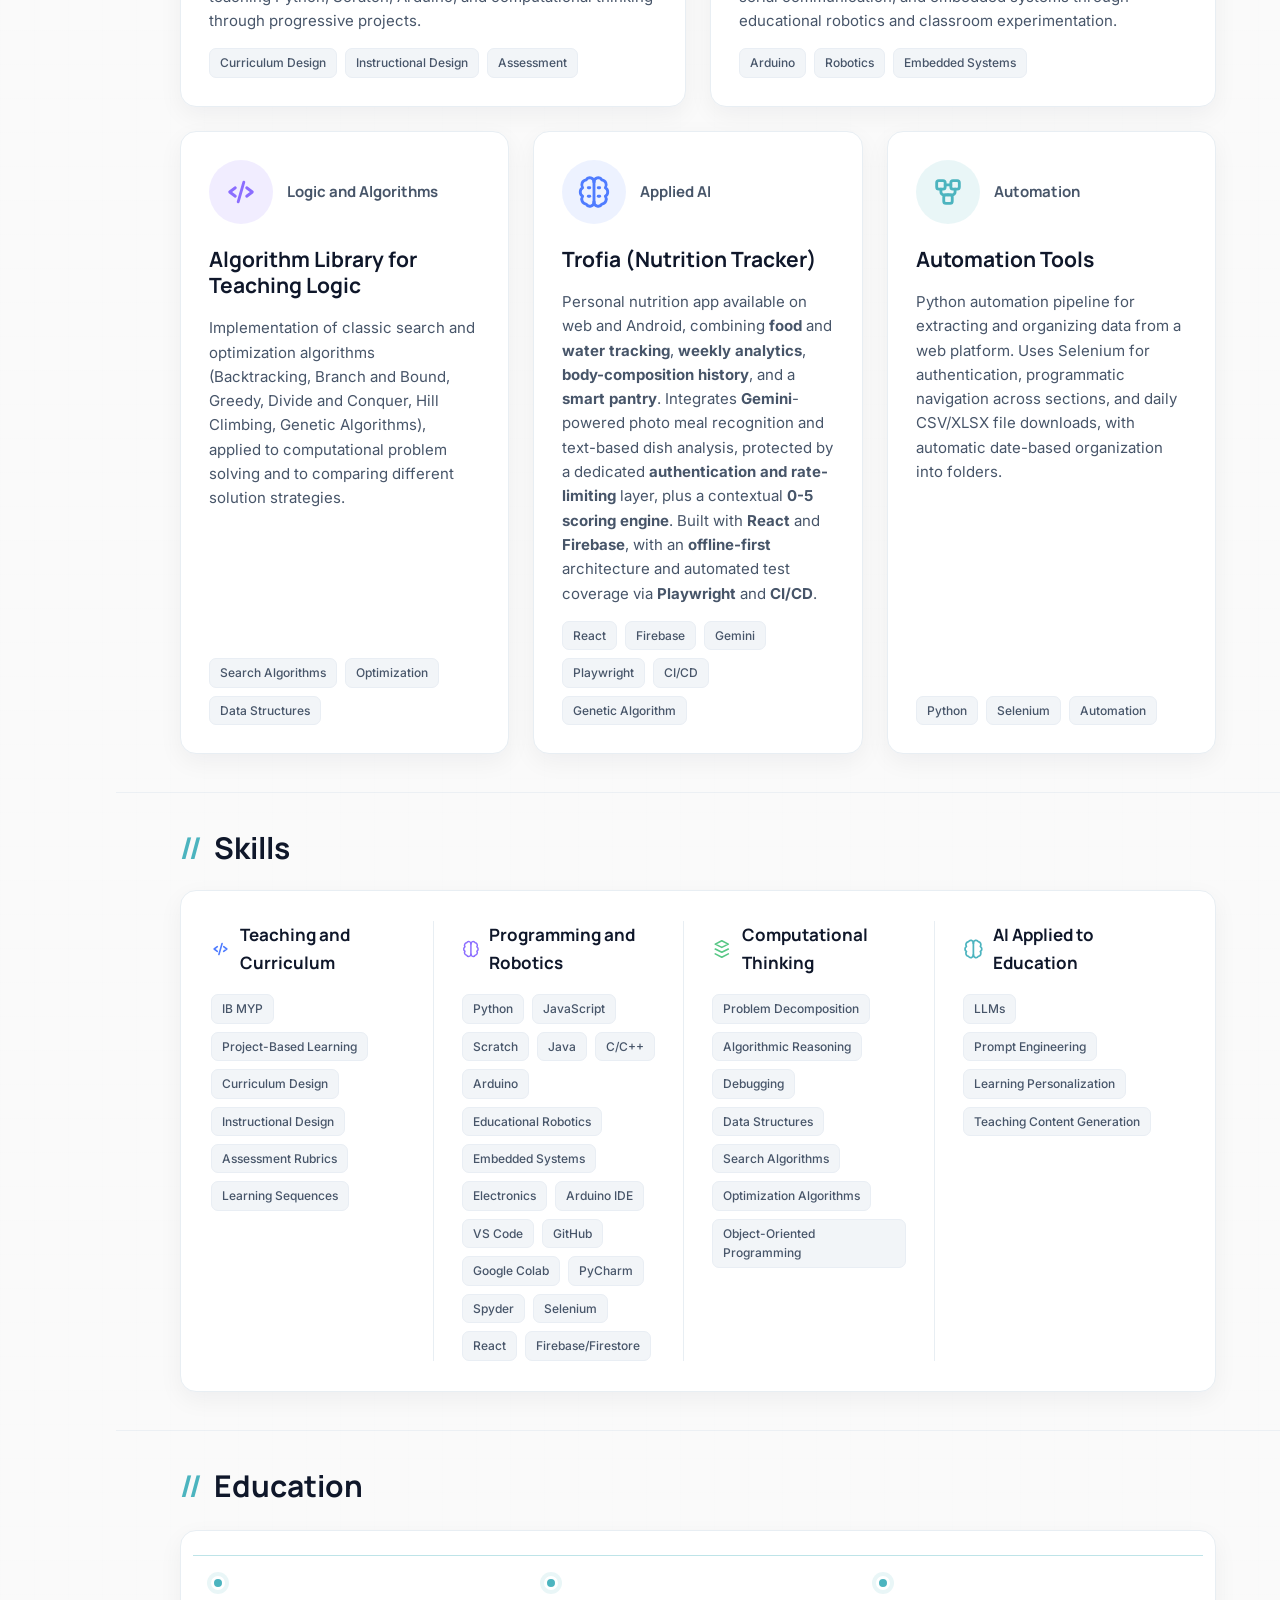
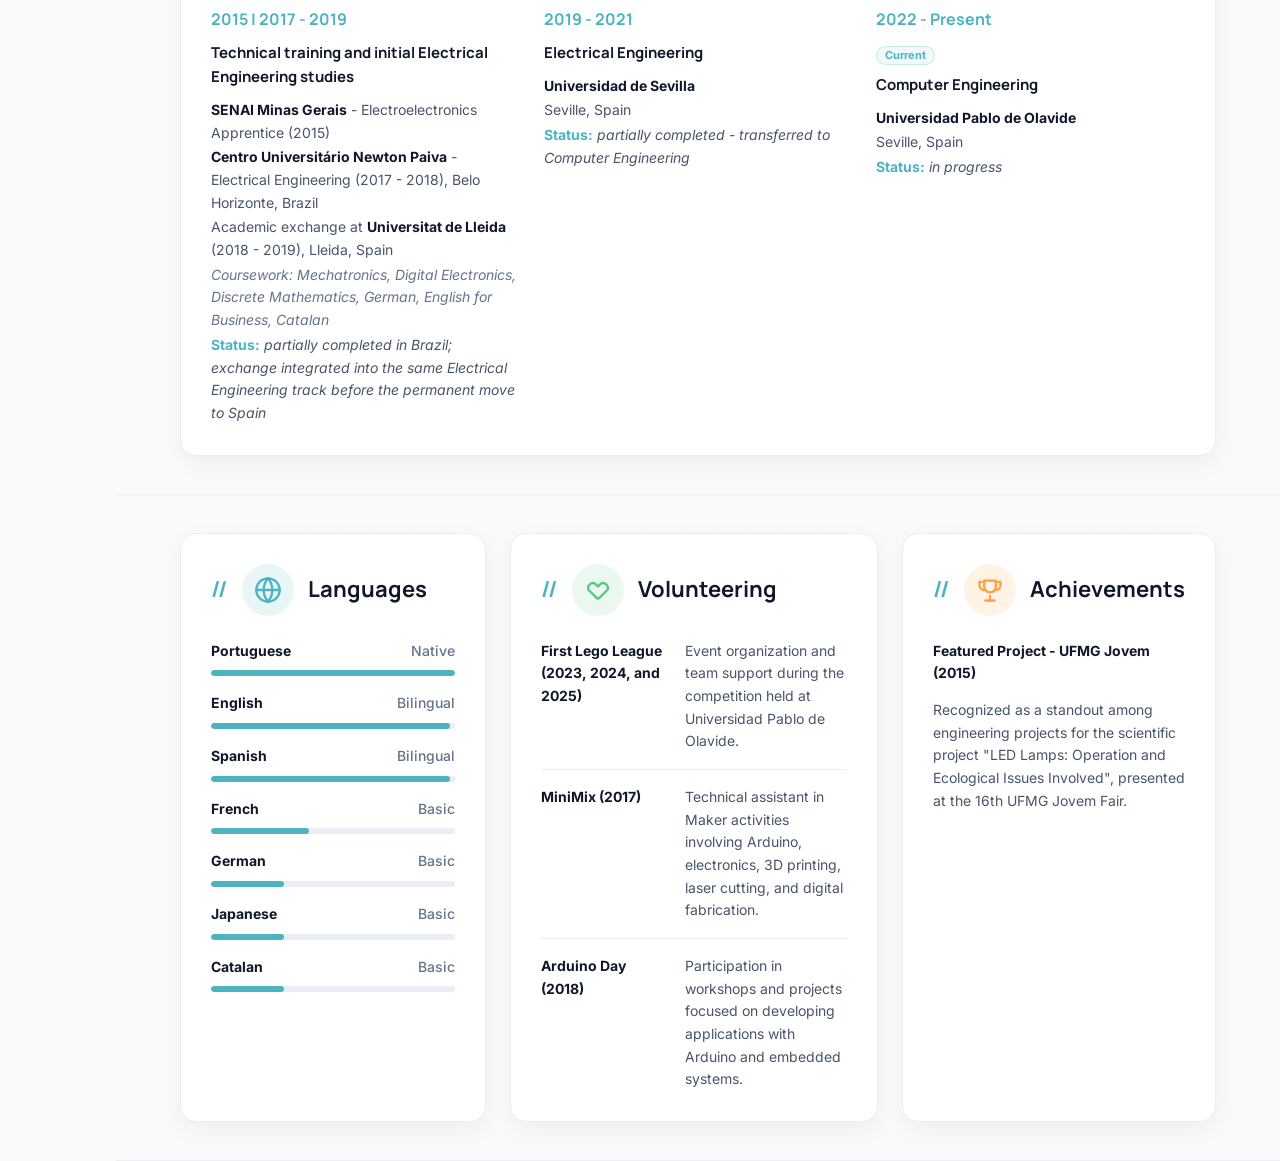
==== commit 5680f508: "Reorganiza o card da thePower: graus, ciclos e matérias agrupadas Co-Authored-By: Claude Sonnet 5.5 " ====
--- a/index.html
+++ b/index.html
@@ -152,9 +152,8 @@
           <p class="company">thePower</p>
           <p class="meta">Oct. 2026 - Present <span>•</span> Madrid, Spain</p>
           <ul>
-            <li>Teach IT vocational training (FP) modules on the Caja Mágica campus across four programs: <strong>SMR</strong> (Microcomputer Systems and Networks), <strong>ASIR</strong> (Network Systems Administration), <strong>DAM</strong> (Multiplatform Application Development), and <strong>DAW</strong> (Web Application Development).</li>
-            <li>Modules include Network Operating Systems and Computer Assembly and Maintenance (<strong>SMR</strong>), Security and High Availability (<strong>ASIR</strong>), Services and Process Programming (<strong>DAM</strong>), and Web Application Deployment (<strong>DAW</strong>).</li>
-            <li>Teach Database Management online (<strong>ASIR</strong>).</li>
+            <li>Teach IT vocational training (FP) at the intermediate level, in Microcomputer Systems and Networks (<strong>SMR</strong>), and at the higher level, in Network Systems Administration (<strong>ASIR</strong>), Multiplatform Application Development (<strong>DAM</strong>), and Web Application Development (<strong>DAW</strong>).</li>
+            <li>Subjects taught include Network Operating Systems / Computer Assembly and Maintenance (<strong>SMR</strong>); Security and High Availability / Database Management (<strong>ASIR</strong>); Services and Process Programming (<strong>DAM</strong>); and Web Application Deployment (<strong>DAW</strong>).</li>
             <li>Design hands-on practices and assessment rubrics, combining guided in-class experiments with graded exercises submitted through the school's web platform.</li>
           </ul>
         </article>
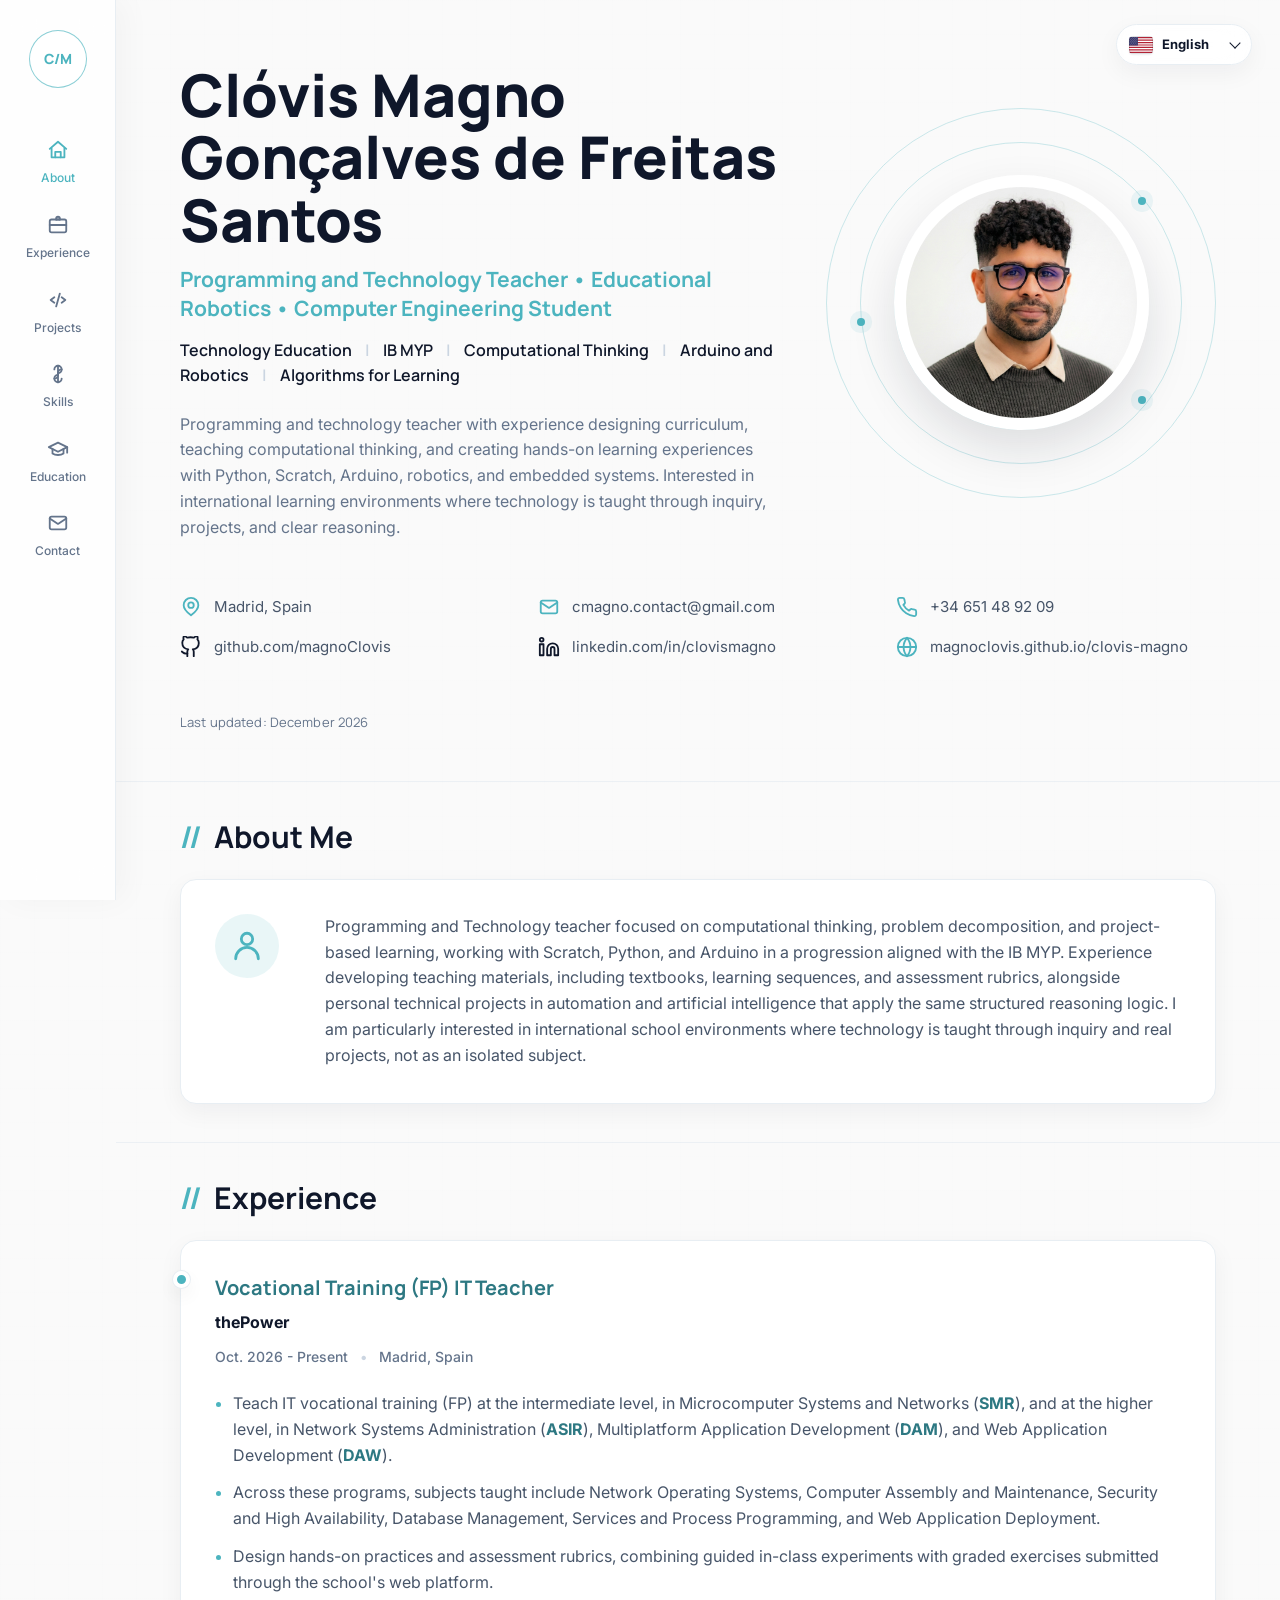
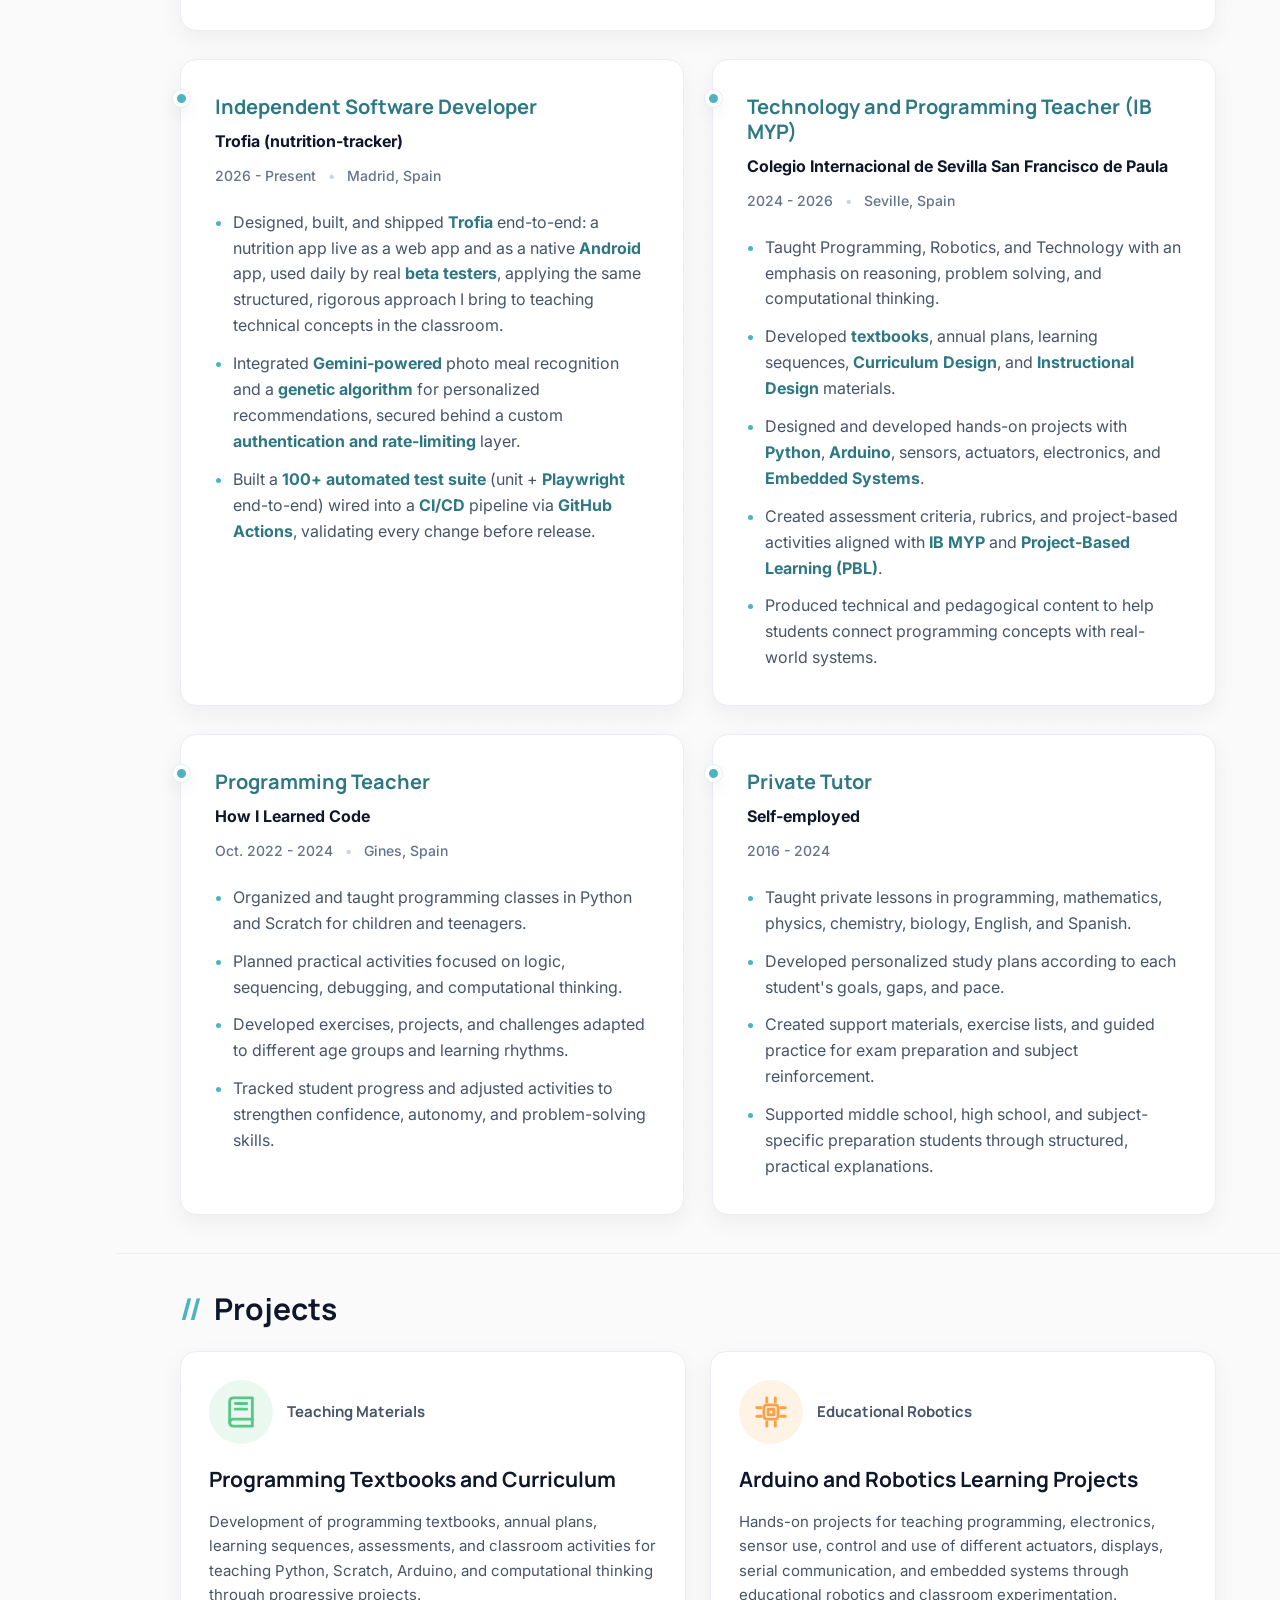
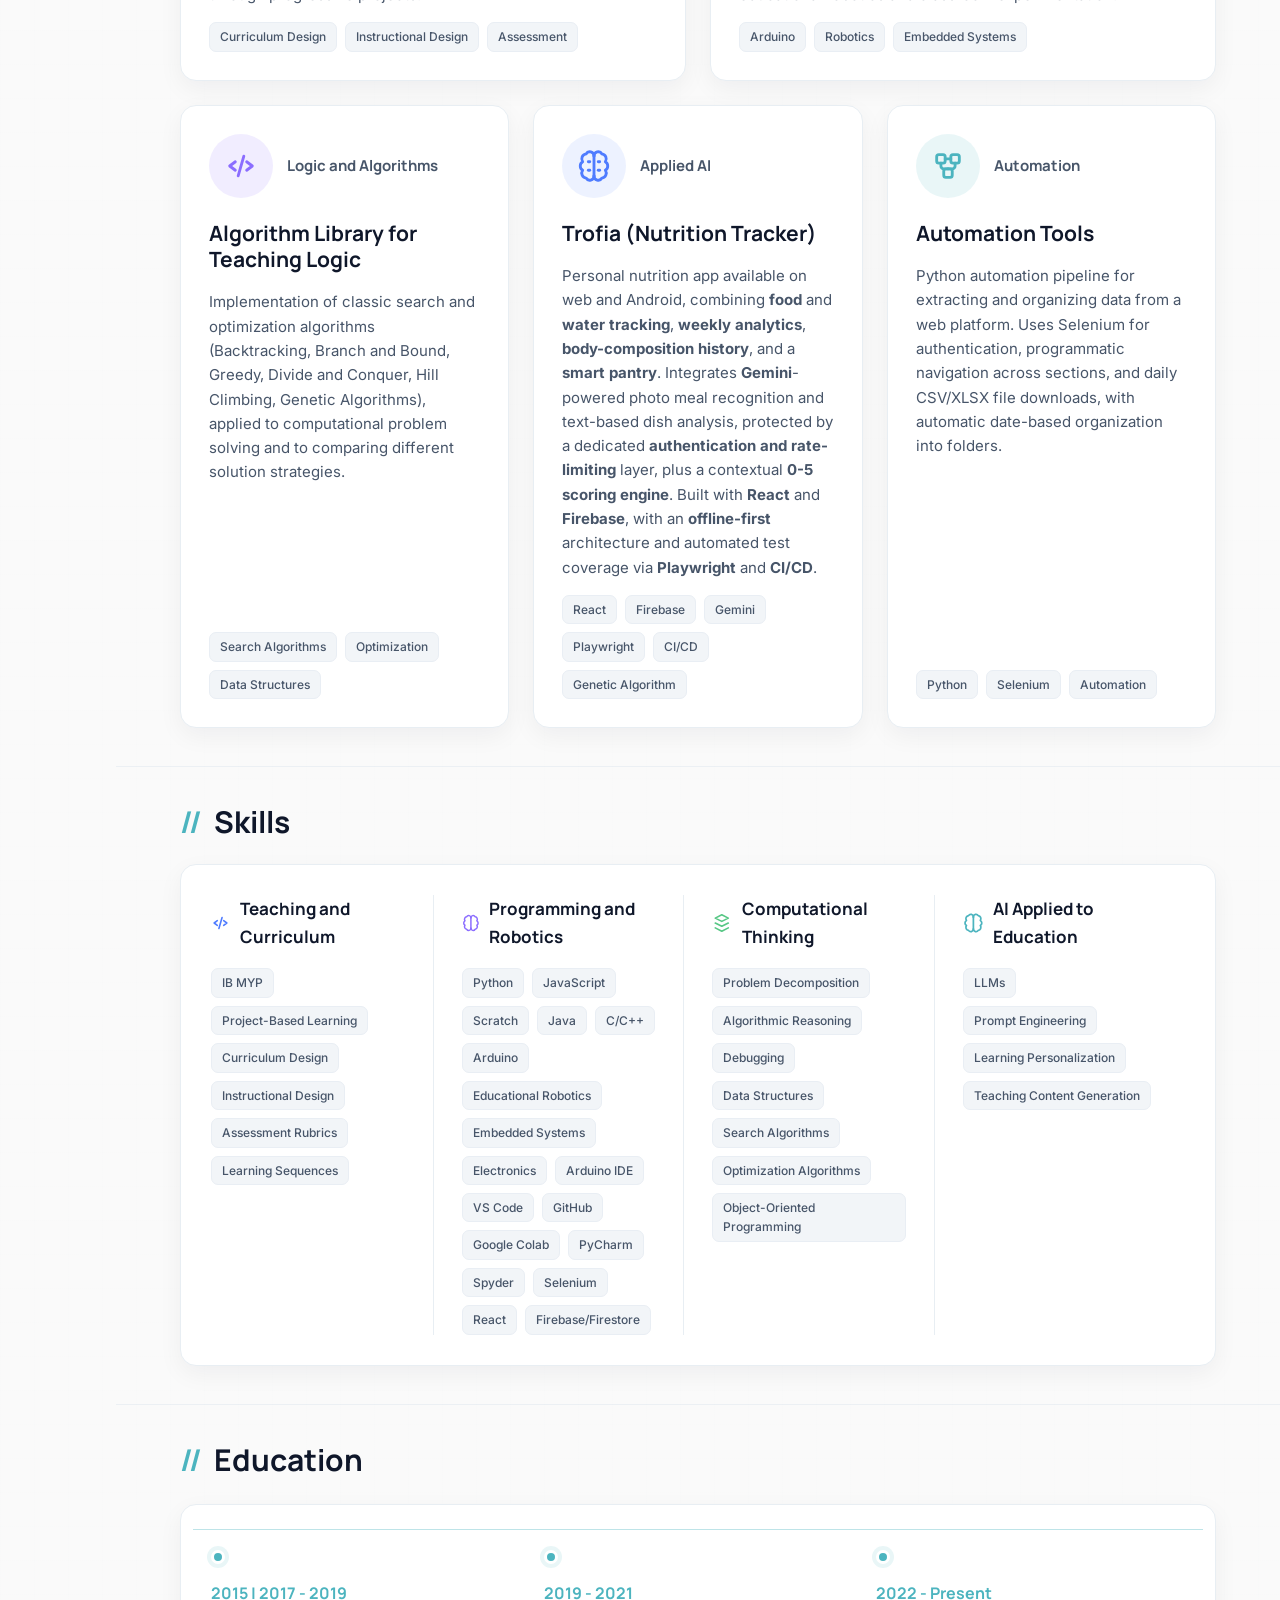
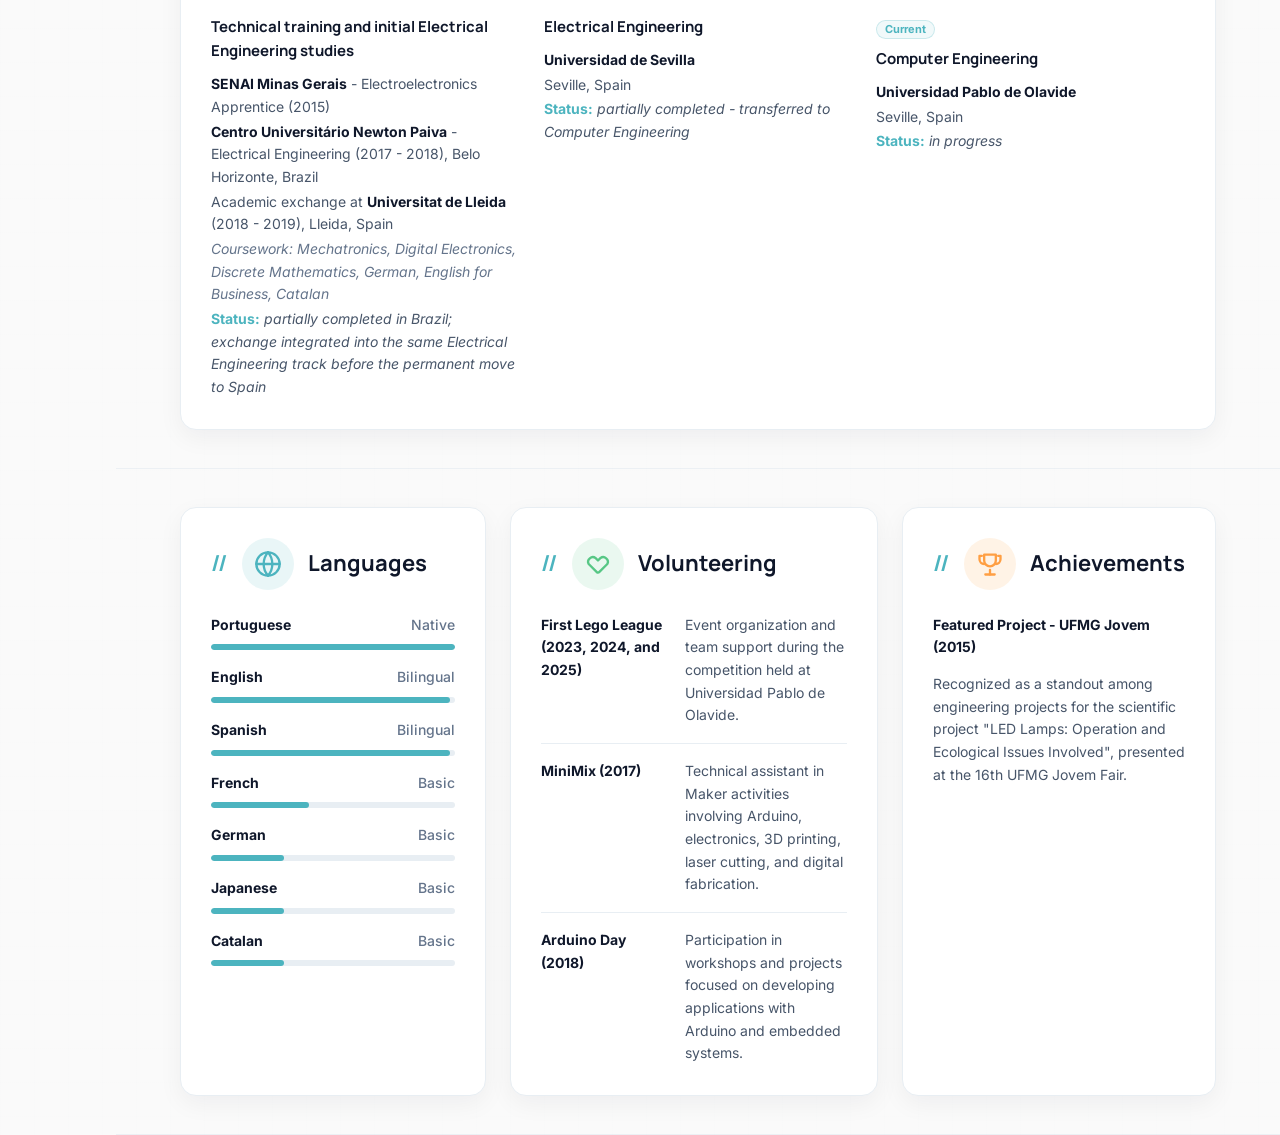
==== commit 48fb1e06: "Simplifica a lista de matérias da thePower Co-Authored-By: Claude Sonnet 5.5 <noreply@anthropic.com>" ====
--- a/index.html
+++ b/index.html
@@ -153,7 +153,7 @@
           <p class="meta">Oct. 2026 - Present <span>•</span> Madrid, Spain</p>
           <ul>
             <li>Teach IT vocational training (FP) at the intermediate level, in Microcomputer Systems and Networks (<strong>SMR</strong>), and at the higher level, in Network Systems Administration (<strong>ASIR</strong>), Multiplatform Application Development (<strong>DAM</strong>), and Web Application Development (<strong>DAW</strong>).</li>
-            <li>Subjects taught include Network Operating Systems / Computer Assembly and Maintenance (<strong>SMR</strong>); Security and High Availability / Database Management (<strong>ASIR</strong>); Services and Process Programming (<strong>DAM</strong>); and Web Application Deployment (<strong>DAW</strong>).</li>
+            <li>Across these programs, subjects taught include Network Operating Systems, Computer Assembly and Maintenance, Security and High Availability, Database Management, Services and Process Programming, and Web Application Deployment.</li>
             <li>Design hands-on practices and assessment rubrics, combining guided in-class experiments with graded exercises submitted through the school's web platform.</li>
           </ul>
         </article>
